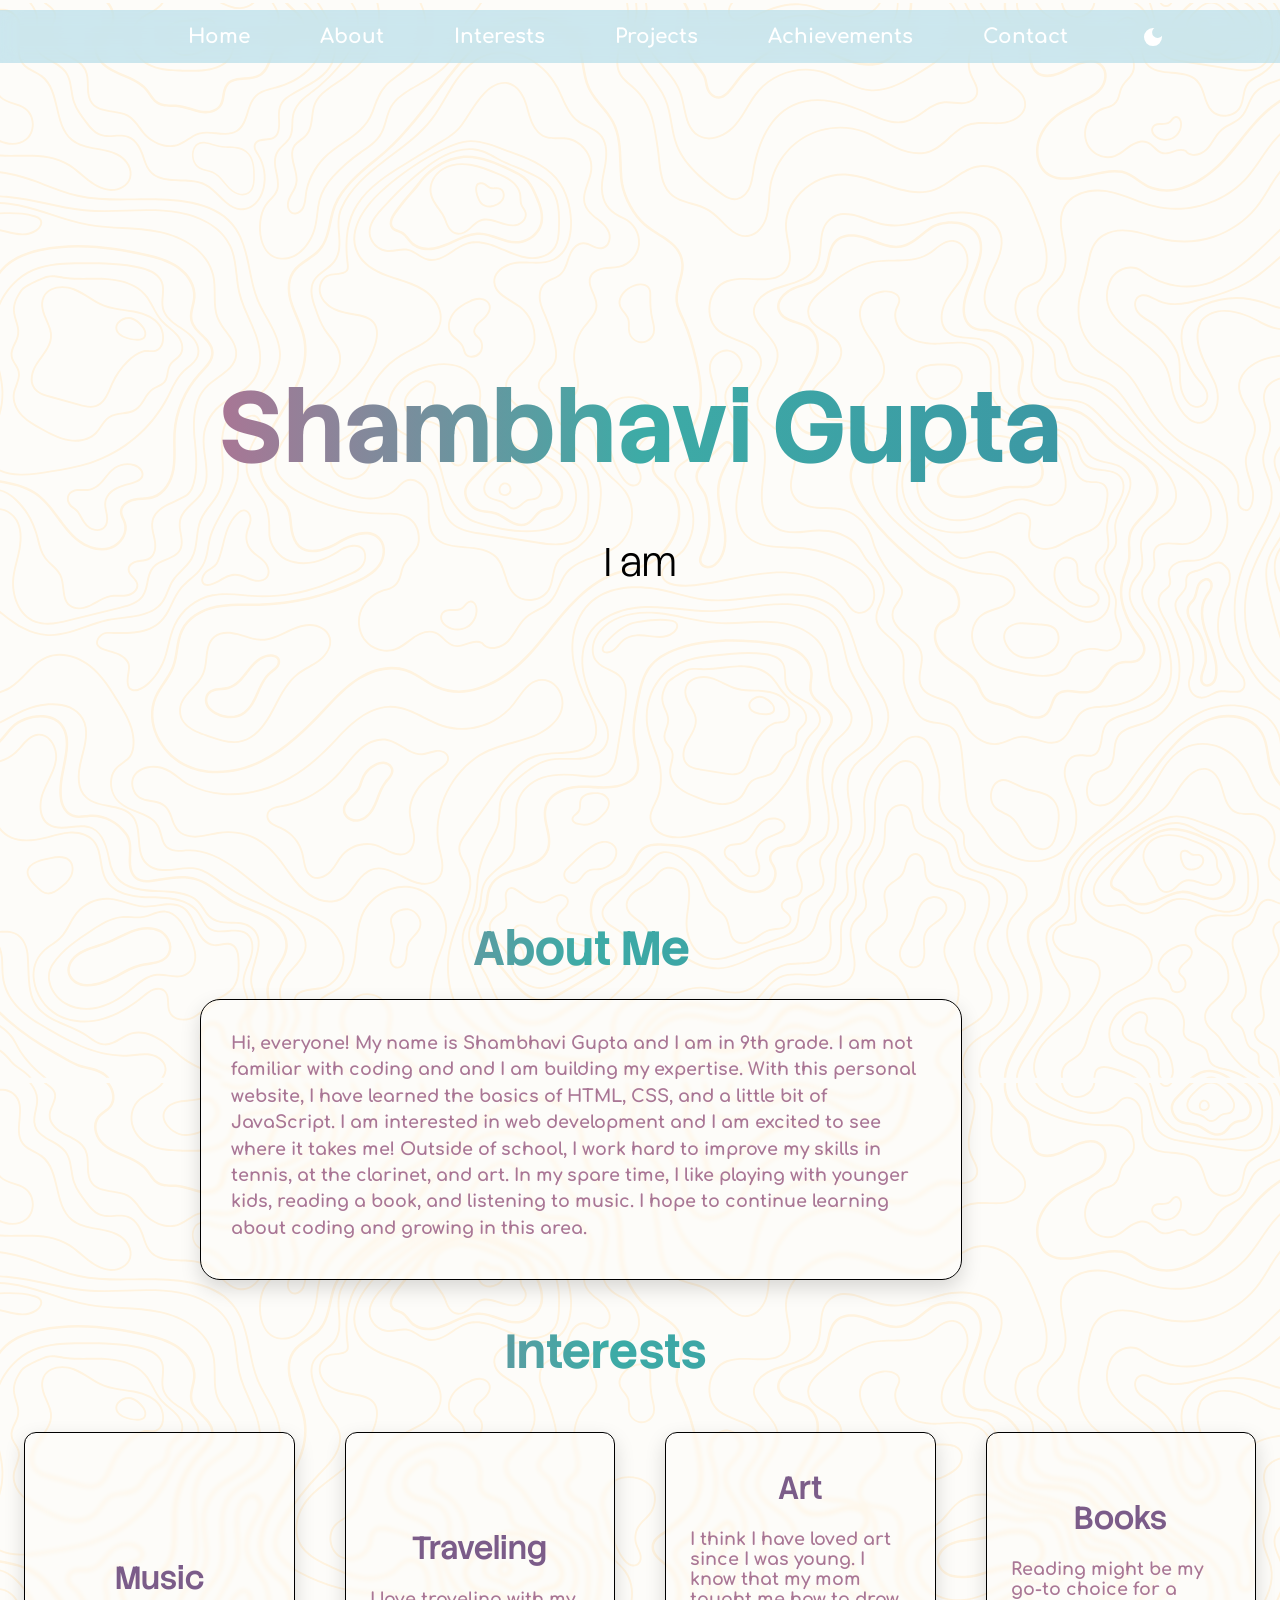
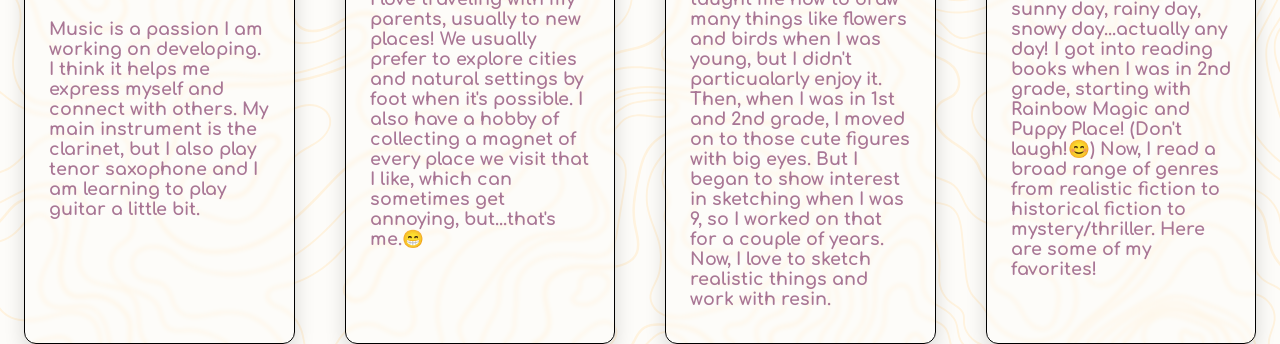
==== index.html @ 313eb424 "Add scroll to top buttons on all modals" ====
<!DOCTYPE html>
<html lang="en-US">
    <head>
        <!--linking CSS and JavaScript to the HTML file-->
        <link rel="stylesheet" href="style.css"/>
        <script src="script.js" defer></script>
        <!--HTML meta tags-->
         <meta charset="UTF-8" name="viewport" content="width=device-width, initial-scale=1.0">
        <!--typed.js script for auto typing text-->
        <script src="https://unpkg.com/typed.js@3.0.0/dist/typed.umd.js"></script>
        <!--two imported fonts from Google fonts-->
        <style>
            @import url('https://fonts.googleapis.com/css2?family=Patrick+Hand&family=Patrick+Hand+SC&display=swap');
            @import url('https://fonts.googleapis.com/css2?family=Stack+Sans+Headline:wght@200..700&display=swap');
            @import url('https://fonts.googleapis.com/css2?family=Open+Sans:ital,wght@0,300..800;1,300..800&family=Stack+Sans+Headline:wght@300&display=swap');
            @import url('https://fonts.googleapis.com/css2?family=Comfortaa:wght@300..700&family=Open+Sans:ital,wght@0,300..800;1,300..800&family=Stack+Sans+Headline:wght@300&display=swap');
        </style>
    </head>
    
    <body>
        <!--navbar list with links-->
        <nav class="navbar">
            <ul>
                <li><a href="#home">Home</a></li>
                <li><a href="#about">About</a></li>
                <li><a href="#interests">Interests</a></li>
                <li><a href="#projects">Projects</a></li>
                <li><a href="#achievements">Achievements</a></li>
                <li><a href="#contact">Contact</a></li>
                <li class="theme-item">
                    <!--creates moon icon to call for dark mode-->
                    <button id="theme-switch" aria-label="dark mode toggle">
                        <img src="images/moon.svg">
                        <img src="images/sun.svg">
                    </button>
                </li>
            </ul>
        </nav>

        <!--div for the landing/home page-->
        <div class="main">
            <!--container for the title and auto typing text-->
            <div id="home" class="container">
                <h1 class="title">Shambhavi Gupta</h1>
                <h1 class="type">I am <span class="auto-type"></span></h1>
            </div>
        </div>

        <!--about section header-->
        <h1 class="about-header">About Me</h1>
        <!--about section content-->
        <div id="about" class="about">
            <p> Hi, everyone! My name is Shambhavi Gupta and I am in 9th grade. I am not familiar with coding and and I am building my expertise. With this personal website, I have learned the basics of HTML, CSS, and a little bit of JavaScript. I am interested in web development and I am excited to see where it takes me! Outside of school, I work hard to improve my skills in tennis, at the clarinet, and art. In my spare time, I like playing with younger kids, reading a book, and listening to music. I hope to continue learning about coding and growing in this area.</p>
        </div>

        <div id="interests">
            <h1 class="interests-header">Interests</h1>

            <!--clickable music card that opens up music modal-->
            <div id="musicCard" class="glass-card">
                <h2>Music</h2>
                <p>Music is a passion I am working on developing. I think it helps me express myself and connect with others. My main instrument is the clarinet, but I also play tenor saxophone and I am learning to play guitar a little bit.</p>
            </div>

            <div id="modalMusic" class="modal-music">
                <div class="modal-content">
                    <span id="closeMusic" class="close">&times;</span>
                    <button onclick="topFunction1 ()" id="topBtn1">Scroll to top</button>
                    <h1>Music</h1>
                    <p>Music is one of my favorite getaways! I started playing the clarinet in 5th grade when I had the option to choose 
                        an instrument. Before this opportunity, I had no experience with music and I struggled to grasp the concept
                        of notes in music class! Soon enough, I was going to my first NYSSMA, where I recieved an outstanding on my solo!<br><br>
                        Going into 6th grade, I went strong into band with my clarinet, and also decided to join choir, which I loved immediately.
                        My choir sang in our area's Choir Festival, which was a truly amazing experience. In 7th grade, I also auditioned
                        for my school's select choir, which I was accepted into.<br><br>
                        For me, 8th grade was my most musicaly year. I picked up tenor saxophone because it was so similar to clarinet.
                        With it, I played in jazz band and was also accepted into my area's select jazz band, which was soooo fun and exciting!
                        With my clarinet, I was accepted into my area's select band, and I played outside of school in a great instrument organization.<br><br>
                        Even though I love instruments, I also like singing just for fun and listening to music. My favorite genre is pop music, as I listen to artists 
                        such as Taylor Swift, Olivia Rodrigo, Tate McRae, and Demi Lovato (ofc there are more!). Take a look below at some of my Spotify playlists!!!</p>
                    <div class="spotify">
                        <iframe data-testid="embed-iframe" src="https://open.spotify.com/embed/playlist/5yfyXp86CzsWFBLhazsYyz?utm_source=generator&si=5bdb3f032518448d" frameBorder="0" allowfullscreen="" allow="autoplay; clipboard-write; encrypted-media; fullscreen; picture-in-picture" loading="lazy"></iframe>
                        <iframe data-testid="embed-iframe" src="https://open.spotify.com/embed/playlist/2XRkcRXCmcxph8xBhBeBCE?utm_source=generator&si=125e341a1fe74c2b" frameBorder="0" allowfullscreen="" allow="autoplay; clipboard-write; encrypted-media; fullscreen; picture-in-picture" loading="lazy"></iframe>
                        <iframe data-testid="embed-iframe" style="border-radius:12px" src="https://open.spotify.com/embed/playlist/1fnbCpymXUmzuJQ0CtxvdR?utm_source=generator&si=4be87766e2ce4260" width="100%" height="352" frameBorder="0" allowfullscreen="" allow="autoplay; clipboard-write; encrypted-media; fullscreen; picture-in-picture" loading="lazy"></iframe>
                    </div>
                </div>
            </div>
                    
            <!--clickable traveling card that opens up traveling modal-->
                <div id="travelingCard" class="glass-card">
                    <h2>Traveling</h2>
                    <p>I love traveling with my parents, usually to new places! We usually prefer to explore cities and natural
                        settings by foot when it's possible. I also have a hobby of collecting a magnet of every place we visit that 
                        I like, which can sometimes get annoying, but...that's me.😁 
                    </p>
                </div>

                <div id="modalTraveling" class="modal-traveling">
                    <div class="modal-content">
                        <span id="closeTraveling"class="close">&times;</span>
                        <button onclick="topFunction2 ()" id="topBtn2">Scroll to top</button>
                        <h1>Traveling</h1>
                        <p class="intro">I absolutely love going places and exploring new cultures and sights! 
                            I always travel with my family and if we are bored on the weekends, we just go
                            on day trips. Sometimes, though, we like going on big trips. Honestly, when we 
                            come back home, it feels like we never went and that we have to search for another
                            plac to go to! Below you will find reviewes of some places I've been to!</p>
                        <h3 class="hawaii">Hawaii, United States</h3>
                        <img class="hawaii" src="https://lh3.googleusercontent.com/gm8uru_fSFU4S07IIk_CqNeEM7cfHZVUyRne1jikuxcQRCDTsizQG4cnnXSQZbXvvu9tAUQ3X0yNNXBNdgXcLT5XtWtfXbfDh97EqpyIdRekVaZ36CU=w1920-h1080-n" alt="Picture of O'ahu and the mountains and water">
                        <p class="hawaii">Hawaii is definitely my favorite place I've visited so far; I went 
                            to O'ahu and the Big Island! There is so much to do, with activities for every type of person like:
                            hikes, beaches, farms (macadamia nuts, pineapple, coffee, etc) farmer's markets, gift shops, restaurants...
                            and even more! The view on both islands was breathtaking with the mountains, volcano (on the Big Island!), 
                            stargazing, and the natural scenery during drives! If you are looking for an adventurous trip or a 
                            relaxing vacation, I would totally recommend Hawaii!</p>
                        <h3 class="paris">Paris, France</h3>
                        <img class="paris" src="https://i0.wp.com/handluggageonly.co.uk/wp-content/uploads/2023/10/Best-Things-To-Do-In-Paris-France-23.jpg?resize=1000%2C1500&ssl=1" alt="Picture of Eiffel Tower">
                        <p class="paris">I feel like I can go to Paris a million times! It is sooo full of rich culture...and even more
                            amazing food! There are many shops, bakeries, architecture, etc. But wait! If you are an 
                            art lover like me - or even if you aren't - there is so much art to appreciate! Be sure to check out the 
                            Louvre museum if you are not short on time. A city like Paris is truly special!</p>
                        <h3 class="disney">Disney World, United States</h3>
                        <img class="disney" src="https://dynamic-media-cdn.tripadvisor.com/media/photo-o/18/dc/6d/64/cinderella-s-castle-at.jpg?w=1200&h=-1&s=1" alt="picture of Animal Kingdom in Disney World">
                        <p class="disney">Disney is the ultimate place for fun and to feel like a kid! There are so many 
                            rides for everyone, and I know that because I do NOT like rollercoasters! The Magic Kingdom is a 
                            magical time with princess visits and classic character rides. The Animal Kindgom boasts many 
                            different animals with real-live animal shows! Get ready to spend an awesome vacation!</p>
                        <h3 class="watkins">Watkins Glen State Park, NY, United States</h3>
                        <img class="watkins" src="https://encrypted-tbn0.gstatic.com/images?q=tbn:ANd9GcTiv6XRTAYARl7ztj13MXwunbKPJhUGBbVn_tPtaSTzZw&s=10" alt="picture of Watkins Glen-a waterfall">
                        <p class="watkins">Watkins Glen! Trips always don't have to be extremely famous cities...I like
                            nature, too! Watkins Glen State Park is a beautifuly hiking gorge with many waterfalls along
                            the way, including a Rainbow falls where you can actually get wet by the spray of water! The
                            hike is easy on a sort-of smooth rock trail where millions of people walk every year. You can 
                            choose to do multiple trails, the whole trail, or walk a little bit and just come back. Either
                            way, there is natural beauty in this place!
                        <h3 class="venice">Venice, Italy</h3>
                        <img class="venice" src="https://cdn.sanity.io/images/nxpteyfv/goguides/0b61501b578f06a2067e15dbf9b5e2a010712803-1600x1066.jpg" alt="picture of a canal in Venice">
                        <p class="venice">I am honestly still mesmerized by Venice. It is so cool to think that it is a city of canals,
                            with no other means of transportation (besides walking ofc)! When I stepped on the cobblestone streets,
                            I was literally wowed. There were so many cute shops on either sides wherever I walked, and the small bridge
                            above canals were great spots to take pictures. The plaza with the basilica (St. Mark's Square) was also 
                            breathtaking in the sunset, especially with bustling tourists and people waiting for gondola rides. We did a
                            gondola ride right at noon, so that the water sparkled...and it was a little hot, but that's okay! Venice is a
                            must-visit city for anyone!
                        </p>
                    </div>
                </div>

            <!--clickable art card that opens up art modal-->
                <div id="artCard" class="glass-card">
                    <h2>Art</h2>
                    <p>I think I have loved art since I was young. I know that my mom taught me how to draw many things
                        like flowers and birds when I was young, but I didn't particualarly enjoy it. Then, when I was in 1st
                        and 2nd grade, I moved on to those cute figures with big eyes. But I began to show interest in sketching
                        when I was 9, so I worked on that for a couple of years. Now, I love to sketch realistic things and work
                        with resin. 
                    </p>
                </div>

                <div id="modalArt" class="modal-art">
                    <div class="modal-content">
                        <span id="closeArt"class="close">&times;</span>
                        <button onclick="topFunction3 ()" id="topBtn3">Scroll to top</button>
                        <h1>Art</h1>
                        <p>Music is one of my favorite getaways! I started playing the clarinet in 5th grade when I had the option to choose 
                            an instrument. Before this opportunity, I had no experience with music and I struggled to grasp the concept
                            of notes in music class! Soon enough, I was going to my first NYSSMA, where I recieved an outstanding on my solo!<br><br>
                            Going into 6th grade, I went strong into band with my clarinet, and also decided to join choir, which I loved immediately.
                            My choir sang in our area's Choir Festival, which was a truly amazing experience. In 7th grade, I also auditioned
                            for my school's select choir, which I was accepted into.<br><br>
                            For me, 8th grade was my most musicaly year. I picked up tenor saxophone because it was so similar to clarinet.
                            With it, I played in jazz band and was also accepted into my area's select jazz band, which was soooo fun and exciting!
                            With my clarinet, I was accepted into my area's select band, and I played outside of school in a great instrument organization.<br><br>
                            Even though I love instruments, I also like singing just for fun and listening to music. My favorite genre is pop music, as I listen to artists 
                            such as Taylor Swift, Olivia Rodrigo, Tate McRae, and Demi Lovato (ofc there are more!). Take a look below at some of my Spotify playlists!!!</p>
                    </div>
                </div>

            <!--clickable book card that opens up book modal-->
                <div id="bookCard" class="glass-card">
                    <h2>Books</h2>
                    <p>Reading might be my go-to choice for a sunny day, rainy day, snowy day...actually any day! I got into reading books when I was in 2nd grade, starting with Rainbow Magic and Puppy Place! (Don't laugh!😊) Now, I read a broad range of genres from realistic fiction to historical fiction to mystery/thriller. Here are some of my favorites!</p>
                </div>

                <div id="modalBook" class="modal-book">
                    <div class="modal-content">
                        <span id="closeBook"class="close">&times;</span>
                        <button onclick="topFunction4 ()" id="topBtn4">Scroll to top</button>
                        <h1>Books</h1>
                        <p>Music is one of my favorite getaways! I started playing the clarinet in 5th grade when I had the option to choose 
                            an instrument. Before this opportunity, I had no experience with music and I struggled to grasp the concept
                            of notes in music class! Soon enough, I was going to my first NYSSMA, where I recieved an outstanding on my solo!<br><br>
                            Going into 6th grade, I went strong into band with my clarinet, and also decided to join choir, which I loved immediately.
                            My choir sang in our area's Choir Festival, which was a truly amazing experience. In 7th grade, I also auditioned
                            for my school's select choir, which I was accepted into.<br><br>
                            For me, 8th grade was my most musicaly year. I picked up tenor saxophone because it was so similar to clarinet.
                            With it, I played in jazz band and was also accepted into my area's select jazz band, which was soooo fun and exciting!
                            With my clarinet, I was accepted into my area's select band, and I played outside of school in a great instrument organization.<br><br>
                            Even though I love instruments, I also like singing just for fun and listening to music. My favorite genre is pop music, as I listen to artists 
                            such as Taylor Swift, Olivia Rodrigo, Tate McRae, and Demi Lovato (ofc there are more!). Take a look below at some of my Spotify playlists!!!</p>
                    </div>
                </div>

        </div>



                        
    
                        
                        
                    
                    <!--
                    <div class="scroll-top">

                    </div>
                    
                </div>
            </div>
        </div>

        <h1 id="achievements">Achievements</h1>

        <h1 id="contact">Contact</h1>

        <!--
        <footer class="footer">Created by Shambhavi Gupta</footer>
    </body>
</html>
---- style.css ----
:root { /*whole CSS color palette*/
    --bg-body: rgb(253, 252, 249); /*body bg*/
    --scrollbar: rgb(218, 218, 218); /*scrollbar track*/
    --scrollbar-base-1: rgb(169, 118, 149); /*scrollbar base color 1*/
    --scrollbar-base-2: rgb(123, 92, 137); /*scrollbar base color 2*/
    --scrollbar-base-3: rgb(60, 152, 164); /*scrollbar base color 3*/
    --scrollbar-base-4: rgb(61, 171, 166); /*scrollbar base color 4*/
    --scrollbar-hover-1: rgb(225, 158, 198); /*scrollbar hover color 1*/
    --scrollbar-hover-2: rgb(193, 146, 215); /*scrollbar hover color 2*/
    --scrollbar-hover-3: rgb(77, 196, 211); /*scrollbar hover color 3*/
    --scrollbar-hover-4: rgb(78, 219, 212); /*scrollbar hover color 4*/
    --bg-navbar: rgb(131, 200, 222); /*navbar*/
    --navbar-text: white; /*navbar text headings/links*/
    --navbar-text-hover: rgb(70, 139, 158); /*navbar text color on hover*/
    --auto-typing-text: rgb(121, 173, 180); /*auto typing text base*/
    --title: rgb(169, 118, 149), rgb(123, 92, 137), rgb(60, 152, 164), rgb(61, 171, 166), rgb(169, 118, 149); /*title gradient*/
    --card-bg: white 0.4; /*about card bg*/
    --border-box: black; /*card borders*/
}

.darkmode { /*color palette for dark mode*/
    background-image: url(images/darkmodebg.svg);
    --bg-body: black; /*body bg*/
    --scrollbar: rgb(218, 218, 218); /*scrollbar track*/
    --scrollbar-base-1: rgb(169, 118, 149); /*scrollbar base color 1*/
    --scrollbar-base-2: rgb(123, 92, 137); /*scrollbar base color 2*/
    --scrollbar-base-3: rgb(60, 152, 164); /*scrollbar base color 3*/
    --scrollbar-base-4: rgb(61, 171, 166); /*scrollbar base color 4*/
    --scrollbar-hover-1: rgb(225, 158, 198); /*scrollbar hover color 1*/
    --scrollbar-hover-2: rgb(193, 146, 215); /*scrollbar hover color 2*/
    --scrollbar-hover-3: rgb(77, 196, 211); /*scrollbar hover color 3*/
    --scrollbar-hover-4: rgb(78, 219, 212); /*scrollbar hover color 4*/
    --bg-navbar: rgb(131, 200, 222); /*navbar*/
    --navbar-text: white; /*navbar text*/
    --navbar-text-hover: rgb(70, 139, 158); /*navbar text color on hover*/
    --auto-typing-text: rgb(121, 173, 180); /*auto typing text base*/
    --auto-typing-shadow: rgb(192, 247, 253); /*auto typing text shadow*/
    --title: rgb(169, 118, 149), rgb(123, 92, 137), rgb(60, 152, 164), rgb(61, 171, 166), rgb(169, 118, 149); /*title gradient*/
    --card-bg: white 0.4; /*about card bg*/
    --border-box: white; /*card borders*/
}

.darkmode .type { /*"I am" text color in dark mode*/
    color: white;
}

html {
    scroll-behavior: smooth; /*allows the anchor links to scroll smoothly to sections*/
    scroll-padding-top: 50px; /*leaves 90px of space above the anchor*/
}

#home,
section[id] {
    scroll-margin-top: 90px; /*leaves 90px of space above all anchors*/
}

/*sets the background color and topographic img*/
body{
    margin: 0;
    padding: 0;
    min-height: 100vh;
    background-color: var(--bg-body);
    background-image: url('images/bg.svg');
    background-repeat: repeat;
    background-size: auto;
    background-position: top left;
}

::-webkit-scrollbar {
    width: 16px;
}

::-webkit-scrollbar-track {
    background: var(--scrollbar);
}

::-webkit-scrollbar-thumb {
    background: linear-gradient(to bottom, var(--scrollbar-base-1), var(--scrollbar-base-2), var(--scrollbar-base-3), var(--scrollbar-base-4));
}

::-webkit-scrollbar-thumb:hover {
    background: linear-gradient(to bottom, var(--scrollbar-hover-1), var(--scrollbar-hover-2), var(--scrollbar-hover-3), var(--scrollbar-hover-4));
    opacity: 0.1;
    cursor: pointer;
}

/*styles the navbar*/
.navbar {
    position: sticky; /*keeps the navbar throughout the entire page*/
    top: 10px; /*little space from very top*/
    z-index: 1000; /*keeps navbar above everything else*/
    backdrop-filter: blur(10px); /*blurs everything below the navbar*/
    -webkit-backdrop-filter: blur(10px); /*for Safari support*/
}

.navbar ul{
    list-style-type: none;
    background-color: rgba(131, 200, 222, 0.4);
    opacity: 1;
    padding: 0;
    margin: 10px auto 0;
    display: flex;
    justify-content: center;
    flex-wrap: wrap;
    backdrop-filter: blur(10px); /*blurs everything below the navbar*/
    -webkit-backdrop-filter: blur(10px); /*for Safari support*/
}

.navbar a{
    color: var(--navbar-text);
    text-decoration: none;
    padding-top: 15px;
    padding-bottom: 15px;
    padding-left: 35px;
    padding-right: 35px;
    display: block;
    text-align: center;
    font-family: "Comfortaa", sans-serif;
    font-size: 20px;
    font-weight: bold;
    cursor: pointer;
}

.navbar li:not(.theme-item):hover /*does not change the color of the moon icon*/,
.navbar a:hover{
    color: var(--navbar-text-hover);
}

.navbar li{
    flex: 0 1 auto;
}

.main {
    min-height: calc(100vh - 66px);
    display: flex;
    flex-direction: column;
}

.navbar li.theme-item {
    margin-left: 25px;
    display: flex;
    align-items: center;
}

#theme-switch { /*moon and sun icons*/
    height: 50px;
    width: 50px;
    padding: 0;
    background-color: transparent;
    display: flex;
    justify-content: center;
    align-items: center;
    position: fixed;
    border: none;
    outline: none;
    box-shadow: none;
}

/*turns the sun and moon icons white*/
#theme-switch img {
    filter: brightness(0) invert(1);
}

#theme-switch:hover {
    transform: scale(1.4);
    cursor: pointer;
}

#theme-switch img:last-child { /*sun icon will not be visible in default*/
    display: none;
}

.darkmode #theme-switch img:first-child { /*moon icon will not be visible in dark mode*/
    display: none;
}

.darkmode #theme-switch img:last-child { /*sun icon will be visible in dark mode*/
    display: block;
}

.title {
    font-size: 6.25rem;
    font-family: "Stack Sans Headline", sans-serif;
    font-weight: 1000;
    background: linear-gradient(-90deg, var(--title));
    background-clip: text;
    color: transparent;
    background-size: 200% auto;
    animation: gradientAnimation 4s linear infinite;
}

@keyframes gradientAnimation {
    0% {
        background-position: 200% 50%;
    }
    100% {
        background-position: 0% 50%;
    }
}

.container {
    width: 100%;
    flex: 1;
    display: flex;
    flex-direction: column;
    justify-content: center;
    align-items: center;
}


span {
    color: var(--auto-typing-text);
    font-weight: 300;
}

/*auto typing text*/
.type {
    font-size: 40px;
    font-family: "Stack Sans Headline";
    font-weight: 100;
    position: relative;
    top: -50px;
}

/*the about glass card*/
.about {
    width: 700px;
    margin-top: 20px;
    margin-right: auto; 
    margin-bottom: 20px; 
    margin-left: 200px;
    background-color: var(--card-bg);
    border: 1px solid var(--border-box);
    border-radius: 20px;
    padding-right: 30px;
    padding-left: 30px;
    padding-top: 20px;
    padding-bottom: 20px;
    line-height: 2.5;
    display: flex;
    flex-direction: column;
    justify-content: center;
    align-items: center;
    backdrop-filter: blur(2px); /*blurs everything below the about section*/
    opacity: 1;
    transition: transform 0.3s ease-in-out;
    box-shadow: 0 8px 20px rgba(0, 0, 0, 0.15);
}

/*the paragraph introducing me*/
.about p {
    font-family: "Comfortaa", sans-serif;
    font-size: 1.1rem;
    font-weight: bold;
    line-height: 1.5;
    margin-top: 10px;
    color: var(--scrollbar-base-1);
}

.about:hover {
    transform: scale(1.05);
   
}

/*about section heading*/
.about-header{
    width: 762px;
    margin: 20px auto 0 200px;
    font-size: 3rem;
    font-family: "Stack Sans Headline", sans-serif;
    font-weight: 1000;
    background: linear-gradient(-90deg, var(--title));
    background-clip: text;
    color: transparent;
    background-size: 200% auto;
    text-align: center;
}

/*interests section heading*/
.interests-header {
    width: 762px;
    margin: 20px auto 0 200px;
    font-size: 3rem;
    font-family: "Stack Sans Headline", sans-serif;
    font-weight: 1000;
    background: linear-gradient(-90deg, var(--title));
    background-clip: text;
    color: transparent;
    background-size: 200% auto;
    text-align: center;
}

#interests {
    display: grid;
    grid-template-columns: repeat(auto-fit, minmax(220px, 1fr));
    gap: 50px;
    padding: 0 24px;
}

/*UNDERSTNADDDDDDD*/
@media (min-width: 1100px) {
    #interests {
        grid-template-columns: repeat(4, minmax(0, 1fr));
    }
}

#interests .interests-header {
    grid-column: 1 / -1;
}

.glass-card {
    align-items: center;
    width: 100%;
    min-height: 320px;
    box-sizing: border-box;
    margin: 0;
    background-color: var(--card-bg);
    border: 1px solid var(--border-box);
    border-radius: 12px;
    padding: 24px;
    display: flex;
    flex-direction: column;
    justify-content: center;
    align-items: center;
    backdrop-filter: blur(2px); /*blurs everything below the about section*/
    opacity: 1;
    box-shadow: 0 8px 20px rgba(0, 0, 0, 0.15);
}

.glass-card h2 {
    font-family: "Stack Sans Headline", sans-serif;
    font-size: 2rem;
    font-weight: 500;
    margin-top: 10px;
    margin-bottom: 10px;
    color: var(--scrollbar-base-2);
}

.glass-card p{
    font-family: "Comfortaa", sans-serif;
    font-size: 1.1rem;
    font-weight: bold;
    margin-top: 10px;
    margin-bottom: 10px;
    color: var(--scrollbar-base-1);
}

/*when the user hovers over the text to get the modal*/
.glass-card p:hover {
    color: var(--navbar-text-hover);
    cursor: pointer;
}

.modal-music,
.modal-traveling,
.modal-art,
.modal-book {
    display: none;
    position: fixed;
    inset: 0;
    z-index: 1001;
    padding-top: 5rem;
    background-color: rgba(0, 0, 0, 0.55);
}

/*the modal content*/
.modal-content {
    background-color: var(--bg-body);
    margin: 5% auto;
    padding: 2rem;
    width: 100%;
    max-width: 1200px;
    max-height: 60vh;
    border: 1px solid var(--border-box);
    border-radius: 12px;
    position: relative;
    top: -50px;
    overflow-y: auto;
}

.modal-content h1 {
    font-family: "Stack Sans Headline", sans-serif;
    font-size: 3rem;
    font-weight: 500;
    margin-top: 10px;
    margin-bottom: 10px;
    display: flex;
    flex-direction: column;
    text-align: center;
    color: var(--scrollbar-base-2);
    padding-top: 50px;
}

.modal-content p {
    color: var(--scrollbar-base-1);
    font-family: "Comfortaa", sans-serif;
    font-size: 1.1rem;
    font-weight: bold;
    line-height: 2.5;
    padding: 2px 100px 50px 50px;
}

/*close button on modal*/
.close {
    float: right;
    color: var(--navbar-text-hover);
    font-size: 2rem;
    font-weight: bold;
    cursor: pointer;
    transition: transform 0.5s ease-in-out;
}

/*on hover, close buttons expand*/
.close:hover {
    cursor: pointer;
    transform: scale(1.5);
    font-weight: bold;
}

.modal-content::-webkit-scrollbar {
    width: 8px;
}

.modal-content::-webkit-scrollbar-track {
    background: var(--scrollbar);
}

.modal-content::-webkit-scrollbar-thumb {
    background: linear-gradient(to bottom, var(--scrollbar-base-1), var(--scrollbar-base-2), var(--scrollbar-base-3), var(--scrollbar-base-4));
}

.modal-content::-webkit-scrollbar-thumb:hover {
    background: linear-gradient(to bottom, var(--scrollbar-hover-1), var(--scrollbar-hover-2), var(--scrollbar-hover-3), var(--scrollbar-hover-4));
    opacity: 0.1;
    cursor: pointer;
}

#topBtn1,
#topBtn2,
#topBtn3,
#topBtn4 {
  display: none; /* Hidden by default */
  position: fixed; /* Fixed/sticky position */
  bottom: 20px; /* Place the button at the bottom of the page */
  right: 30px; /* Place the button 30px from the right */
  z-index: 99; /* Make sure it does not overlap */
  border: none; /* Remove borders */
  outline: none; /* Remove outline */
  background-color: rgba(91, 199, 214, 0.5);; /* Set a background color */
  color: white; /* Text color */
  font-weight: bold;
  padding: 15px; /* Some padding */
  border-radius: 10px; /* Rounded corners */
  font-size: 18px; /* Increase font size */
  font-family: "Comfortaa", sans-serif;
  backdrop-filter: blur(4px);
}

#topBtn1:hover {
  background-color: #555; /* Add a dark-grey background on hover */
  cursor: pointer; /* Add a mouse pointer on hover */
}

#topBtn2:hover {
  background-color: #555; /* Add a dark-grey background on hover */
  cursor: pointer; /* Add a mouse pointer on hover */
}

#topBtn3:hover {
  background-color: #555; /* Add a dark-grey background on hover */
  cursor: pointer; /* Add a mouse pointer on hover */
}

#topBtn4:hover {
  background-color: #555; /* Add a dark-grey background on hover */
  cursor: pointer; /* Add a mouse pointer on hover */
}

.spotify {
    width: 80%;
    margin: 0 auto;
    display: flex;
    align-items: center;
    justify-content: center;
    flex-direction: column;
}

.spotify iframe {
    width: 70%;
    height: 352px;
    margin-top: 100px;
    position: relative;
    top: -100px;
}

/*Traveling modal*/
p.hawaii {
    margin-left: 60px;
}
p.paris {
    margin-left: 60px;
}
p.disney {
    margin-left: 60px;
}
p.watkins {
    margin-left: 60px;
}
p.venice {
    margin-left: 60px;
}
h3.hawaii {
    margin-left: 120px;
    width: 762px;
    font-size: 1.1rem;
    font-family: "Stack Sans Headline", sans-serif;
    font-weight: 1000;
    background: linear-gradient(-90deg, var(--scrollbar-base-3), var(--scrollbar-base-4));
    background-clip: text;
    color: transparent;
    background-size: 200% auto;
}
h3.paris {
    margin-left: 120px;
    margin-top: 30px;
    width: 762px;
    font-size: 1.1rem;
    font-family: "Stack Sans Headline", sans-serif;
    font-weight: 1000;
    background: linear-gradient(-90deg, var(--scrollbar-base-3), var(--scrollbar-base-4));
    background-clip: text;
    color: transparent;
    background-size: 200% auto;
}
h3.disney {
    margin-left: 120px;
    margin-top: 30px;
    width: 762px;
    font-size: 1.1rem;
    font-family: "Stack Sans Headline", sans-serif;
    font-weight: 1000;
    background: linear-gradient(-90deg, var(--scrollbar-base-3), var(--scrollbar-base-4));
    background-clip: text;
    color: transparent;
    background-size: 200% auto;
}
h3.watkins {
    margin-left: 120px;
    margin-top: 30px;
    width: 762px;
    font-size: 1.1rem;
    font-family: "Stack Sans Headline", sans-serif;
    font-weight: 1000;
    background: linear-gradient(-90deg, var(--scrollbar-base-3), var(--scrollbar-base-4));
    background-clip: text;
    color: transparent;
    background-size: 200% auto;
}
h3.venice {
    margin-left: 120px;
    margin-top: 30px;
    width: 762px;
    font-size: 1.1rem;
    font-family: "Stack Sans Headline", sans-serif;
    font-weight: 1000;
    background: linear-gradient(-90deg, var(--scrollbar-base-3), var(--scrollbar-base-4));
    background-clip: text;
    color: transparent;
    background-size: 200% auto;
}
img.hawaii {
    width: 25%;   
    float: left;
    margin-left: 100px;
    margin-right: 40px;
    border-radius: 25px;
}
img.paris {
    width: 13%;
    float: left;
    margin-left: 100px;
    margin-right: 40px;
    border-radius: 25px;
}
img.disney {
    width: 25%;   
    float: left;
    margin-left: 100px;
    margin-right: 40px;
    border-radius: 25px;
}
img.watkins {
    width: 15%;
    float: left;
    margin-left: 100px;
    margin-right: 40px;
    border-radius: 25px;
}
img.venice {
    width: 25%;
    float: left;
    margin-left: 100px;
    margin-right: 40px;
    border-radius: 25px;
}

/*
h1.website {
    color: rgb(81, 97, 99);

    text-align: center;

    text-decoration: underline;
    text-decoration-style:wavy;
    text-decoration-thickness: 1.75px;
    text-decoration-color: rgb(152, 198, 204);

    text-shadow: 2px 2px 2px rgb(173, 231, 238);

    opacity: 0.6;
    margin-top: 90px;
    margin-bottom: 20px;
    margin-right: 300px;
    margin-left: 800px;

    font-family: "Patrick Hand SC", cursive;
    text-transform: uppercase;

    letter-spacing: 4px;
    word-spacing: 3px;

    font-size: 40px;
}

p.intro{
    color: rgb(49, 115, 124);
    opacity: 0.8;

    margin-bottom:600px;
    margin-right: 300px;
    margin-left: 900px;

    font-family: "Patrick Hand", cursive;
    line-height: 2;

    font-size: 21px;
}

.footer {
    text-align: center;
    margin-left: 500px;
    margin-right: 500px;

    font-family: "Patrick Hand SC", cursive;
    text-transform: uppercase;
    font-size: 20px;
    font-weight: bold;

    color: rgb(81, 97, 99);
    opacity: 0.8;

    position: relative;
    bottom: -150px;
}
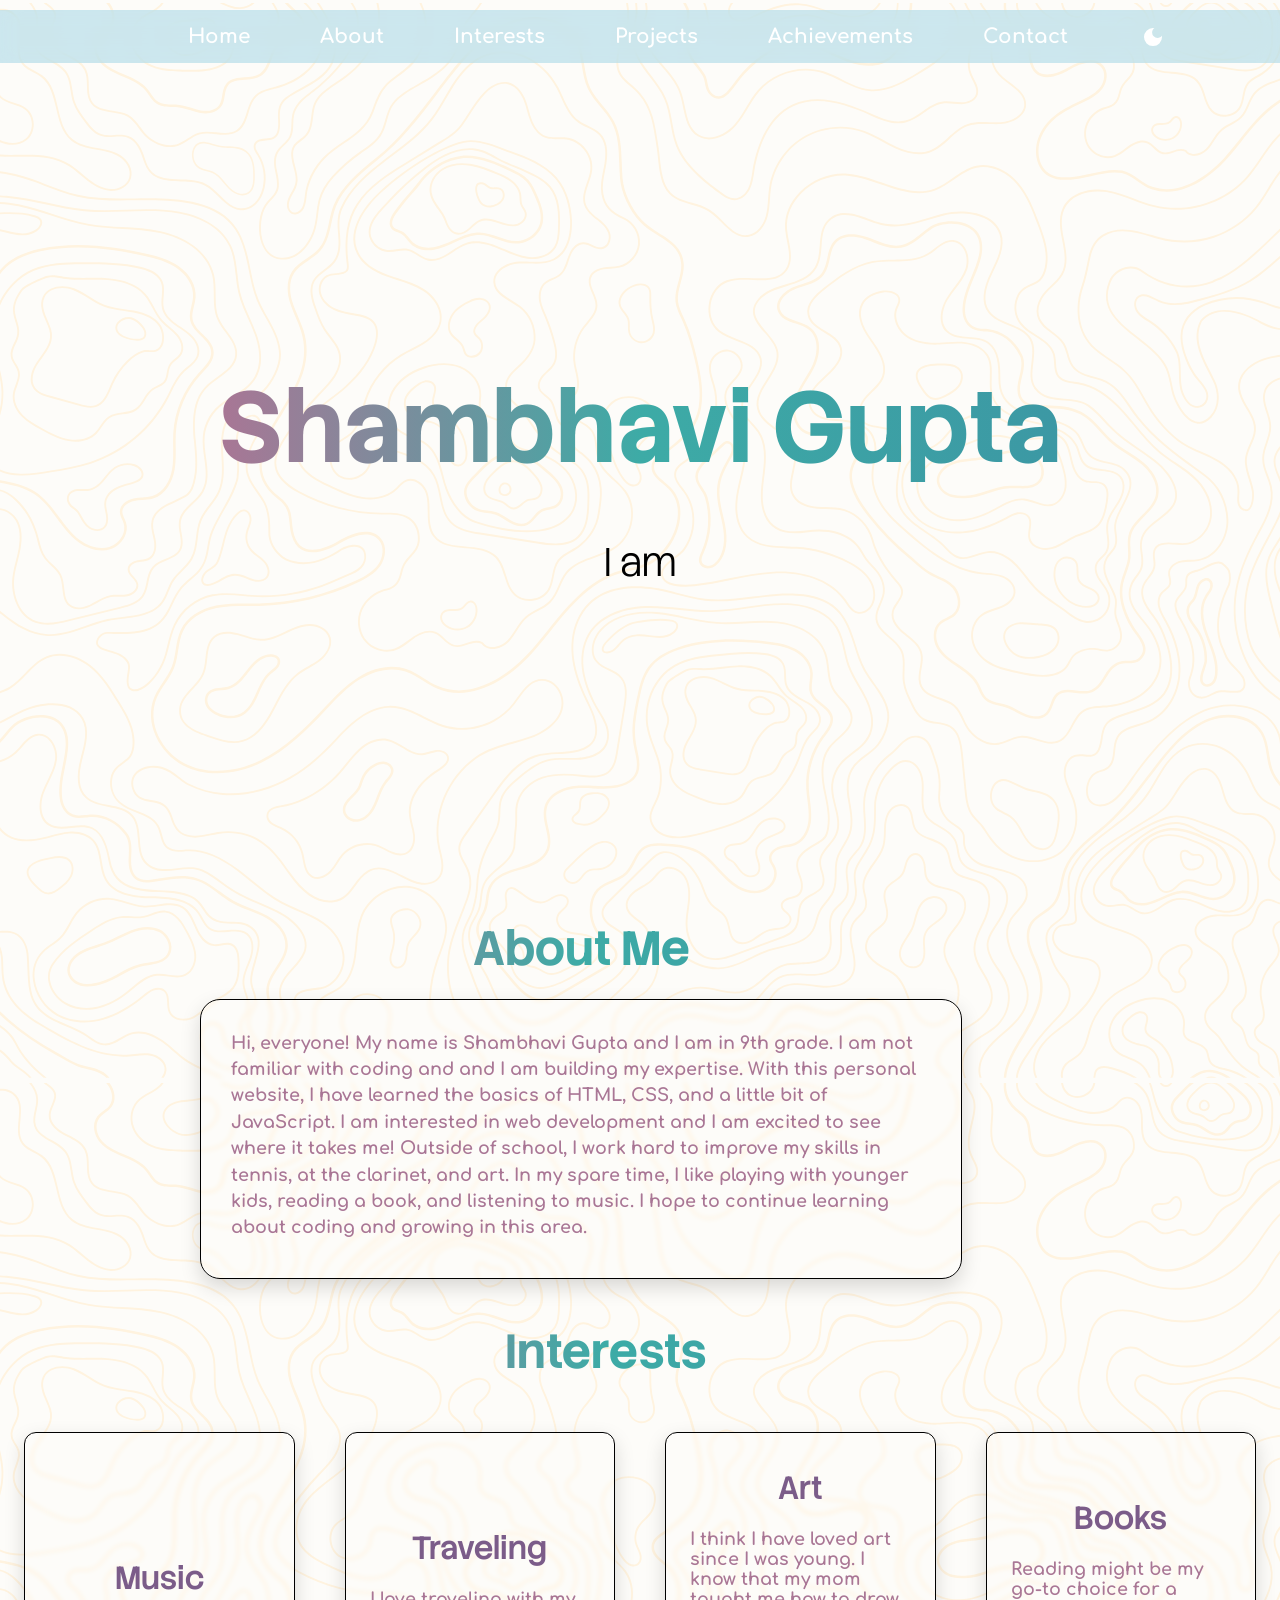
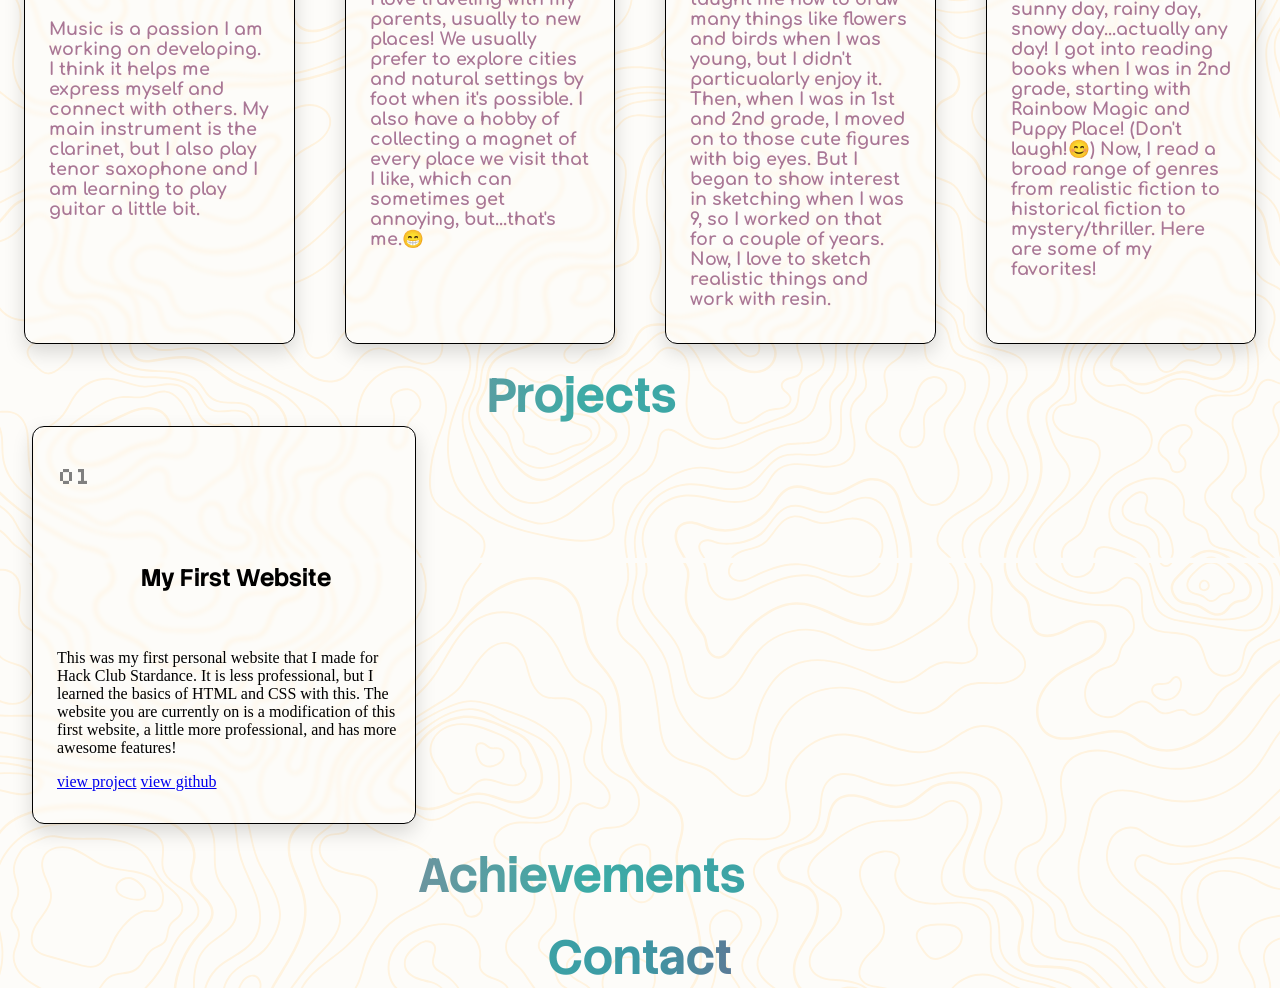
==== commit 9dc61c81: "Completed the art modal with a gallery and hover overlay." ====
--- a/index.html
+++ b/index.html
@@ -14,6 +14,7 @@
             @import url('https://fonts.googleapis.com/css2?family=Stack+Sans+Headline:wght@200..700&display=swap');
             @import url('https://fonts.googleapis.com/css2?family=Open+Sans:ital,wght@0,300..800;1,300..800&family=Stack+Sans+Headline:wght@300&display=swap');
             @import url('https://fonts.googleapis.com/css2?family=Comfortaa:wght@300..700&family=Open+Sans:ital,wght@0,300..800;1,300..800&family=Stack+Sans+Headline:wght@300&display=swap');
+            @import url('https://fonts.googleapis.com/css2?family=Comfortaa:wght@300..700&family=Open+Sans:ital,wght@0,300..800;1,300..800&family=Silkscreen:wght@400;700&family=Stack+Sans+Headline:wght@300&display=swap');   
         </style>
     </head>
     
@@ -142,6 +143,33 @@
                             breathtaking in the sunset, especially with bustling tourists and people waiting for gondola rides. We did a
                             gondola ride right at noon, so that the water sparkled...and it was a little hot, but that's okay! Venice is a
                             must-visit city for anyone!
+                        <h3 class="banff">Banff National Park, Canada</h3>
+                        <img class="banff" src="https://www.travelblissnow.com/wp-content/uploads/2024/02/Moraine-Lake-cover.jpg" alt="picture of Moraine lake in Canada">
+                        <p class="banff">Wow, Banff was just awesome. We went to both lakes - Lake Louise and Moraine Lake. I felt that there 
+                            were a lot more people in Lake Louise, but the view was grand. As soon as we walked there, mountains were ahead 
+                            of us, tall and thin trees on both sides, with a very pretty green lake in front of us. There was also a trail 
+                            around the lake with small spots in between the trail where you could sit down by the water. I thought that was 
+                            really peaceful. To get to Moraine Lake, we had to take another shuttle. I thought this lake was wayyyy more 
+                            quiet and we climbed up some steps to get to a peak of rocks which overlooked the lake. The view was amazing! 
+                            I totally recommend coming to Banff National Park if you like lakes, hiking, or just want to view the natural 
+                            world.
+                        </p>
+                        <h3 class="barcelona">Barcelona, Spain</h3>
+                        <img class="barcelona" src="https://cdn.britannica.com/15/194815-050-08B5E7D1/Nativity-facade-Sagrada-Familia-cathedral-Barcelona-Spain.jpg" alt="picture of Sagrada Familia">
+                        <p class="barcelona">Okay, so I really enjoyed going to Barcelona, Spain. I genuinely only really remember 
+                            the cathedral there, called Sagrada Familia. It was beautiful. It was soooo ornately carved and huge 
+                            from the outside, and the rainbow stained glass instead honestly made me want to stay there for two hours. 
+                            Yep. It was that amazing. We also walked around the city in the narrow streets and then the main 
+                            areas/plazas in the evening. I think Barcelona is a good place to visit if you want to check off Spain!
+                        </p>
+                        <h3 class="sintra">Sintra, Portugal</h3>
+                        <img class="sintra" src="https://yellowcabtttours.pt/wp-content/uploads/sintra-portugal-1024x682.webp" alt="picture of Sintra castle">
+                        <p class="sintra">I thought Sintra was a different experience for me. We started off by walking in a small town 
+                            and getting Portugal’s famous custard tarts, and then waited a really long time for an Uber to come so we 
+                            could go up to the castle. Pena Palace is located among mountains, so it was a very scenic, relaxing, and 
+                            windy drive. We went inside the palace with our timed group, and walked through some of the rooms inside. 
+                            I honestly thought that there would be more rooms on display or that it would be a longer visit, but it 
+                            was actually pretty short. The view up top was amazing, though. 
                         </p>
                     </div>
                 </div>
@@ -161,18 +189,111 @@
                     <div class="modal-content">
                         <span id="closeArt"class="close">&times;</span>
                         <button onclick="topFunction3 ()" id="topBtn3">Scroll to top</button>
-                        <h1>Art</h1>
-                        <p>Music is one of my favorite getaways! I started playing the clarinet in 5th grade when I had the option to choose 
-                            an instrument. Before this opportunity, I had no experience with music and I struggled to grasp the concept
-                            of notes in music class! Soon enough, I was going to my first NYSSMA, where I recieved an outstanding on my solo!<br><br>
-                            Going into 6th grade, I went strong into band with my clarinet, and also decided to join choir, which I loved immediately.
-                            My choir sang in our area's Choir Festival, which was a truly amazing experience. In 7th grade, I also auditioned
-                            for my school's select choir, which I was accepted into.<br><br>
-                            For me, 8th grade was my most musicaly year. I picked up tenor saxophone because it was so similar to clarinet.
-                            With it, I played in jazz band and was also accepted into my area's select jazz band, which was soooo fun and exciting!
-                            With my clarinet, I was accepted into my area's select band, and I played outside of school in a great instrument organization.<br><br>
-                            Even though I love instruments, I also like singing just for fun and listening to music. My favorite genre is pop music, as I listen to artists 
-                            such as Taylor Swift, Olivia Rodrigo, Tate McRae, and Demi Lovato (ofc there are more!). Take a look below at some of my Spotify playlists!!!</p>
+                            <div class="art-img">
+                                <img class="babyme" src="images/babyme.jpg" alt="picture of a baby sketch"/>
+                                <div class="art-overlay">
+                                    I made this sketch using only different values of graphite pencils across
+                                    about 7 hours. It is a sketch of when I was about two years old.
+                                </div>
+                            </div>
+                            <div class="art-img">
+                                <img class="bird" src="images/bird.jpg" alt="picture of a bird sketch"/>
+                                <div class="art-overlay">
+                                    I made this blue jay sketch using graphite pencils and colored pencils while looking
+                                    at a picture.
+                                </div>
+                            </div>
+                            <div class="art-img">
+                                <img class="dance" src="images/dance.jpg" alt="picture of a dancer sketch"/>
+                                <div class="art-overlay">
+                                    I made this sketch using only different values of graphite pencils. I made this
+                                    sketch of a dancer to practice drawing figures.
+                                </div>
+                            </div>
+                            <div class="art-img">
+                                <img class="eye" src="images/eye.jpg" alt="picture of an eye sketch"/>
+                                <div class="art-overlay">
+                                    I made this sketch using colored pencils and a tutorial. The tutorial is by Art By Ali Haider - you can follow along, too!
+                                </div>
+                            </div>
+                            <div class="art-img">
+                                <img class="claypalette" src="images/claypalette.jpg" alt="picture of a small clay palette charm"/>
+                                <div class="art-overlay">
+                                    I made this little palette charm using Model Magic and a tutorial. The tutorial is by Creative Rachy - her creations are awesome!
+                                </div>
+                            </div>
+                            <div class="art-img">
+                                <img class="claypresent" src="images/claypresent.jpg" alt="picture of a small clay present charm"/>
+                                <div class="art-overlay">
+                                    I made this little present-cat charm using Model Magic and a tutorial. The tutorial is by Creative Rachy - her creations are awesome!
+                                </div>
+                            </div>
+                            <div class="art-img">
+                                <img class="clayravioli" src="images/clayravioli.jpg" alt="picture of a small clay ravioli charm"/>
+                                <div class="art-overlay">
+                                    I made this really cute ravioli charm using Model Magic and a tutorial. The tutorial is by Creative Rachy - her creations are awesome!
+                                </div>
+                            </div>
+                            <div class="art-img">
+                                <img class="claytartcat" src="images/claytartcat.jpg" alt="picture of a small clay tart cat charm"/>
+                                <div class="art-overlay">
+                                    I made this adorable clay tart charm using Model Magic and a tutorial. The tutorial is by Creative Rachy - her creations are awesome!
+                                </div>
+                            </div>
+                            <div class="art-img">
+                                <img class="resinbookmark" src="images/resinbookmark.jpg" alt="picture of a resin bookmark"/>
+                                <div class="art-overlay">
+                                    I made this resin bookmark using UV resin and a mold. It took me 3 hours, but it was definitely
+                                    worth it! 
+                                </div>
+                            </div>
+                            <div class="art-img">
+                                <img class="resinpen" src="images/resinpen.jpg" alt="picture of a resin pen"/>
+                                <div class="art-overlay">
+                                    I made these resin pens using UV resin and molds for my teachers. It took me a long time,
+                                    but I like how they turned out!
+                                </div>
+                            </div>
+                            <div class="art-img">
+                                <img class="jeans1" src="images/jeans1.jpg" alt="picture one of jeans purse progress"/>
+                                <div class="art-overlay">
+                                    I am currently in the process of making an upcycled jeans purse. Here is picture one; it shows
+                                    my work area. 
+                                </div>
+                            </div>
+                            <div class="art-img">
+                                <img class="jeans2" src="images/jeans2.jpg" alt="picture two of jeans purse progress"/>
+                                <div class="art-overlay">
+                                    I am currently in the process of making an upcycled jeans purse. Here is picture two;
+                                    it shows how I cut puzzle pieces out of old jeans and glued them.
+                                </div>
+                            </div>
+                            <div class="art-img">
+                                <img class="jeans3" src="images/jeans3.jpg" alt="picture three of jeans purse progress"/>
+                                <div class="art-overlay">
+                                    I am currently in the process of making an upcycled jeans purse. Here is picture three;
+                                    it shows how I planned to organize the pieces on paper first, then cut them based on 
+                                    colors.
+                                </div>
+                            </div>
+                            <div class="art-img">
+                                <img class="naturals" src="images/naturals.jpg" alt="a picture of a 3D printed coin about the Naturals series"/>
+                                <div class="art-overlay">
+                                    I made this book coin based on the Naturals series by Jennifer Lynn Barnes and 3D printed it.
+                                </div>
+                            </div>
+                            <div class="art-img">
+                                <img class="selection" src="images/selection.jpg" alt="a picture of a 3D printed coin about the Selection series"/>
+                                <div class="art-overlay">
+                                    I made this book coin based on the Selection series by Kiera Cass and 3D printed it.
+                                </div>
+                            </div>
+                            <div class="art-img">
+                                <img class="bluejay" src="images/bluejay.jpg" alt="a picture of a scratch art blue jay"/>
+                                <div class="art-overlay">
+                                    I made this blue jay by scratching on a black scratch sheet so that the white would show.
+                                </div>
+                            </div>
                     </div>
                 </div>
 
@@ -186,42 +307,39 @@
                     <div class="modal-content">
                         <span id="closeBook"class="close">&times;</span>
                         <button onclick="topFunction4 ()" id="topBtn4">Scroll to top</button>
-                        <h1>Books</h1>
-                        <p>Music is one of my favorite getaways! I started playing the clarinet in 5th grade when I had the option to choose 
-                            an instrument. Before this opportunity, I had no experience with music and I struggled to grasp the concept
-                            of notes in music class! Soon enough, I was going to my first NYSSMA, where I recieved an outstanding on my solo!<br><br>
-                            Going into 6th grade, I went strong into band with my clarinet, and also decided to join choir, which I loved immediately.
-                            My choir sang in our area's Choir Festival, which was a truly amazing experience. In 7th grade, I also auditioned
-                            for my school's select choir, which I was accepted into.<br><br>
-                            For me, 8th grade was my most musicaly year. I picked up tenor saxophone because it was so similar to clarinet.
-                            With it, I played in jazz band and was also accepted into my area's select jazz band, which was soooo fun and exciting!
-                            With my clarinet, I was accepted into my area's select band, and I played outside of school in a great instrument organization.<br><br>
-                            Even though I love instruments, I also like singing just for fun and listening to music. My favorite genre is pop music, as I listen to artists 
-                            such as Taylor Swift, Olivia Rodrigo, Tate McRae, and Demi Lovato (ofc there are more!). Take a look below at some of my Spotify playlists!!!</p>
+                        <h3 class="games">The Inheritance Games by Jennifer Lynn Barnes</h3>
+                        <img class="games" src="https://www.hachettebookgroup.com/wp-content/uploads/2023/02/9781368052405-1.jpg" alt="an image of The Inheritance Games cover"/>
+                        <p class="games">The Inheritance Games involves a little bit of thriller and romance, but it is centered around mystery. I love how Jennifer Lynn Barnes weaves the stories together, and how all the secrets unravel after you read the novellas as well with the main books! This series follows the story of Avery Grambs, a teenager invisible at her high school, who is mysteriously left to inherit a stranger's entire billion fortune. Avery's journey takes the reader across various puzzles to discover why she was left with so much money and what she has to do with all of the Hawthornes.</p>
+                        <h3 class="sunkissed">Sunkissed by Kasie West</h3>
+                        <img class="sunkissed" src="https://i.gr-assets.com/images/S/compressed.photo.goodreads.com/books/1603459033l/54456763.jpg" alt="cover of the book Sunkissed"/>
+                        <p class="sunkissed">Sunkissed is a relatable and funny romance novel by one of my favorite authors, Kasie West. It follows Avery, who is forced to spend her summer at a no-internet camp. She is usually predictable and likes to stay in her comfort zone listening to music, so her goal is to try new things. What could be better than helping write a song for a struggling band...and a nice guy named Brooks? Be ready to pull an all-nighter if you pick up this book!</p>
+                        <h3 class="my-life">My Life With The Walter Boys by Ali Novak</h3>
+                        <img class="my-life" src="https://m.media-amazon.com/images/I/7110kzNPjvL._UF1000,1000_QL80_.jpg" alt="My Life With The Walter Boys book cover"/>
+                        <p class="my-life">I love My Life With The Walter Boys!!! This duology is so sweet, and can be relatable to everyone. There are themes of trying your best and going with the flow. It's a romance novel with a major love triangle - two of the Walter boys like Jackie, and she has feelings for both of them. Meanwhile, she's dealing with her parent's grief, new home, and fitting in at a high school where everyone has heard her story. This series will definitely leave you laughing and swooning along the way! (p.s. check out the show, too!)</p>
                     </div>
                 </div>
-
         </div>
 
-
-
-                        
-    
-                        
-                        
-                    
-                    <!--
-                    <div class="scroll-top">
-
-                    </div>
-                    
-                </div>
-            </div>
+        <h1 id="projects" class="projects-header">Projects</h1>
+        <div class="glass-card2">
+            <h4 class="projects">01</h4>
+            <h5 class="projects">My First Website</h5>
+            <p class="projects">This was my first personal website that I made for Hack Club Stardance. It is less professional, but I learned
+                the basics of HTML and CSS with this. The website you are currently on is a modification of this first website,
+                a little more professional, and has more awesome features!
+                <div class="links">
+                    <a href="https://shambhavi1205-bit.github.io/personal-website-v-2/" target="_blank" rel="noopener noreferrer">view project</a>
+                    <a href="https://github.com/shambhavi1205-bit/personal-website-v-2" target="_blank" rel="noopener noreferrer">view github</a>
+                </div>
+            </p>
         </div>
 
-        <h1 id="achievements">Achievements</h1>
-
-        <h1 id="contact">Contact</h1>
+        <h1 id="achievements" class="achievements-header">Achievements</h1>
+
+        <h1 id="contact" class="contact-header">Contact</h1>
+
+        
+
 
         <!--
         <footer class="footer">Created by Shambhavi Gupta</footer>
--- a/style.css
+++ b/style.css
@@ -262,8 +262,11 @@
    
 }
 
-/*about section heading*/
-.about-header{
+/*all of the headers*/
+.about-header,
+.interests-header,
+.projects-header,
+.achievements-header {
     width: 762px;
     margin: 20px auto 0 200px;
     font-size: 3rem;
@@ -276,17 +279,16 @@
     text-align: center;
 }
 
-/*interests section heading*/
-.interests-header {
-    width: 762px;
-    margin: 20px auto 0 200px;
+.contact-header {
+    width: 762px;
+    margin: 20px auto 0;
     font-size: 3rem;
     font-family: "Stack Sans Headline", sans-serif;
     font-weight: 1000;
     background: linear-gradient(-90deg, var(--title));
     background-clip: text;
     color: transparent;
-    background-size: 200% auto;
+    background-size: 100% auto;
     text-align: center;
 }
 
@@ -325,6 +327,12 @@
     backdrop-filter: blur(2px); /*blurs everything below the about section*/
     opacity: 1;
     box-shadow: 0 8px 20px rgba(0, 0, 0, 0.15);
+    transition: transform 0.3s ease-in-out
+}
+
+.glass-card:hover {
+    cursor: pointer;
+    transform: scale(1.05);
 }
 
 .glass-card h2 {
@@ -347,7 +355,6 @@
 
 /*when the user hovers over the text to get the modal*/
 .glass-card p:hover {
-    color: var(--navbar-text-hover);
     cursor: pointer;
 }
 
@@ -400,6 +407,62 @@
     padding: 2px 100px 50px 50px;
 }
 
+/*the images in the art modal*/
+#modalArt .modal-content {
+    display: grid;
+    grid-template-columns: repeat(4, 1fr);
+    gap: 20px;
+    padding-top: 6rem;
+    box-sizing: border-box;
+}
+#modalArt .modal-content img {
+    width: 100%;
+    height: 100%;
+    margin-top: 0;
+    object-fit: cover;
+    border-radius: 15px;
+    display: block;
+}
+
+#modalArt .art-img {
+    position: relative;
+    width: 100%;
+    aspect-ratio: 1 / 1;
+    overflow: hidden;
+}
+
+#modalArt .art-overlay {
+    position: absolute;
+    inset: 0;
+    line-height: 1.5;
+    display: flex;
+    align-items: center;
+    justify-content: center;
+    background-color: rgba(255, 255, 255, 0.8);
+    font-size: 1.2rem;
+    font-weight: bold;
+    text-align: center;
+    padding-left: 1rem;
+    padding-right: 1rem;
+    border-radius: 15px;
+    opacity: 0;
+    transition: opacity 0.3s ease;
+    color: rgb(144, 98, 125);
+    font-weight: bold;
+    font-family: "Comfortaa", sans-serif;
+}
+
+#modalArt .art-img:hover .art-overlay {
+    opacity: 1;
+    transition-duration: 1.2s;
+}
+
+#modalArt .close {
+    position: absolute;
+    top: 2rem;
+    right: 2rem;
+}
+
 /*close button on modal*/
 .close {
     float: right;
@@ -446,7 +509,7 @@
   z-index: 99; /* Make sure it does not overlap */
   border: none; /* Remove borders */
   outline: none; /* Remove outline */
-  background-color: rgba(91, 199, 214, 0.5);; /* Set a background color */
+  background-color: rgba(91, 199, 214, 0.5); /* Set a background color */
   color: white; /* Text color */
   font-weight: bold;
   padding: 15px; /* Some padding */
@@ -509,6 +572,15 @@
 p.venice {
     margin-left: 60px;
 }
+p.banff {
+    margin-left: 60px;
+}
+p.barcelona {
+    margin-left: 60px;
+}
+p.sintra {
+    margin-left: 60px;
+}
 h3.hawaii {
     margin-left: 120px;
     width: 762px;
@@ -568,6 +640,42 @@
     color: transparent;
     background-size: 200% auto;
 }
+h3.banff {
+    margin-left: 120px;
+    margin-top: 30px;
+    width: 762px;
+    font-size: 1.1rem;
+    font-family: "Stack Sans Headline", sans-serif;
+    font-weight: 1000;
+    background: linear-gradient(-90deg, var(--scrollbar-base-3), var(--scrollbar-base-4));
+    background-clip: text;
+    color: transparent;
+    background-size: 200% auto;
+}
+h3.barcelona {
+    margin-left: 120px;
+    margin-top: 30px;
+    width: 762px;
+    font-size: 1.1rem;
+    font-family: "Stack Sans Headline", sans-serif;
+    font-weight: 1000;
+    background: linear-gradient(-90deg, var(--scrollbar-base-3), var(--scrollbar-base-4));
+    background-clip: text;
+    color: transparent;
+    background-size: 200% auto;
+}
+h3.sintra {
+    margin-left: 120px;
+    margin-top: 30px;
+    width: 762px;
+    font-size: 1.1rem;
+    font-family: "Stack Sans Headline", sans-serif;
+    font-weight: 1000;
+    background: linear-gradient(-90deg, var(--scrollbar-base-3), var(--scrollbar-base-4));
+    background-clip: text;
+    color: transparent;
+    background-size: 200% auto;
+}
 img.hawaii {
     width: 25%;   
     float: left;
@@ -603,64 +711,154 @@
     margin-right: 40px;
     border-radius: 25px;
 }
+img.banff {
+    width: 25%;
+    float: left;
+    margin-left: 100px;
+    margin-right: 40px;
+    border-radius: 25px;
+}
+img.barcelona {
+    width: 25%;
+    float: left;
+    margin-left: 100px;
+    margin-right: 40px;
+    border-radius: 25px;
+}
+img.sintra {
+    width: 25%;
+    float: left;
+    margin-left: 100px;
+    margin-right: 40px;
+    border-radius: 25px;
+}
+
+/*Book modal content*/
+p.games {
+    margin-left: 60px;
+}
+h3.games {
+    text-align: center;
+    margin-left: 133px;
+    width: 762px;
+    font-size: 1.1rem;
+    font-family: "Stack Sans Headline", sans-serif;
+    font-weight: 1000;
+    background: linear-gradient(-90deg, var(--scrollbar-base-3), var(--scrollbar-base-4));
+    background-clip: text;
+    color: transparent;
+    background-size: 200% auto;
+}
+img.games {
+    width: 15%;
+    float: left;
+    margin-left: 100px;
+    margin-right: 40px;
+    border-radius: 25px;
+}
+p.sunkissed {
+    margin-left: 60px;
+}
+h3.sunkissed {
+    text-align: center;
+    margin-left: 40px;
+    width: 762px;
+    font-size: 1.1rem;
+    font-family: "Stack Sans Headline", sans-serif;
+    font-weight: 1000;
+    background: linear-gradient(-90deg, var(--scrollbar-base-3), var(--scrollbar-base-4));
+    background-clip: text;
+    color: transparent;
+    background-size: 200% auto;
+}
+img.sunkissed {
+    width: 15%;
+    float: left;
+    margin-left: 100px;
+    margin-right: 40px;
+    border-radius: 25px;
+}
+p.my-life {
+    margin-left: 60px;
+}
+h3.my-life {
+    text-align: center;
+    margin-left: 110px;
+    width: 762px;
+    font-size: 1.1rem;
+    font-family: "Stack Sans Headline", sans-serif;
+    font-weight: 1000;
+    background: linear-gradient(-90deg, var(--scrollbar-base-3), var(--scrollbar-base-4));
+    background-clip: text;
+    color: transparent;
+    background-size: 200% auto;
+}
+img.my-life {
+    width: 15%;
+    float: left;
+    margin-left: 100px;
+    margin-right: 40px;
+    border-radius: 25px;
+}
+
+/*Projects section*/
+.glass-card2 {
+    width: 30%;
+    min-height: 320px;
+    box-sizing: border-box;
+    margin-left: 2rem;
+    background-color: var(--card-bg);
+    border: 1px solid var(--border-box);
+    border-radius: 12px;
+    padding-left: 24px;
+    display: flex;
+    flex-direction: column;
+    justify-content: center;
+    backdrop-filter: blur(2px); /*blurs everything below the about section*/
+    opacity: 1;
+    box-shadow: 0 8px 20px rgba(0, 0, 0, 0.15);
+    transition: transform 0.3s ease-in-out
+}
+
+.glass-card2:hover {
+    cursor: pointer;
+    transform: scale(1.05);
+}
+
+h4.projects {
+    font-size: 1.5rem;
+    font-family: "Silkscreen";
+    font-weight: 2;
+    color: gray;
+}
+
+h5.projects {
+    font-family: "Stack Sans Headline", sans-serif;
+    font-size: 1.5rem;
+    text-align: center;
+}
 
 /*
-h1.website {
-    color: rgb(81, 97, 99);
-
-    text-align: center;
-
-    text-decoration: underline;
-    text-decoration-style:wavy;
-    text-decoration-thickness: 1.75px;
-    text-decoration-color: rgb(152, 198, 204);
-
-    text-shadow: 2px 2px 2px rgb(173, 231, 238);
-
-    opacity: 0.6;
-    margin-top: 90px;
-    margin-bottom: 20px;
-    margin-right: 300px;
-    margin-left: 800px;
-
-    font-family: "Patrick Hand SC", cursive;
-    text-transform: uppercase;
-
-    letter-spacing: 4px;
-    word-spacing: 3px;
-
-    font-size: 40px;
-}
-
-p.intro{
-    color: rgb(49, 115, 124);
-    opacity: 0.8;
-
-    margin-bottom:600px;
-    margin-right: 300px;
-    margin-left: 900px;
-
-    font-family: "Patrick Hand", cursive;
-    line-height: 2;
-
-    font-size: 21px;
-}
-
-.footer {
-    text-align: center;
-    margin-left: 500px;
-    margin-right: 500px;
-
-    font-family: "Patrick Hand SC", cursive;
-    text-transform: uppercase;
-    font-size: 20px;
+.glass-card h2 {
+    font-family: "Stack Sans Headline", sans-serif;
+    font-size: 2rem;
+    font-weight: 500;
+    margin-top: 10px;
+    margin-bottom: 10px;
+    color: var(--scrollbar-base-2);
+}
+
+.glass-card p{
+    font-family: "Comfortaa", sans-serif;
+    font-size: 1.1rem;
     font-weight: bold;
-
-    color: rgb(81, 97, 99);
-    opacity: 0.8;
-
-    position: relative;
-    bottom: -150px;
-}
-
-
+    margin-top: 10px;
+    margin-bottom: 10px;
+    color: var(--scrollbar-base-1);
+}
+
+/*when the user hovers over the text to get the modal*/
+.glass-card p:hover {
+    
+
+
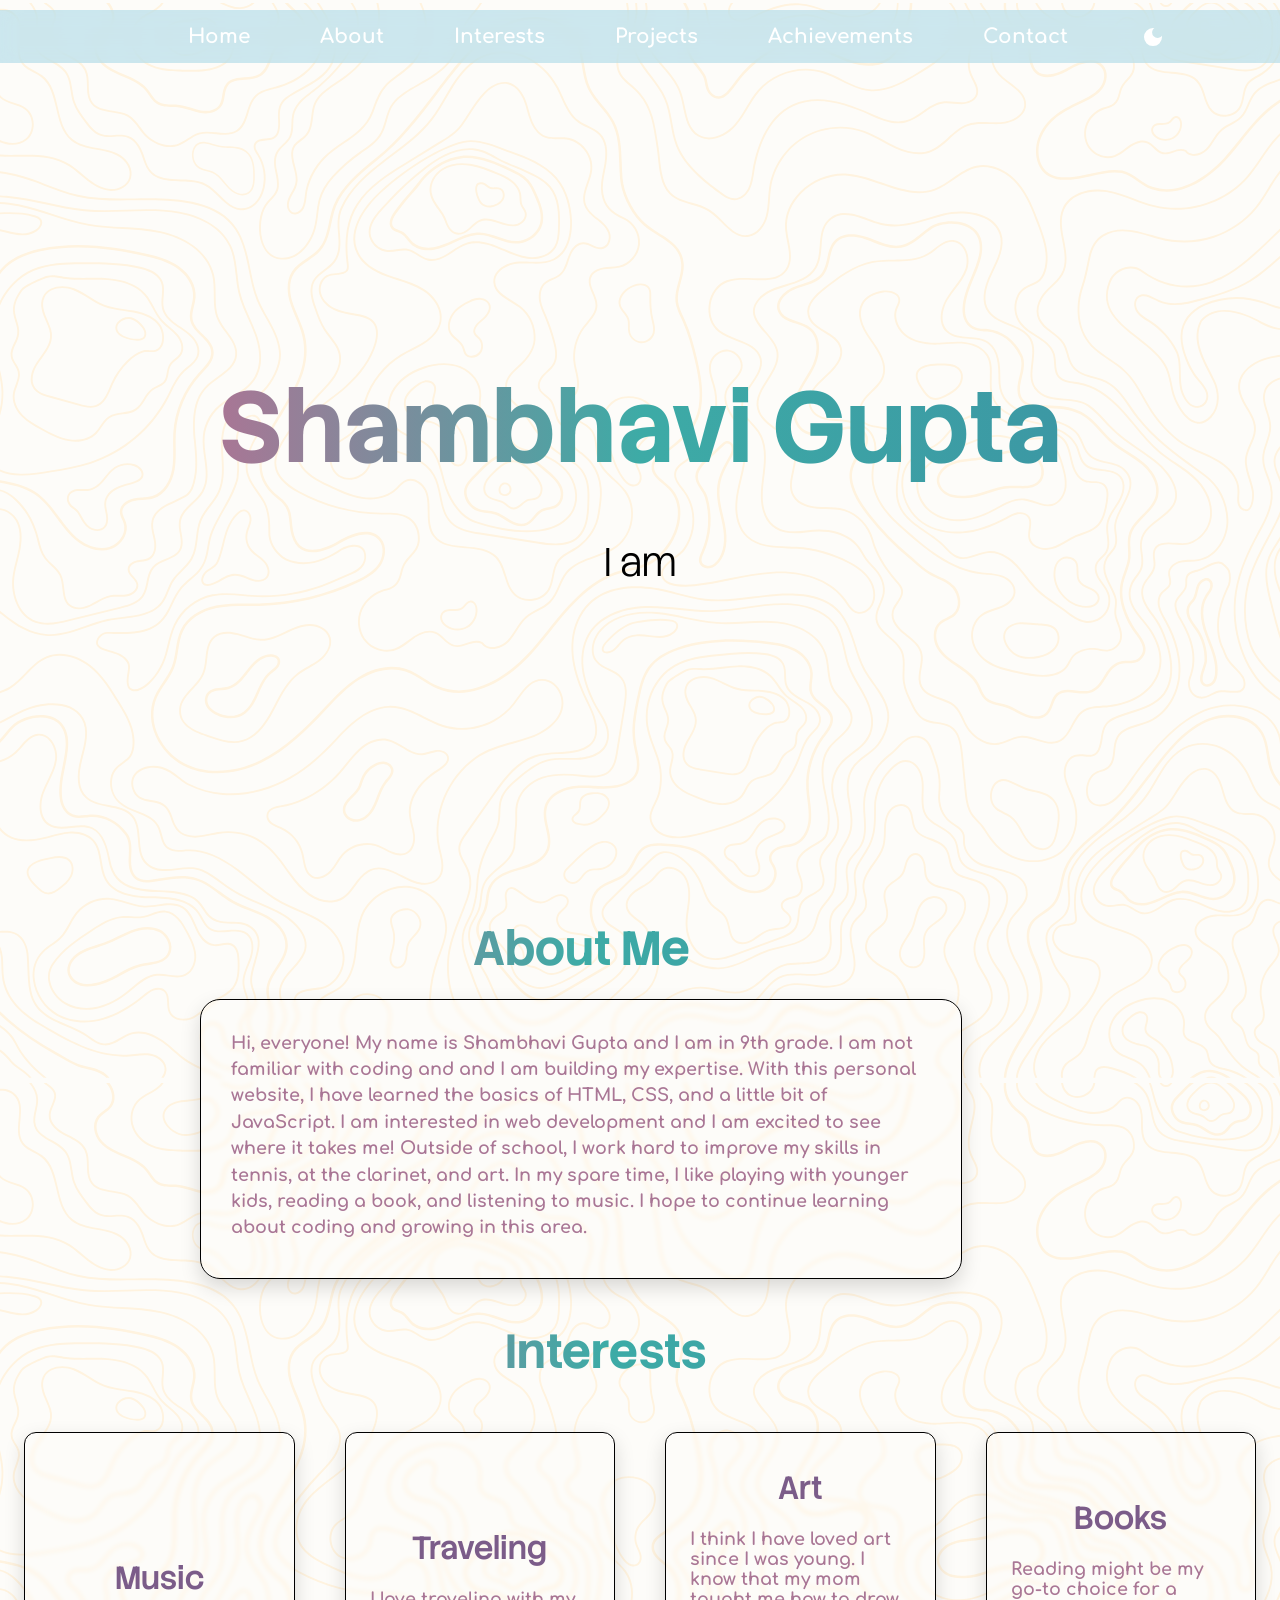
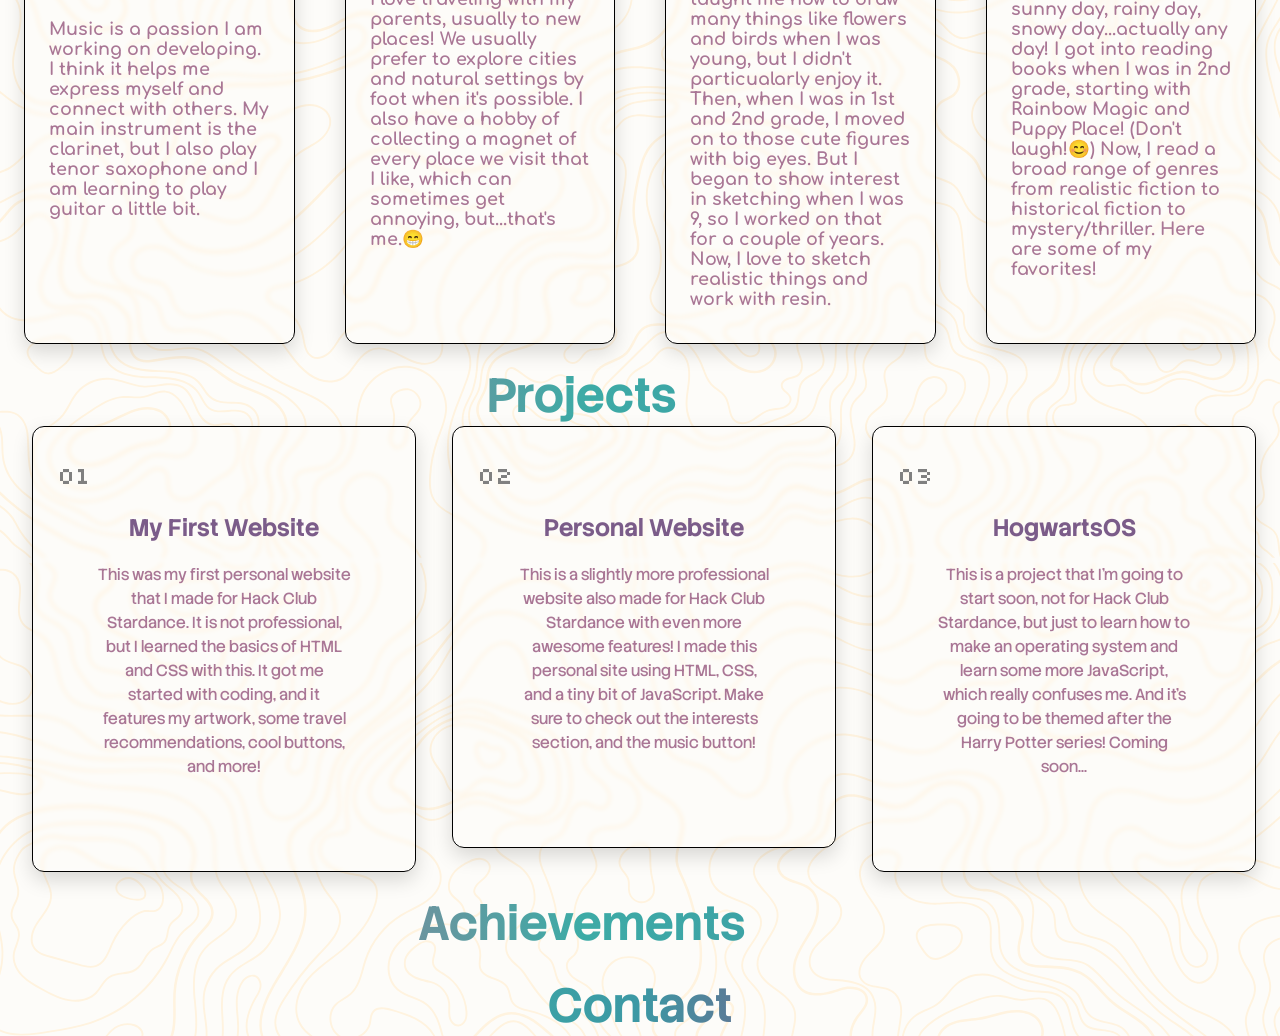
==== commit 933a17e5: "Added the content and styled just the glass cards in the Projects section." ====
--- a/index.html
+++ b/index.html
@@ -15,6 +15,7 @@
             @import url('https://fonts.googleapis.com/css2?family=Open+Sans:ital,wght@0,300..800;1,300..800&family=Stack+Sans+Headline:wght@300&display=swap');
             @import url('https://fonts.googleapis.com/css2?family=Comfortaa:wght@300..700&family=Open+Sans:ital,wght@0,300..800;1,300..800&family=Stack+Sans+Headline:wght@300&display=swap');
             @import url('https://fonts.googleapis.com/css2?family=Comfortaa:wght@300..700&family=Open+Sans:ital,wght@0,300..800;1,300..800&family=Silkscreen:wght@400;700&family=Stack+Sans+Headline:wght@300&display=swap');   
+            @import url('https://fonts.googleapis.com/css2?family=Comfortaa:wght@300..700&family=Nanum+Gothic&family=Open+Sans:ital,wght@0,300..800;1,300..800&family=Silkscreen:wght@400;700&family=Stack+Sans+Headline:wght@300&display=swap');
         </style>
     </head>
     
@@ -324,12 +325,36 @@
         <div class="glass-card2">
             <h4 class="projects">01</h4>
             <h5 class="projects">My First Website</h5>
-            <p class="projects">This was my first personal website that I made for Hack Club Stardance. It is less professional, but I learned
-                the basics of HTML and CSS with this. The website you are currently on is a modification of this first website,
-                a little more professional, and has more awesome features!
+            <p class="projects">This was my first personal website that I made for Hack Club Stardance. It is not professional, but I learned
+                the basics of HTML and CSS with this. It got me started with coding, and it features my artwork, some travel recommendations, cool
+                buttons, and more!
                 <div class="links">
                     <a href="https://shambhavi1205-bit.github.io/personal-website-v-2/" target="_blank" rel="noopener noreferrer">view project</a>
                     <a href="https://github.com/shambhavi1205-bit/personal-website-v-2" target="_blank" rel="noopener noreferrer">view github</a>
+                </div>
+            </p>
+        </div>
+        <div class="glass-card2">
+            <h4 class="projects">02</h4>
+            <h5 class="projects">Personal Website</h5>
+            <p class="projects">This is a slightly more professional website also made for Hack Club Stardance with even 
+                more awesome features! I made this personal site using HTML, CSS, and a tiny bit of JavaScript. Make sure to check out the interests section,
+                and the music button!
+                <div class="links">
+                    <a href="https://shambhavi1205-bit.github.io/Hack-Club/" target="_blank" rel="noopener noreferrer">view project</a>
+                    <a href="https://github.com/shambhavi1205-bit/Hack-Club" target="_blank" rel="noopener noreferrer">view github</a>
+                </div>
+            </p>
+        </div>
+        <div class="glass-card2">
+            <h4 class="projects">03</h4>
+            <h5 class="projects">HogwartsOS</h5>
+            <p class="projects">This is a project that I'm going to start soon, not for Hack Club Stardance,
+                but just to learn how to make an operating system and learn some more JavaScript, which
+                really confuses me. And it's going to be themed after the Harry Potter series! Coming soon...
+                <div class="links">
+                    <a href="https://www.harrypotter.com/" target="_blank" rel="noopener noreferrer">view official website!</a>
+                    <a href="https://www.harrypotter.com/discover/books/harry-potter-and-the-order-of-the-phoenix" target="_blank" rel="noopener noreferrer">my fav book!</a>
                 </div>
             </p>
         </div>
--- a/style.css
+++ b/style.css
@@ -804,14 +804,16 @@
 /*Projects section*/
 .glass-card2 {
     width: 30%;
-    min-height: 320px;
+    min-height: 100px;
     box-sizing: border-box;
     margin-left: 2rem;
     background-color: var(--card-bg);
     border: 1px solid var(--border-box);
     border-radius: 12px;
     padding-left: 24px;
-    display: flex;
+    padding-right: 24px;
+    display: inline-flex;
+    vertical-align: top;
     flex-direction: column;
     justify-content: center;
     backdrop-filter: blur(2px); /*blurs everything below the about section*/
@@ -821,7 +823,6 @@
 }
 
 .glass-card2:hover {
-    cursor: pointer;
     transform: scale(1.05);
 }
 
@@ -836,7 +837,43 @@
     font-family: "Stack Sans Headline", sans-serif;
     font-size: 1.5rem;
     text-align: center;
-}
+    color: var(--scrollbar-base-2);
+    position: relative;
+    top: -50px;
+}
+
+p.projects {
+    font-family: "Stack Sans Headline", sans-serif;
+    font-size: 1rem;
+    text-align: center;
+    color: var(--scrollbar-base-1);
+    margin-top: -70px;
+    margin-bottom: 0;
+    padding-left: 40px;
+    padding-right: 40px;
+    line-height: 1.5;
+}
+
+.links a {
+    font-family: "Nanum Gothic", sans serif;
+    display: flex;
+    flex-direction: column;
+    text-decoration: none;
+    color: rgba(91, 199, 214, 0.5);
+    opacity: 0;
+    text-align: center;
+    padding-top: 10px;
+    transition: color 0.2s ease, opacity 0.2s ease;
+}
+
+.glass-card2:hover .links a {
+    opacity: 1;
+}
+
+.glass-card2 .links a:hover {
+    color: rgba(91, 199, 214, 1);
+}
+
 
 /*
 .glass-card h2 {
@@ -857,8 +894,6 @@
     color: var(--scrollbar-base-1);
 }
 
-/*when the user hovers over the text to get the modal*/
+/*when the user hovers over the text to get the modal
 .glass-card p:hover {
-    
-
-
+    
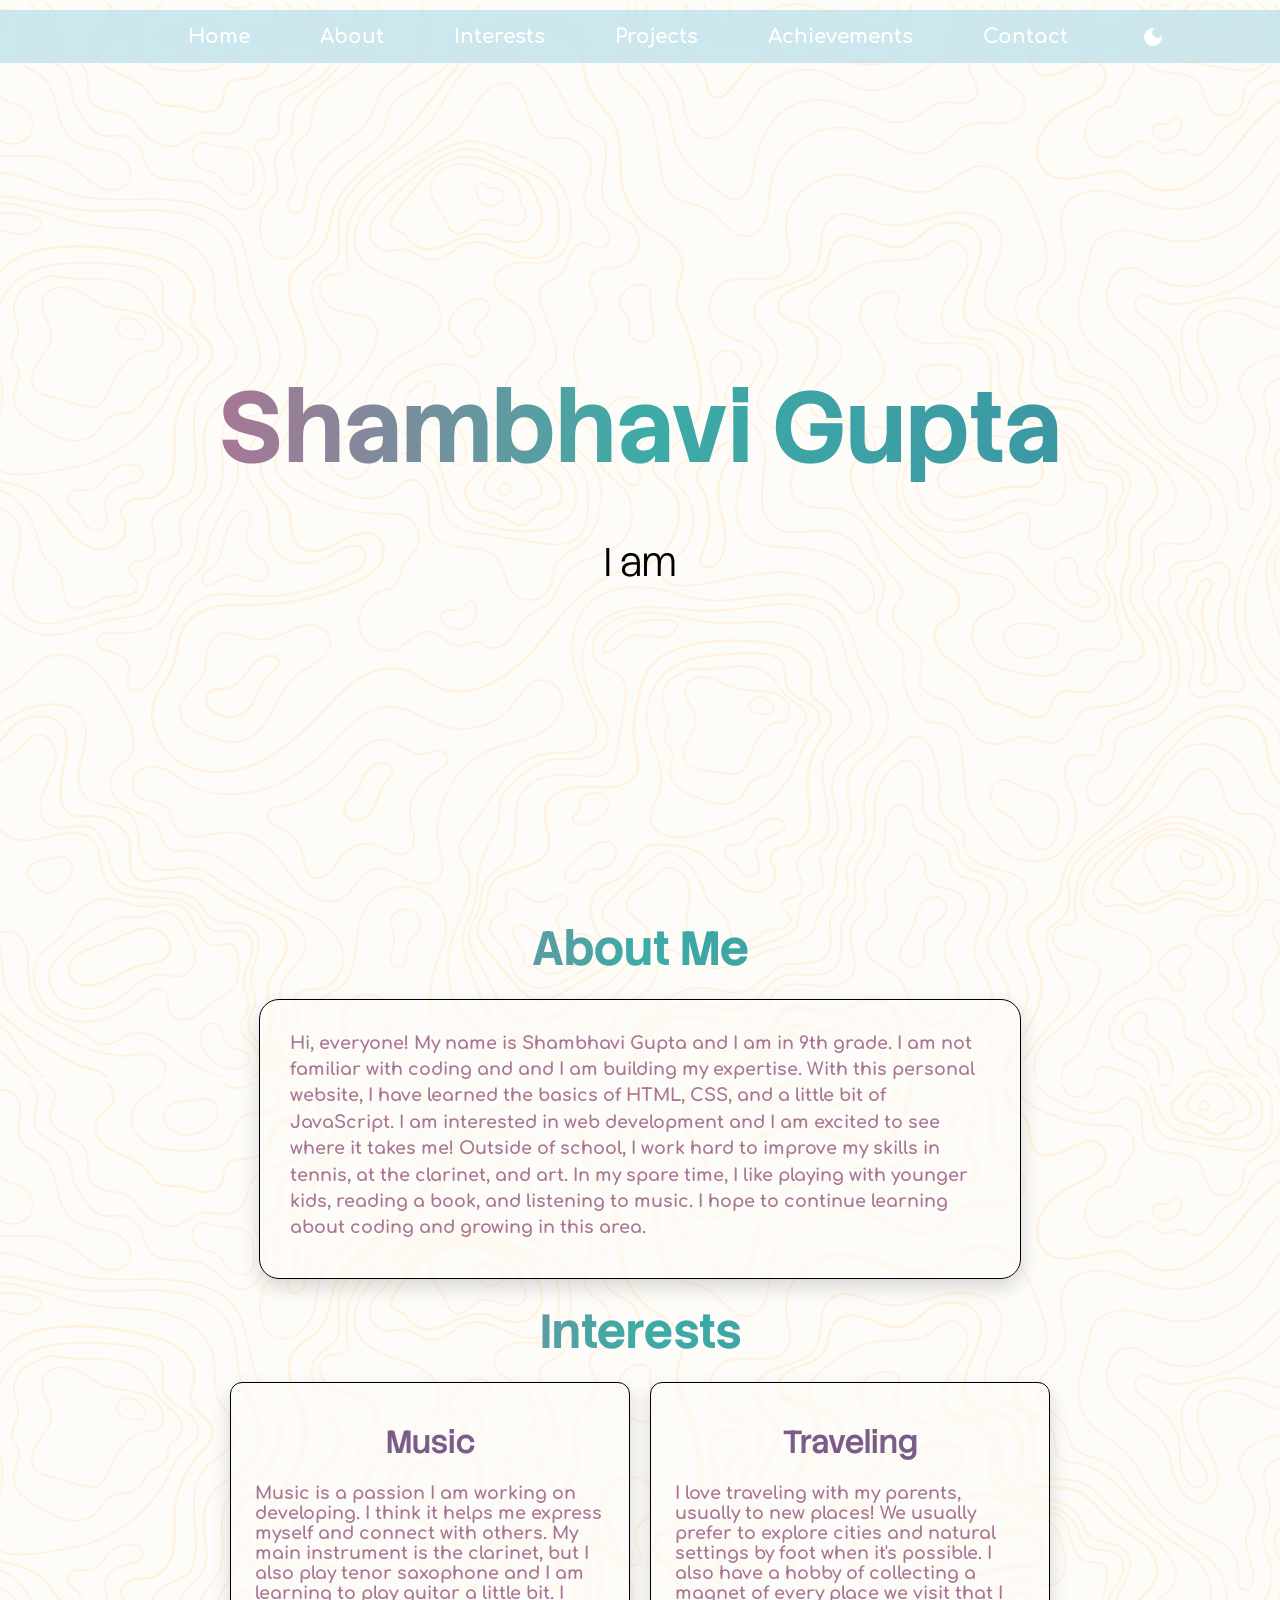
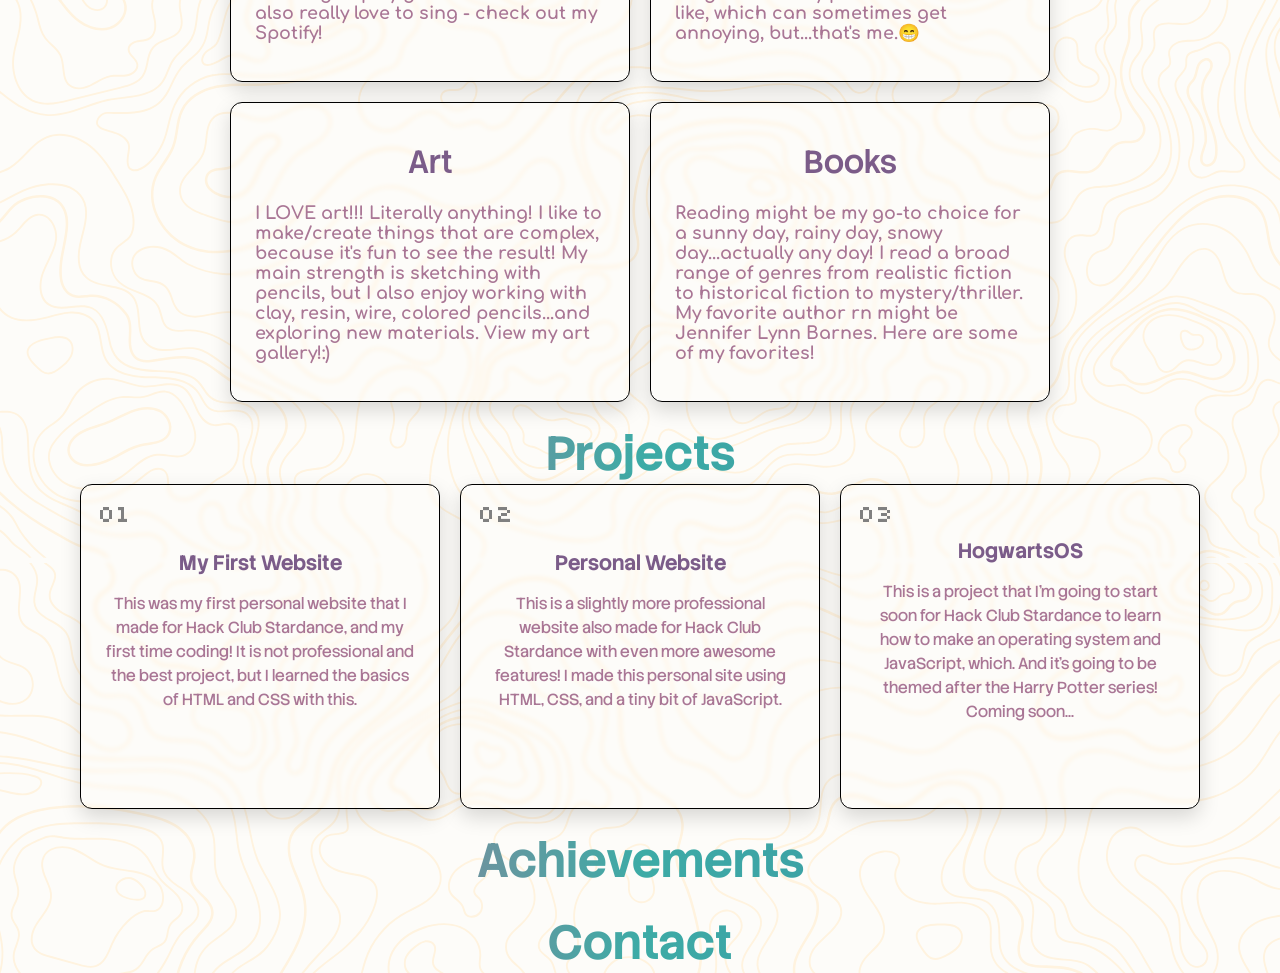
==== commit f3b6688e: "Changed the layout of the interests, about, and projects section." ====
--- a/index.html
+++ b/index.html
@@ -5,7 +5,8 @@
         <link rel="stylesheet" href="style.css"/>
         <script src="script.js" defer></script>
         <!--HTML meta tags-->
-         <meta charset="UTF-8" name="viewport" content="width=device-width, initial-scale=1.0">
+        <meta charset="UTF-8">
+        <meta name="viewport" content="width=device-width, initial-scale=1.0">
         <!--typed.js script for auto typing text-->
         <script src="https://unpkg.com/typed.js@3.0.0/dist/typed.umd.js"></script>
         <!--two imported fonts from Google fonts-->
@@ -61,7 +62,7 @@
             <!--clickable music card that opens up music modal-->
             <div id="musicCard" class="glass-card">
                 <h2>Music</h2>
-                <p>Music is a passion I am working on developing. I think it helps me express myself and connect with others. My main instrument is the clarinet, but I also play tenor saxophone and I am learning to play guitar a little bit.</p>
+                <p>Music is a passion I am working on developing. I think it helps me express myself and connect with others. My main instrument is the clarinet, but I also play tenor saxophone and I am learning to play guitar a little bit. I also really love to sing - check out my Spotify!</p>
             </div>
 
             <div id="modalMusic" class="modal-music">
@@ -178,11 +179,10 @@
             <!--clickable art card that opens up art modal-->
                 <div id="artCard" class="glass-card">
                     <h2>Art</h2>
-                    <p>I think I have loved art since I was young. I know that my mom taught me how to draw many things
-                        like flowers and birds when I was young, but I didn't particualarly enjoy it. Then, when I was in 1st
-                        and 2nd grade, I moved on to those cute figures with big eyes. But I began to show interest in sketching
-                        when I was 9, so I worked on that for a couple of years. Now, I love to sketch realistic things and work
-                        with resin. 
+                    <p>I LOVE art!!! Literally anything! I like to make/create things that are complex,
+                        because it's fun to see the result! My main strength is sketching with pencils,
+                        but I also enjoy working with clay, resin, wire, colored pencils...and exploring
+                        new materials. View my art gallery!:)
                     </p>
                 </div>
 
@@ -301,7 +301,7 @@
             <!--clickable book card that opens up book modal-->
                 <div id="bookCard" class="glass-card">
                     <h2>Books</h2>
-                    <p>Reading might be my go-to choice for a sunny day, rainy day, snowy day...actually any day! I got into reading books when I was in 2nd grade, starting with Rainbow Magic and Puppy Place! (Don't laugh!😊) Now, I read a broad range of genres from realistic fiction to historical fiction to mystery/thriller. Here are some of my favorites!</p>
+                    <p>Reading might be my go-to choice for a sunny day, rainy day, snowy day...actually any day! I read a broad range of genres from realistic fiction to historical fiction to mystery/thriller. My favorite author rn might be Jennifer Lynn Barnes. Here are some of my favorites!</p>
                 </div>
 
                 <div id="modalBook" class="modal-book">
@@ -322,41 +322,36 @@
         </div>
 
         <h1 id="projects" class="projects-header">Projects</h1>
+        <div class="projects-grid">
         <div class="glass-card2">
             <h4 class="projects">01</h4>
             <h5 class="projects">My First Website</h5>
-            <p class="projects">This was my first personal website that I made for Hack Club Stardance. It is not professional, but I learned
-                the basics of HTML and CSS with this. It got me started with coding, and it features my artwork, some travel recommendations, cool
-                buttons, and more!
-                <div class="links">
-                    <a href="https://shambhavi1205-bit.github.io/personal-website-v-2/" target="_blank" rel="noopener noreferrer">view project</a>
-                    <a href="https://github.com/shambhavi1205-bit/personal-website-v-2" target="_blank" rel="noopener noreferrer">view github</a>
-                </div>
-            </p>
+            <p class="projects">This was my first personal website that I made for Hack Club Stardance, and my
+                first time coding! It is not professional and the best project, but I learned the basics of HTML and CSS with this.</p>
+            <div class="links">
+                <a href="https://shambhavi1205-bit.github.io/personal-website-v-2/" target="_blank" rel="noopener noreferrer">view project</a>
+                <a href="https://github.com/shambhavi1205-bit/personal-website-v-2" target="_blank" rel="noopener noreferrer">view github</a>
+            </div>
         </div>
         <div class="glass-card2">
             <h4 class="projects">02</h4>
             <h5 class="projects">Personal Website</h5>
-            <p class="projects">This is a slightly more professional website also made for Hack Club Stardance with even 
-                more awesome features! I made this personal site using HTML, CSS, and a tiny bit of JavaScript. Make sure to check out the interests section,
-                and the music button!
-                <div class="links">
-                    <a href="https://shambhavi1205-bit.github.io/Hack-Club/" target="_blank" rel="noopener noreferrer">view project</a>
-                    <a href="https://github.com/shambhavi1205-bit/Hack-Club" target="_blank" rel="noopener noreferrer">view github</a>
-                </div>
-            </p>
+            <p class="projects">This is a slightly more professional website also made for Hack Club Stardance with even
+                more awesome features! I made this personal site using HTML, CSS, and a tiny bit of JavaScript.</p>
+            <div class="links">
+                <a href="https://shambhavi1205-bit.github.io/Hack-Club/" target="_blank" rel="noopener noreferrer">view project</a>
+                <a href="https://github.com/shambhavi1205-bit/Hack-Club" target="_blank" rel="noopener noreferrer">view github</a>
+            </div>
         </div>
         <div class="glass-card2">
             <h4 class="projects">03</h4>
             <h5 class="projects">HogwartsOS</h5>
-            <p class="projects">This is a project that I'm going to start soon, not for Hack Club Stardance,
-                but just to learn how to make an operating system and learn some more JavaScript, which
-                really confuses me. And it's going to be themed after the Harry Potter series! Coming soon...
-                <div class="links">
-                    <a href="https://www.harrypotter.com/" target="_blank" rel="noopener noreferrer">view official website!</a>
-                    <a href="https://www.harrypotter.com/discover/books/harry-potter-and-the-order-of-the-phoenix" target="_blank" rel="noopener noreferrer">my fav book!</a>
-                </div>
-            </p>
+            <p class="projects">This is a project that I'm going to start soon for Hack Club Stardance to learn how to make an operating system and JavaScript, which. And it's going to be themed after the Harry Potter series! Coming soon...</p>
+            <div class="links">
+                <a href="https://www.harrypotter.com/" target="_blank" rel="noopener noreferrer">view official website!</a>
+                <a href="https://www.harrypotter.com/discover/books/harry-potter-and-the-order-of-the-phoenix" target="_blank" rel="noopener noreferrer">my fav book!</a>
+            </div>
+        </div>
         </div>
 
         <h1 id="achievements" class="achievements-header">Achievements</h1>
--- a/style.css
+++ b/style.css
@@ -225,10 +225,7 @@
 /*the about glass card*/
 .about {
     width: 700px;
-    margin-top: 20px;
-    margin-right: auto; 
-    margin-bottom: 20px; 
-    margin-left: 200px;
+    margin: 20px auto 0;
     background-color: var(--card-bg);
     border: 1px solid var(--border-box);
     border-radius: 20px;
@@ -266,19 +263,7 @@
 .about-header,
 .interests-header,
 .projects-header,
-.achievements-header {
-    width: 762px;
-    margin: 20px auto 0 200px;
-    font-size: 3rem;
-    font-family: "Stack Sans Headline", sans-serif;
-    font-weight: 1000;
-    background: linear-gradient(-90deg, var(--title));
-    background-clip: text;
-    color: transparent;
-    background-size: 200% auto;
-    text-align: center;
-}
-
+.achievements-header,
 .contact-header {
     width: 762px;
     margin: 20px auto 0;
@@ -288,22 +273,16 @@
     background: linear-gradient(-90deg, var(--title));
     background-clip: text;
     color: transparent;
-    background-size: 100% auto;
+    background-size: 200% auto;
     text-align: center;
 }
 
 #interests {
     display: grid;
-    grid-template-columns: repeat(auto-fit, minmax(220px, 1fr));
-    gap: 50px;
-    padding: 0 24px;
-}
-
-/*UNDERSTNADDDDDDD*/
-@media (min-width: 1100px) {
-    #interests {
-        grid-template-columns: repeat(4, minmax(0, 1fr));
-    }
+    grid-template-columns: repeat(2, minmax(0, 1fr));
+    gap: 20px;
+    width: min(820px, calc(100% - 48px));
+    margin: 0 auto;
 }
 
 #interests .interests-header {
@@ -313,7 +292,8 @@
 .glass-card {
     align-items: center;
     width: 100%;
-    min-height: 320px;
+    aspect-ratio: 4 / 3;
+    min-height: 0;
     box-sizing: border-box;
     margin: 0;
     background-color: var(--card-bg);
@@ -356,6 +336,24 @@
 /*when the user hovers over the text to get the modal*/
 .glass-card p:hover {
     cursor: pointer;
+}
+
+@media (max-width: 600px) {
+    #interests {
+        grid-template-columns: 1fr;
+    }
+
+    .glass-card {
+        padding: 16px;
+    }
+
+    .glass-card h2 {
+        font-size: clamp(1.25rem, 6vw, 1.75rem);
+    }
+
+    .glass-card p {
+        font-size: clamp(0.8rem, 3.5vw, 1rem);
+    }
 }
 
 .modal-music,
@@ -802,18 +800,26 @@
 }
 
 /*Projects section*/
+.projects-grid {
+    display: flex;
+    justify-content: center;
+    gap: 20px;
+    width: calc(100% - 48px);
+    margin: 0 auto;
+}
+
 .glass-card2 {
-    width: 30%;
-    min-height: 100px;
+    flex: 1 1 0;
+    max-width: 360px;
+    min-height: 320px;
     box-sizing: border-box;
-    margin-left: 2rem;
+    margin: 0;
+    position: relative;
     background-color: var(--card-bg);
     border: 1px solid var(--border-box);
     border-radius: 12px;
-    padding-left: 24px;
-    padding-right: 24px;
-    display: inline-flex;
-    vertical-align: top;
+    padding: 52px 24px 24px;
+    display: flex;
     flex-direction: column;
     justify-content: center;
     backdrop-filter: blur(2px); /*blurs everything below the about section*/
@@ -831,15 +837,18 @@
     font-family: "Silkscreen";
     font-weight: 2;
     color: gray;
+    position: absolute;
+    top: 12px;
+    left: 16px;
+    margin: 0;
 }
 
 h5.projects {
     font-family: "Stack Sans Headline", sans-serif;
-    font-size: 1.5rem;
+    font-size: 1.3rem;
     text-align: center;
     color: var(--scrollbar-base-2);
-    position: relative;
-    top: -50px;
+    margin: 0 0 16px;
 }
 
 p.projects {
@@ -847,10 +856,8 @@
     font-size: 1rem;
     text-align: center;
     color: var(--scrollbar-base-1);
-    margin-top: -70px;
-    margin-bottom: 0;
-    padding-left: 40px;
-    padding-right: 40px;
+    margin: 0;
+    padding: 0;
     line-height: 1.5;
 }
 
@@ -864,6 +871,7 @@
     text-align: center;
     padding-top: 10px;
     transition: color 0.2s ease, opacity 0.2s ease;
+    font-size: 1rem;
 }
 
 .glass-card2:hover .links a {
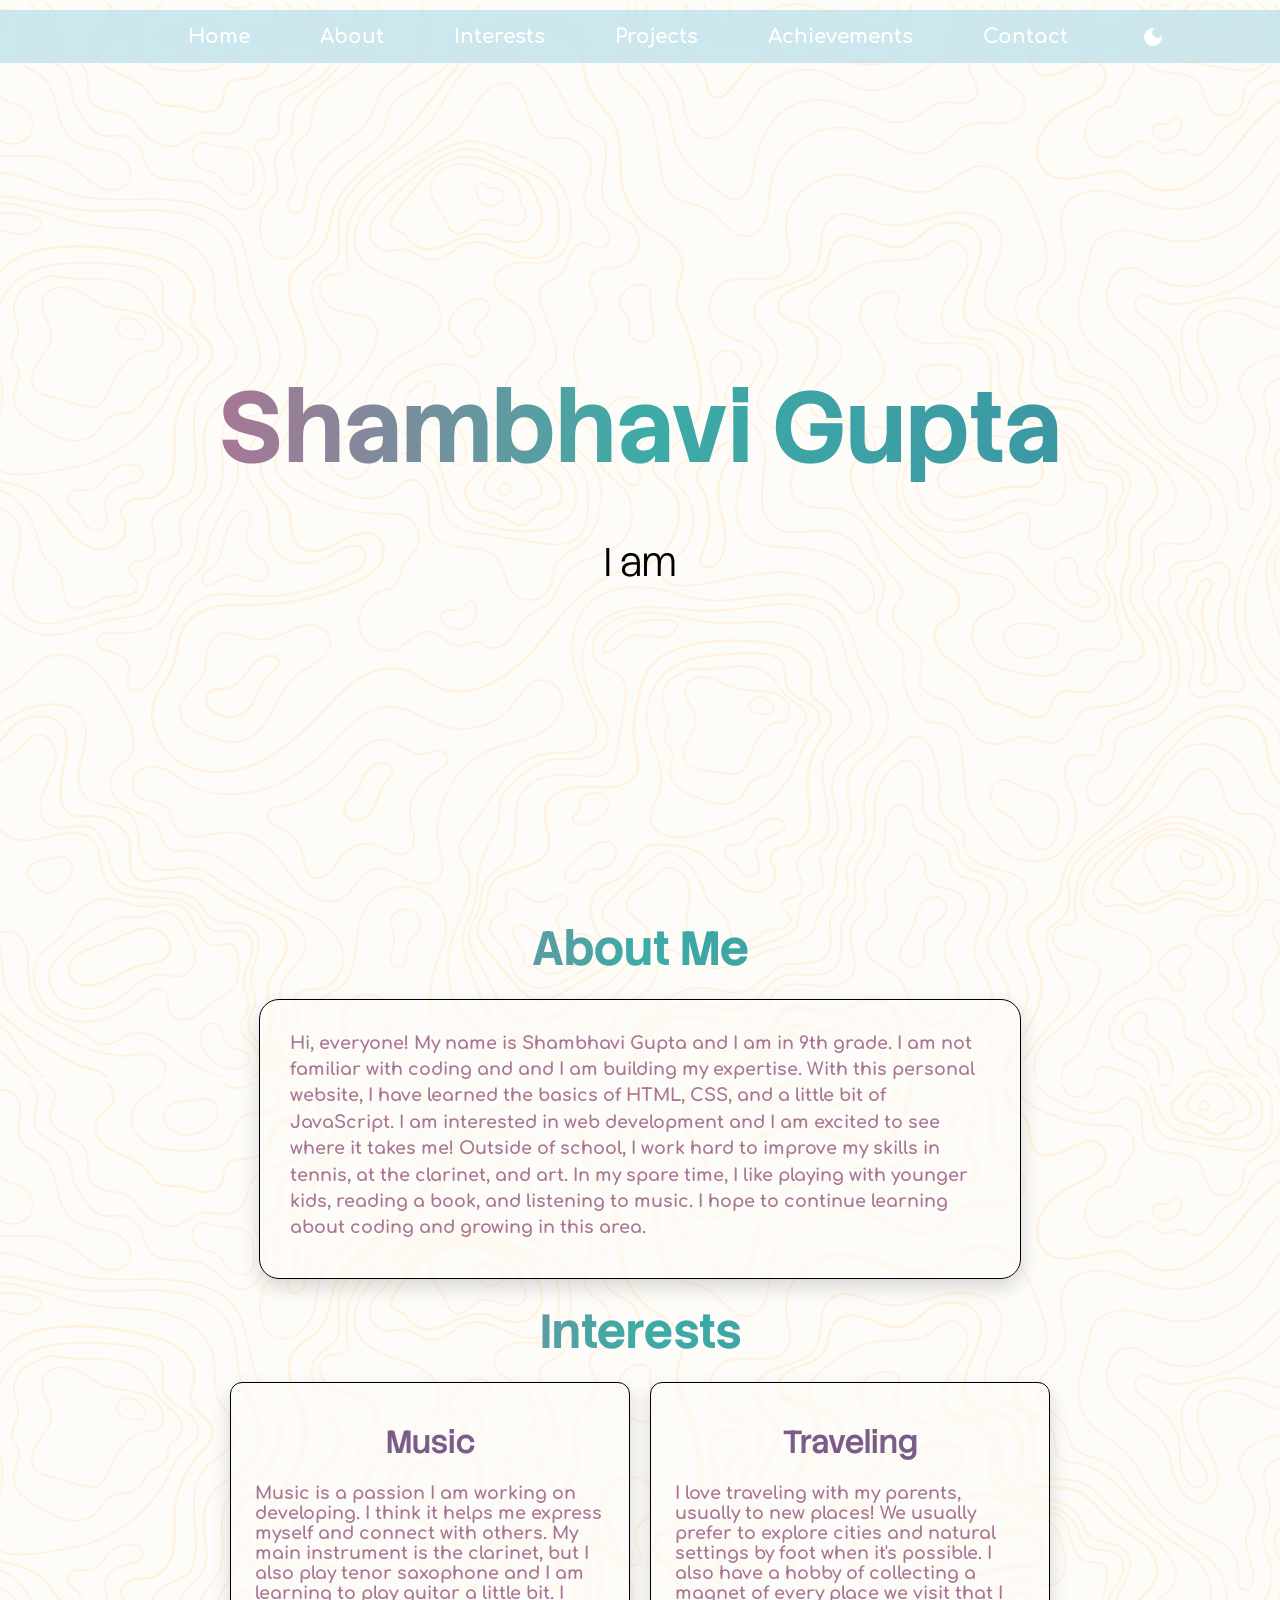
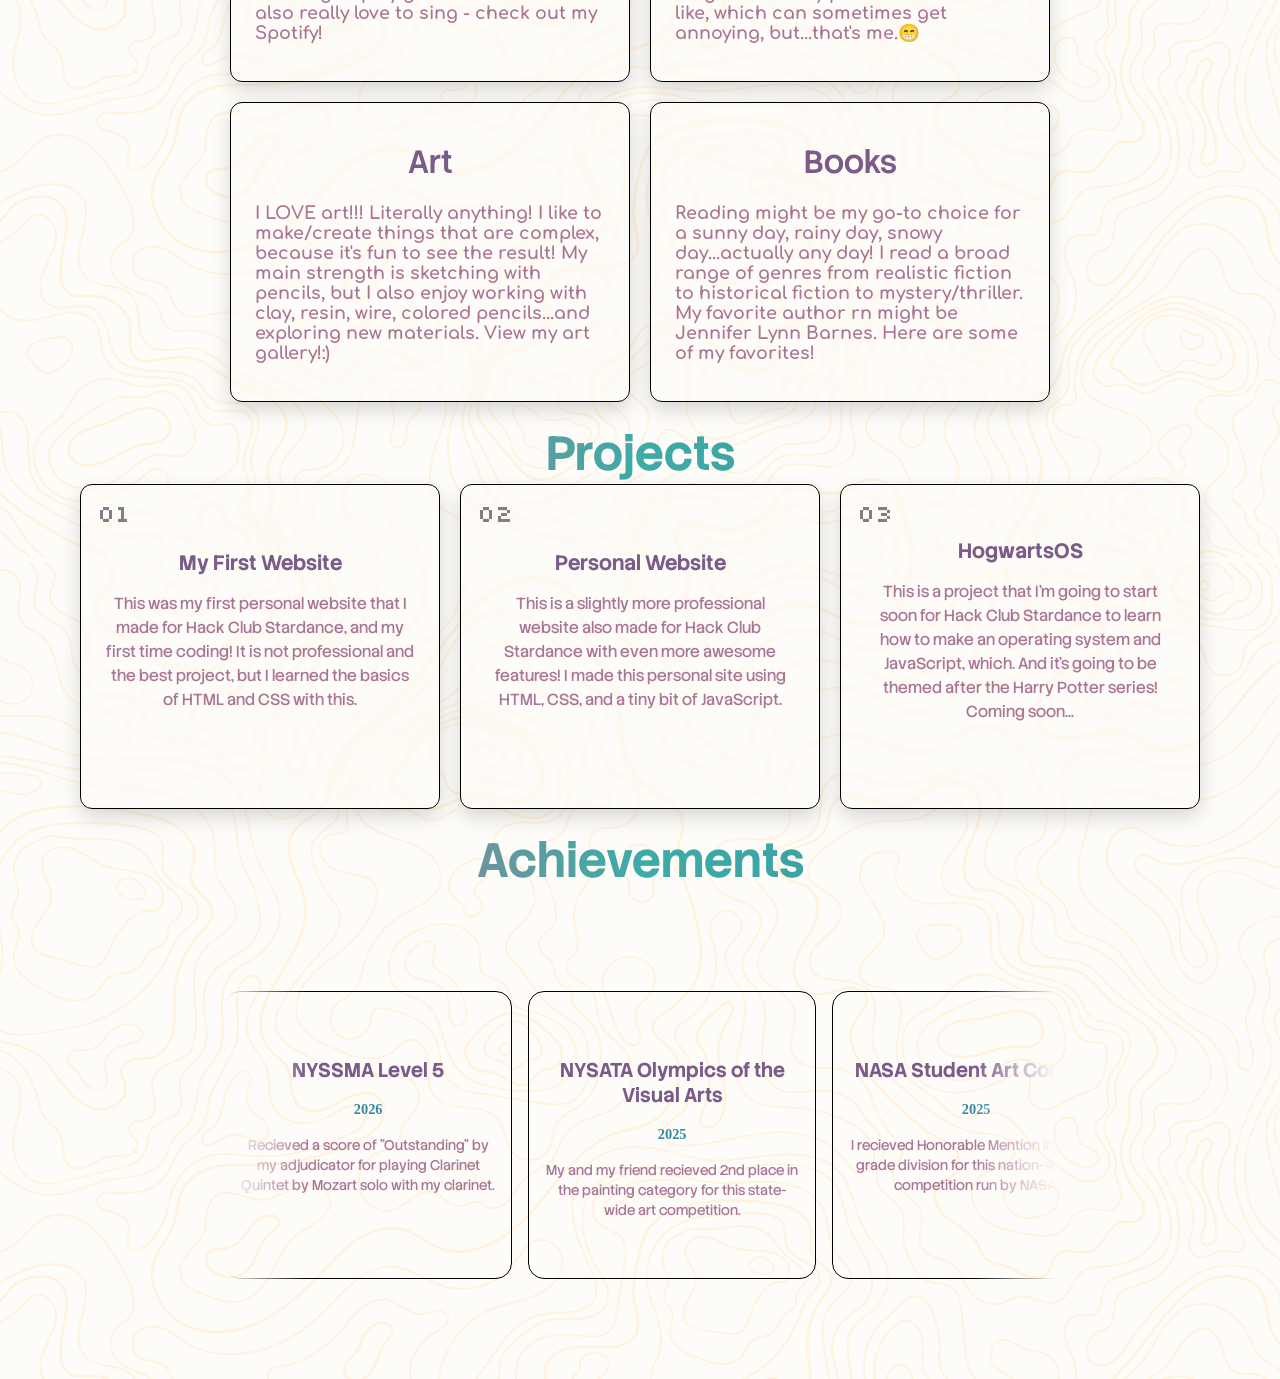
==== commit 53384ac9: "Completed the achievements marqee." ====
--- a/index.html
+++ b/index.html
@@ -355,10 +355,89 @@
         </div>
 
         <h1 id="achievements" class="achievements-header">Achievements</h1>
+        <div class="carousel">
+            <div class="group">
+                <div class="card">
+                    <h5>NYSSMA Level 5</h5>
+                    <h6>2026</h6>
+                    <p>Recieved a score of "Outstanding" by my adjudicator 
+                        for playing Clarinet Quintet by Mozart solo with my
+                        clarinet.
+                    </p>
+                </div>
+                <div class="card">
+                    <h5>NYSATA Olympics of the Visual Arts</h5>
+                    <h6>2025</h6>
+                    <p>My and my friend recieved 2nd place in the
+                        painting category for this state-wide art
+                        competition.
+                    </p>
+                </div>
+                <div class="card">
+                    <h5>NASA Student Art Contest</h5>
+                    <h6>2025</h6>
+                    <p>I recieved Honorable Mention in the 7th grade
+                        division for this nation-wide art competition run
+                        by NASA.
+                    </p>
+                </div>
+                <div class="card">
+                    <h5>Suburban Council Music Festival</h5>
+                    <h6>2025 and 2026</h6>
+                    <p>I played in this area select festival for two consecutive years - 
+                        one year on clarinet in concert band, and one year on tenor
+                        saxophone in jazz band.
+                    </p>
+                </div>
+                <div class="card">
+                    <h5>Stardance Hack Club</h5>
+                    <h6>2026</h6>
+                    <p>I have logged 40+ hours of coding for this challenge and have
+                        acquired some new skills and interests!
+                    </p>
+                </div>
+            <div class="card">
+                    <h5>NYSSMA Level 5</h5>
+                    <h6>2026</h6>
+                    <p>Recieved a score of "Outstanding" by my adjudicator 
+                        for playing Clarinet Quintet by Mozart solo with my
+                        clarinet.
+                    </p>
+                </div>
+                <div class="card">
+                    <h5>NYSATA Olympics of the Visual Arts</h5>
+                    <h6>2025</h6>
+                    <p>My and my friend recieved 2nd place in the
+                        painting category for this state-wide art
+                        competition.
+                    </p>
+                </div>
+                <div class="card">
+                    <h5>NASA Student Art Contest</h5>
+                    <h6>2025</h6>
+                    <p>I recieved Honorable Mention in the 7th grade
+                        division for this nation-wide art competition run
+                        by NASA.
+                    </p>
+                </div>
+                <div class="card">
+                    <h5>Suburban Council Music Festival</h5>
+                    <h6>2025 and 2026</h6>
+                    <p>I played in this area select festival for two consecutive years - 
+                        one year on clarinet in concert band, and one year on tenor
+                        saxophone in jazz band.
+                    </p>
+                </div>
+                <div class="card">
+                    <h5>Stardance Hack Club</h5>
+                    <h6>2026</h6>
+                    <p>I have logged 40+ hours of coding for this challenge and have
+                        acquired some new skills and interests!
+                    </p>
+                </div>
+        </div>
 
         <h1 id="contact" class="contact-header">Contact</h1>
-
-        
 
 
         <!--
--- a/style.css
+++ b/style.css
@@ -904,4 +904,90 @@
 
 /*when the user hovers over the text to get the modal
 .glass-card p:hover {
+*/
+
+.carousel {
+    margin: 100px auto;
+    width: 65%;
+    display: flex;
+    overflow-x: auto;
+        -webkit-mask-image: linear-gradient(
+        to right,
+        transparent,
+        black 10%,
+        black 90%,
+        transparent
+    );
+    mask-image: linear-gradient(
+        to right,
+        transparent,
+        black 10%,
+        black 90%,
+        transparent
+    );
+}
+
+.carousel:hover .group{
+    animation-play-state: paused;
+}
+
+.carousel::-webkit-scrollbar {
+    display: none;
+}
+
+.group {
+    display: flex;
+    align-items: center;
+    justify-content: center;
+    gap: 1em;
+    animation: spin 50s linear infinite;
+    padding-right: 1em;
+}
+
+.card {
+    box-sizing: border-box;
+    flex: 0 0 18rem;
+    width: 18rem;
+    height: 18rem;
+    padding: 1rem;
+    display: flex;
+    flex-direction: column;
+    align-items: center;
+    overflow-y: auto;
+    background-color: var(--card-bg);
+    border: 1px solid var(--border-box);
+    border-radius: 1rem;
+    text-align: center;
+    backdrop-filter: blur(2px); /*blurs everything below the about section*/
+}
+
+.card h5 {
+    margin: 0 0 .5rem;
+    font-size: 1.25rem;
+    line-height: 1.25;
+    color: var(--scrollbar-base-2);
+    font-family: "Stack Sans Headline", sans-serif;
+    padding-top: 50px;
+    padding-bottom: 10px;
+}
+
+.card h6 {
+    margin: 0 0 .5rem;
+    font-size: .9rem;
+    color: rgb(50, 139, 159);
+    padding-bottom: 10px;
+}
+
+.card p {
+    margin: 0;
+    font-size: .875rem;
+    line-height: 1.4;
+    color: var(--scrollbar-base-1);
+    font-family: "Stack Sans Headline", sans-serif;
+}
+
+@keyframes spin {
+    from {translate: 0;}
+    to {translate: -100%;}
+}
     
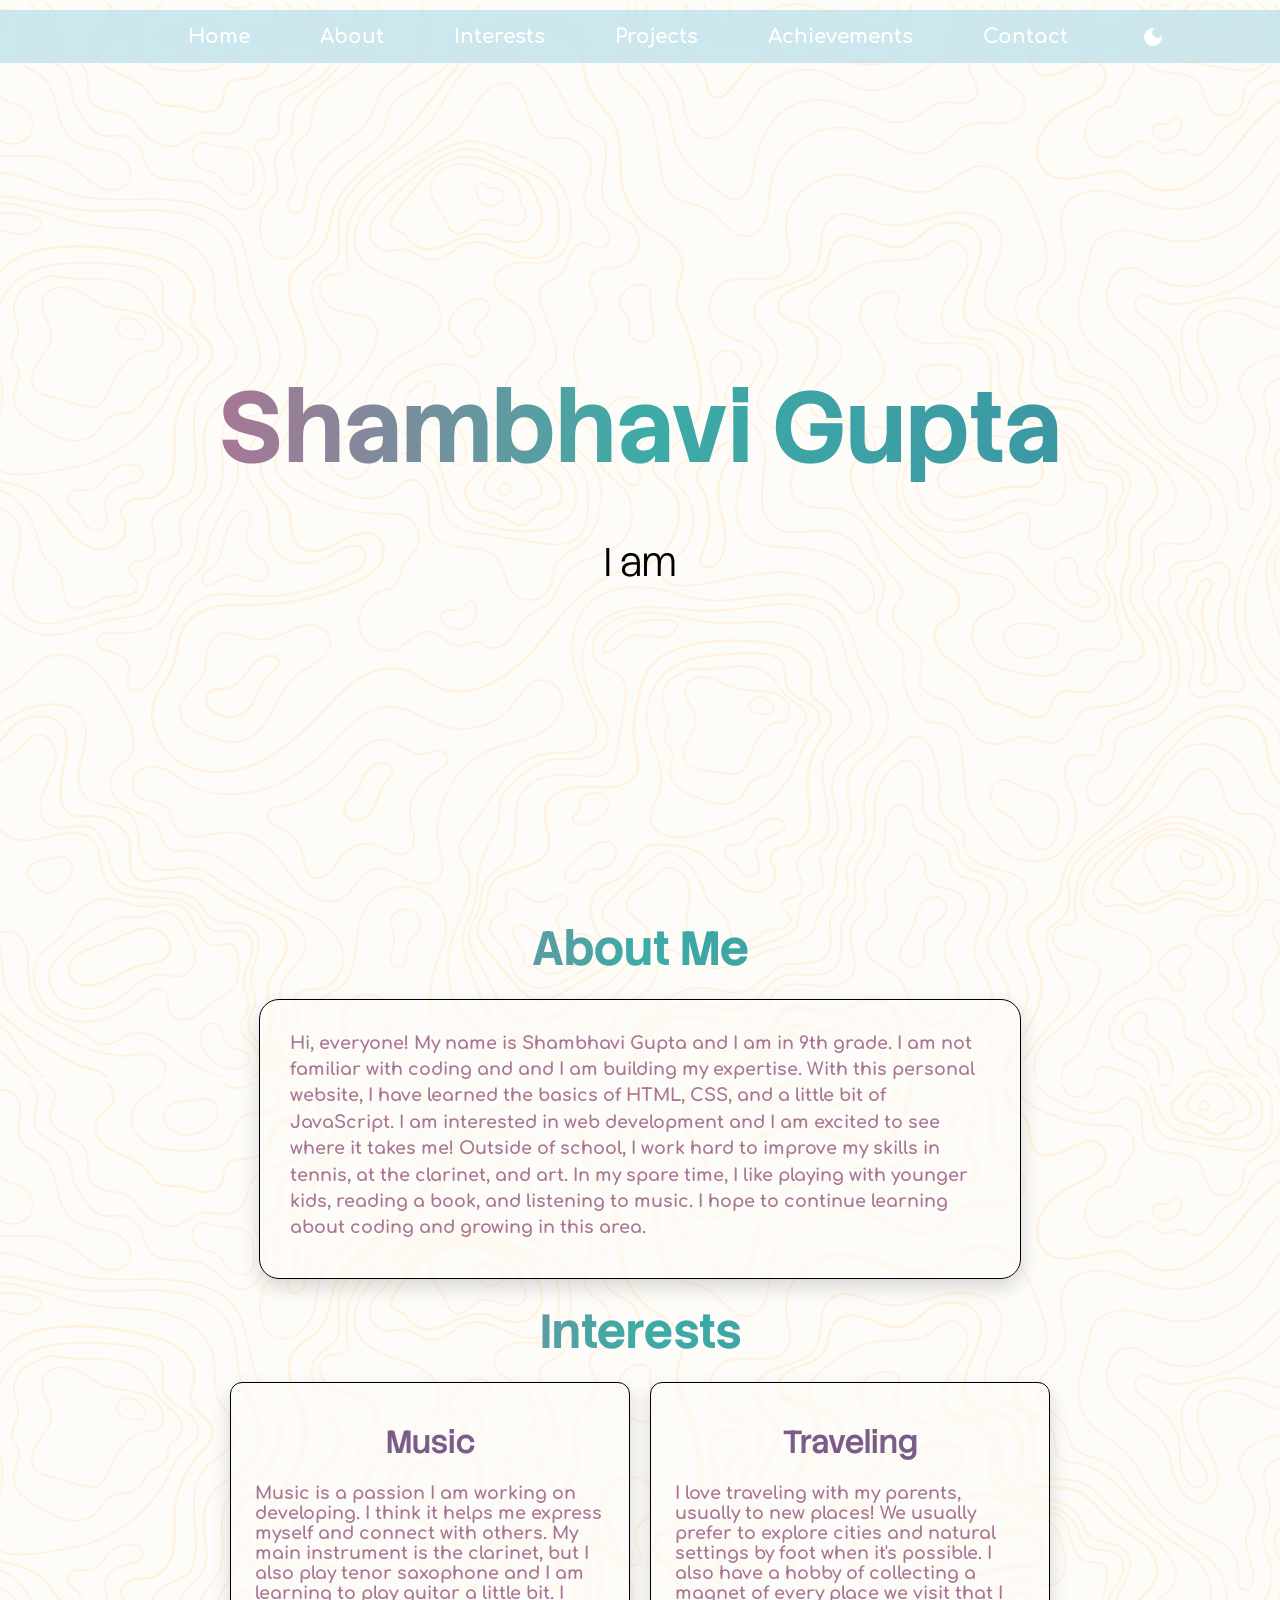
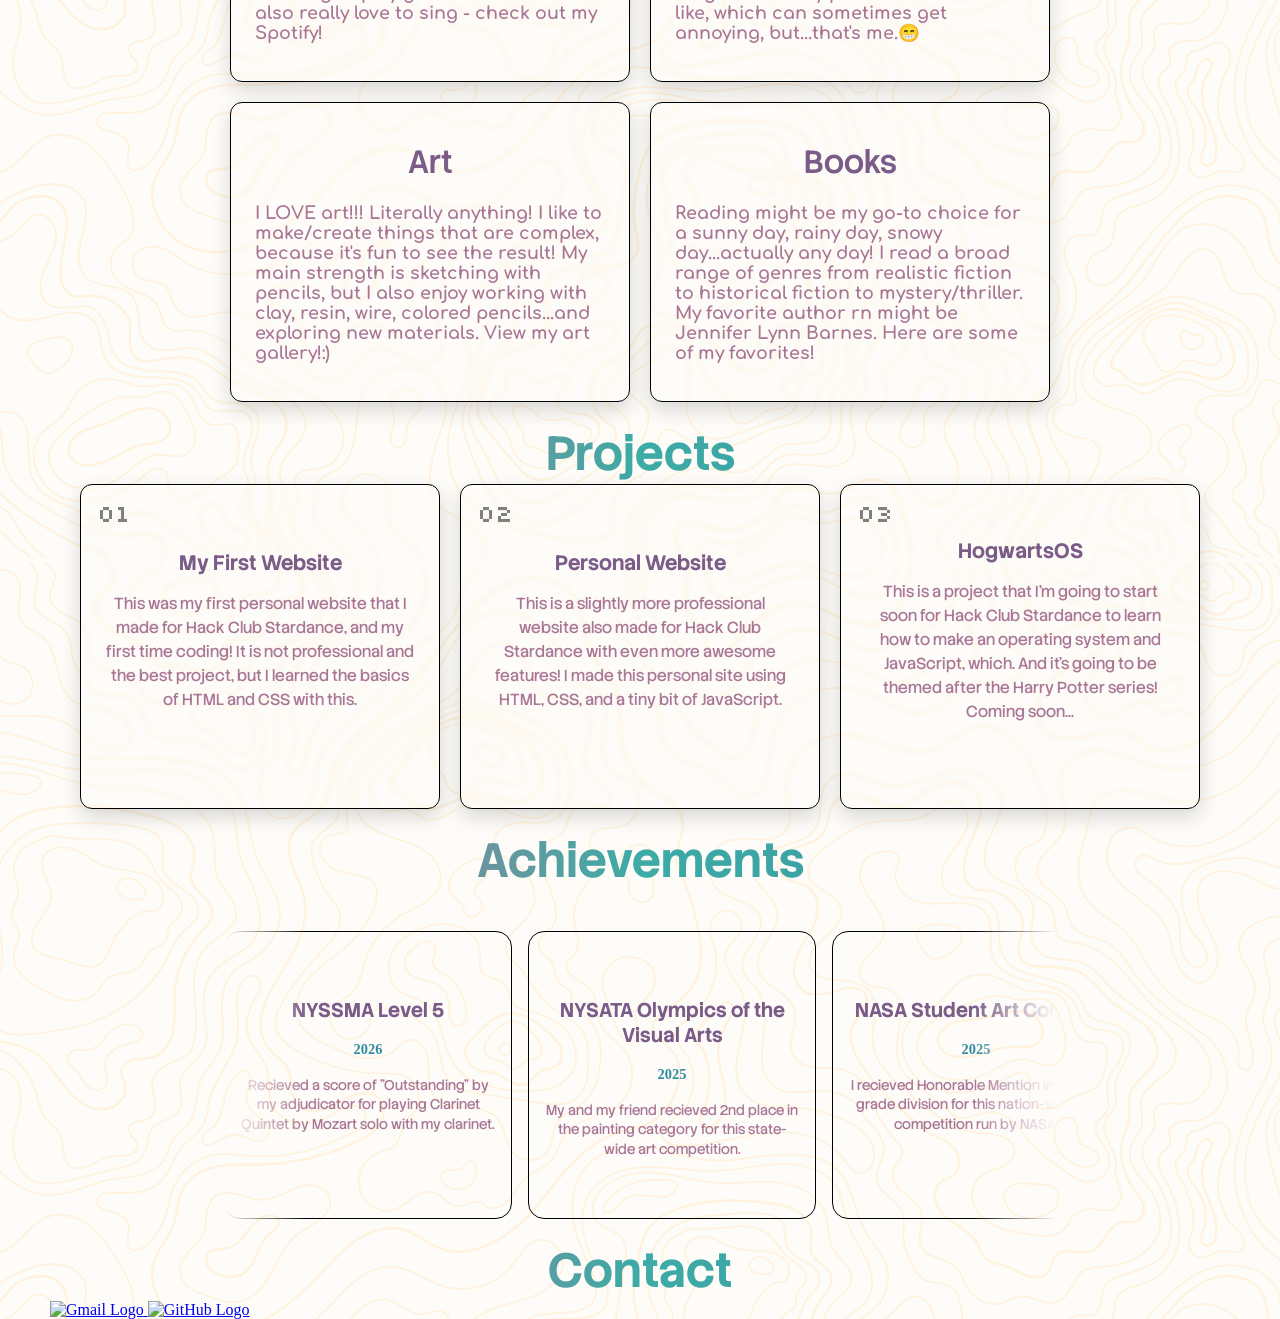
==== commit 30241fcc: "Created the gmail and github logos with links" ====
--- a/index.html
+++ b/index.html
@@ -356,7 +356,8 @@
 
         <h1 id="achievements" class="achievements-header">Achievements</h1>
         <div class="carousel">
-            <div class="group">
+            <div class="track">
+              <div class="group">
                 <div class="card">
                     <h5>NYSSMA Level 5</h5>
                     <h6>2026</h6>
@@ -396,7 +397,9 @@
                         acquired some new skills and interests!
                     </p>
                 </div>
-            <div class="card">
+              </div>
+              <div aria-hidden="true" class="group">
+                <div class="card">
                     <h5>NYSSMA Level 5</h5>
                     <h6>2026</h6>
                     <p>Recieved a score of "Outstanding" by my adjudicator 
@@ -435,10 +438,19 @@
                         acquired some new skills and interests!
                     </p>
                 </div>
+              </div>
+            </div>
         </div>
 
         <h1 id="contact" class="contact-header">Contact</h1>
 
+        <a href="https://mail.google.com/mail/?view=cm&fs=1&to=shambhavi1205@gmail.com&su=Subject&body=Body" target="_blank" rel="noopener noreferrer">
+            <img class="gmail" src="https://static.vecteezy.com/system/resources/previews/022/613/021/non_2x/google-mail-gmail-icon-logo-symbol-free-png.png" alt="Gmail Logo">
+        </a>
+
+        <a href="https://github.com/shambhavi1205-bit" target="_blank" rel="noopener noreferrer">
+            <img class="github" src="https://images.icon-icons.com/3685/PNG/512/github_logo_icon_229278.png" alt="GitHub Logo">
+        </a>
 
         <!--
         <footer class="footer">Created by Shambhavi Gupta</footer>
--- a/style.css
+++ b/style.css
@@ -907,10 +907,9 @@
 */
 
 .carousel {
-    margin: 100px auto;
+    margin: 40px auto 20px;
     width: 65%;
-    display: flex;
-    overflow-x: auto;
+    overflow: hidden;
         -webkit-mask-image: linear-gradient(
         to right,
         transparent,
@@ -927,20 +926,22 @@
     );
 }
 
-.carousel:hover .group{
+.carousel:hover .track {
     animation-play-state: paused;
 }
 
-.carousel::-webkit-scrollbar {
-    display: none;
+.track {
+    display: flex;
+    width: max-content;
+    animation: spin 50s linear infinite;
 }
 
 .group {
     display: flex;
+    flex: none;
     align-items: center;
     justify-content: center;
     gap: 1em;
-    animation: spin 50s linear infinite;
     padding-right: 1em;
 }
 
@@ -988,6 +989,15 @@
 
 @keyframes spin {
     from {translate: 0;}
-    to {translate: -100%;}
-}
-    +    to {translate: -50%;}
+}
+   
+.gmail {
+    width: 5rem;
+    margin-left: 50px;
+}
+
+.github {
+    width: 5rem;
+    margin-right: 50px;
+}
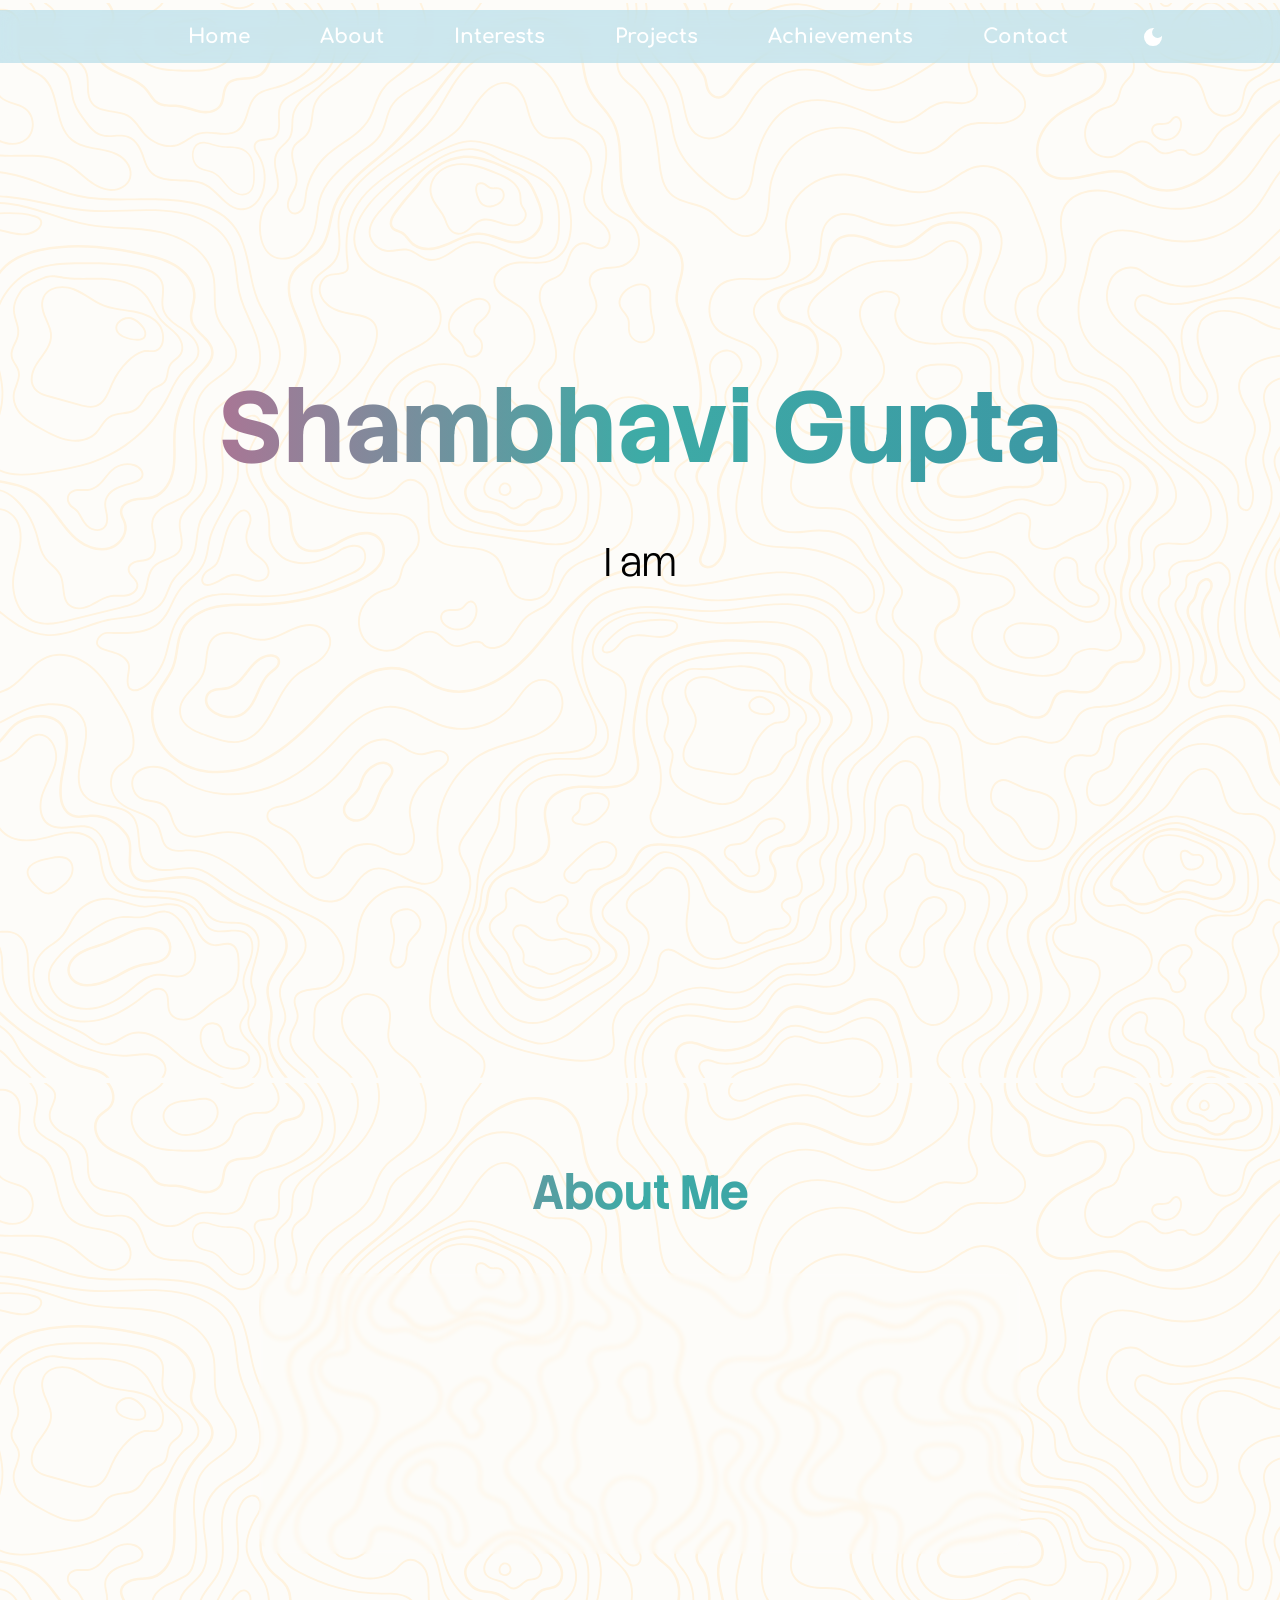
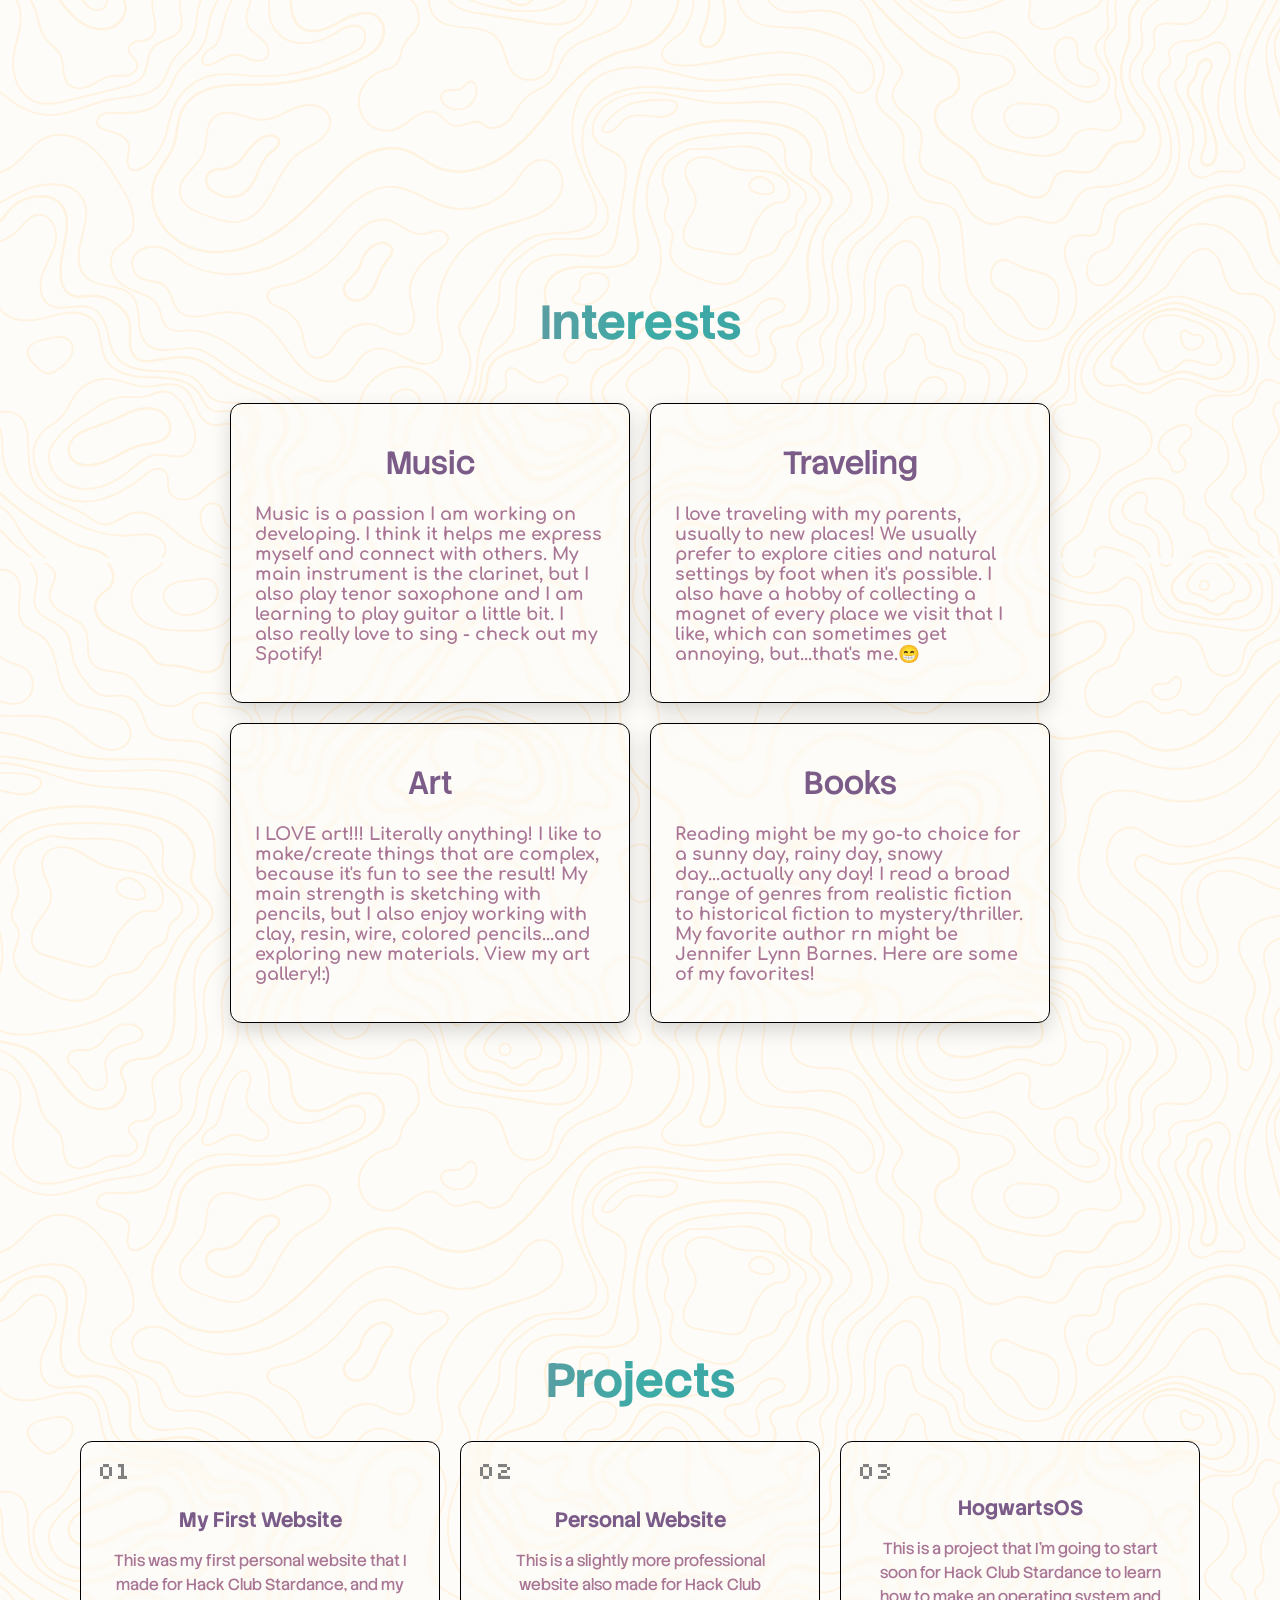
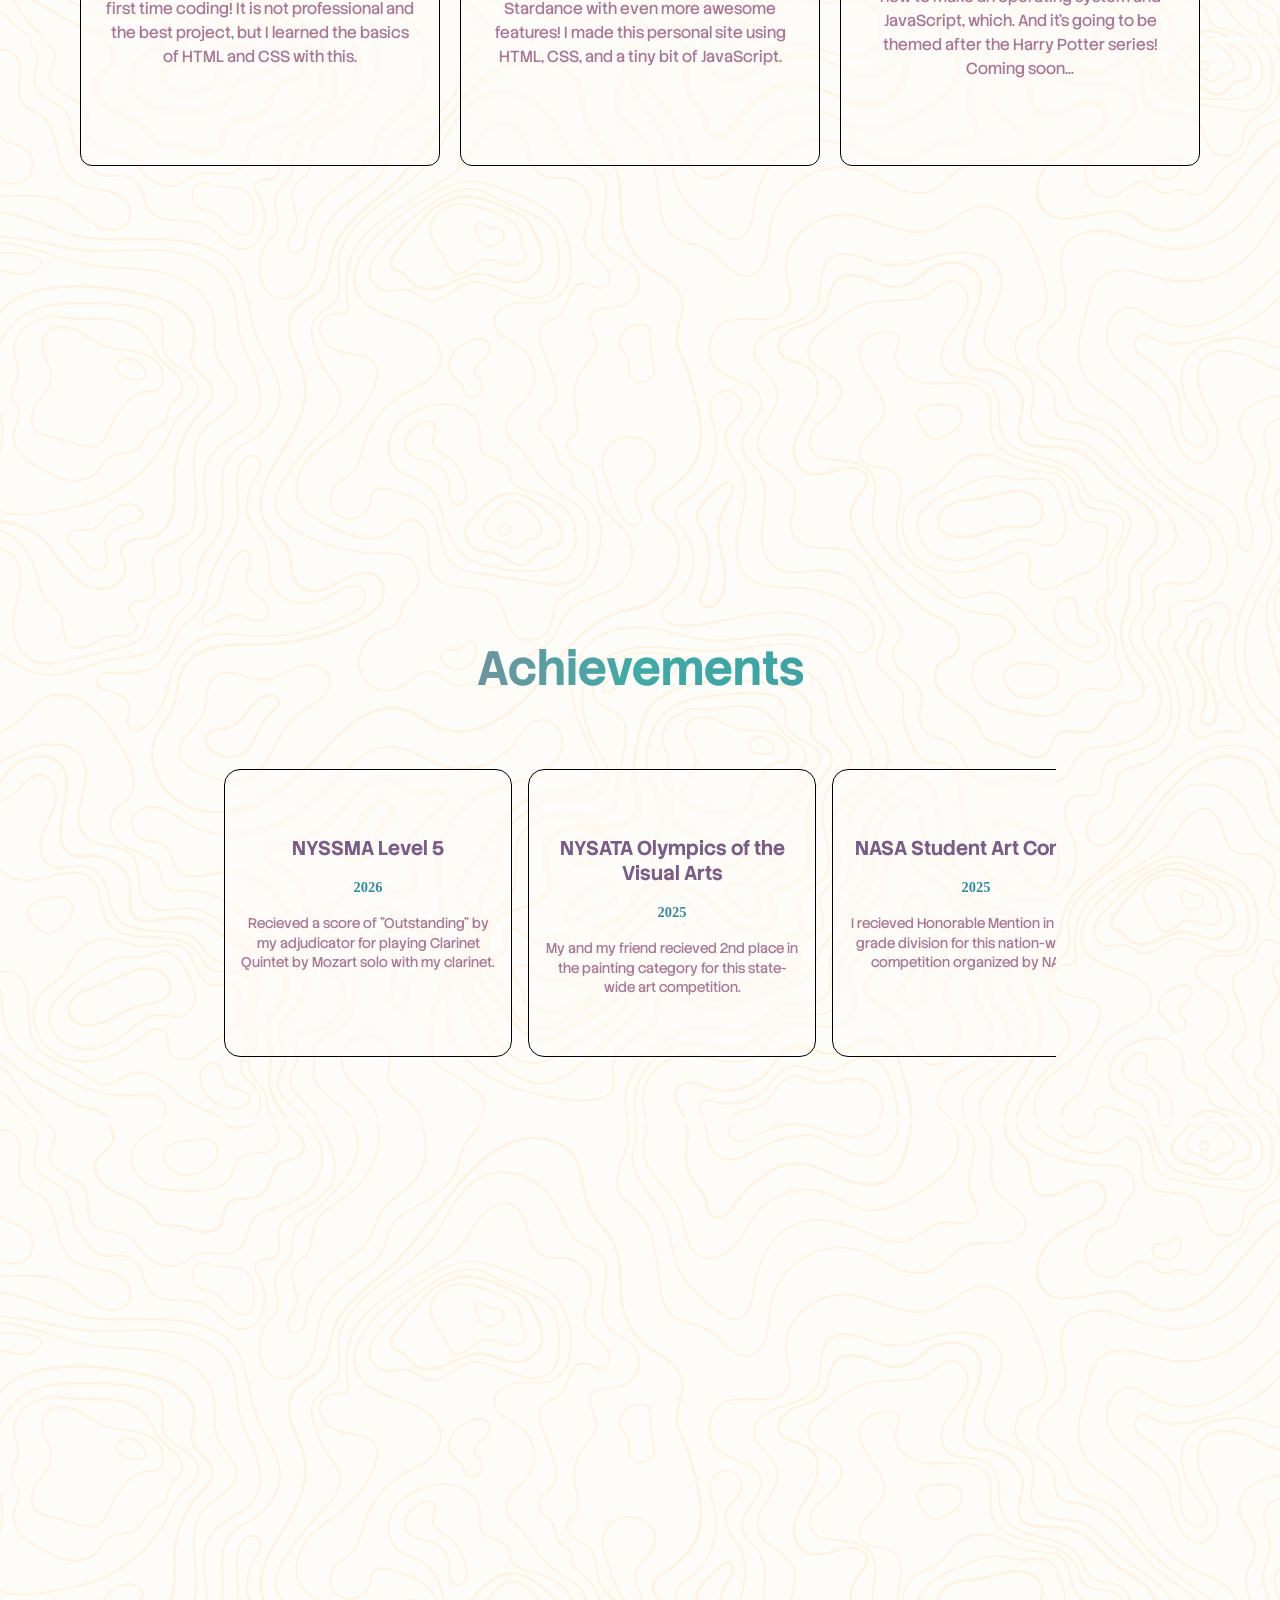
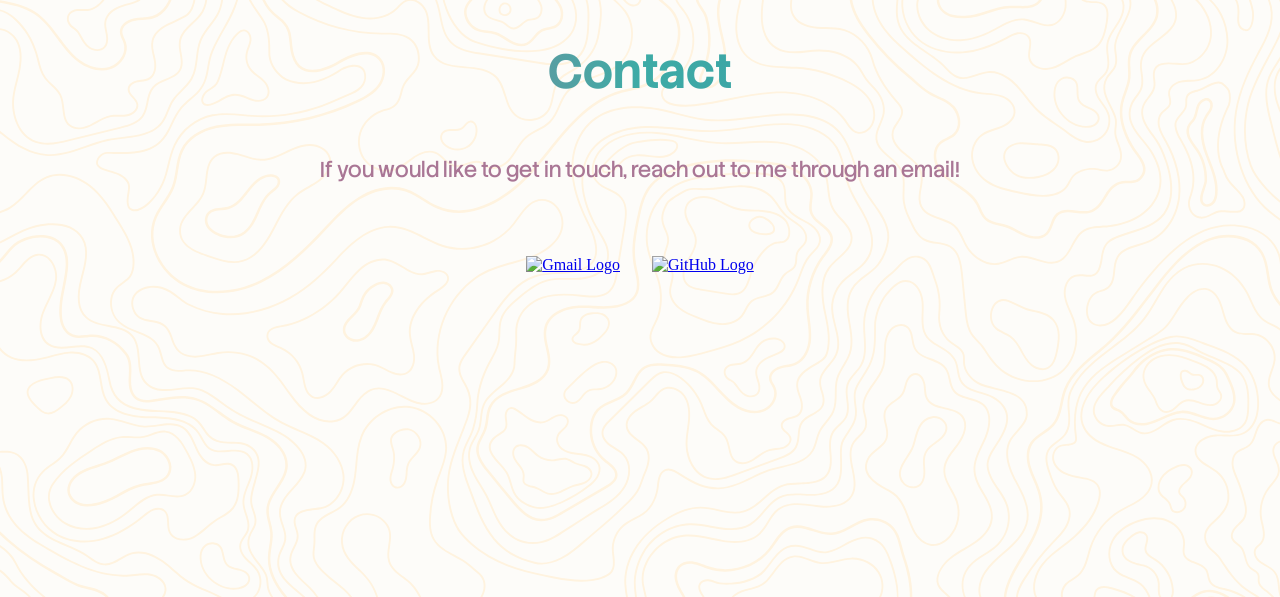
==== commit 0e5013f9: "Added spacing between sections." ====
--- a/index.html
+++ b/index.html
@@ -49,408 +49,419 @@
             </div>
         </div>
 
-        <!--about section header-->
-        <h1 class="about-header">About Me</h1>
-        <!--about section content-->
-        <div id="about" class="about">
-            <p> Hi, everyone! My name is Shambhavi Gupta and I am in 9th grade. I am not familiar with coding and and I am building my expertise. With this personal website, I have learned the basics of HTML, CSS, and a little bit of JavaScript. I am interested in web development and I am excited to see where it takes me! Outside of school, I work hard to improve my skills in tennis, at the clarinet, and art. In my spare time, I like playing with younger kids, reading a book, and listening to music. I hope to continue learning about coding and growing in this area.</p>
-        </div>
-
-        <div id="interests">
-            <h1 class="interests-header">Interests</h1>
-
-            <!--clickable music card that opens up music modal-->
-            <div id="musicCard" class="glass-card">
-                <h2>Music</h2>
-                <p>Music is a passion I am working on developing. I think it helps me express myself and connect with others. My main instrument is the clarinet, but I also play tenor saxophone and I am learning to play guitar a little bit. I also really love to sing - check out my Spotify!</p>
-            </div>
-
-            <div id="modalMusic" class="modal-music">
-                <div class="modal-content">
-                    <span id="closeMusic" class="close">&times;</span>
-                    <button onclick="topFunction1 ()" id="topBtn1">Scroll to top</button>
-                    <h1>Music</h1>
-                    <p>Music is one of my favorite getaways! I started playing the clarinet in 5th grade when I had the option to choose 
-                        an instrument. Before this opportunity, I had no experience with music and I struggled to grasp the concept
-                        of notes in music class! Soon enough, I was going to my first NYSSMA, where I recieved an outstanding on my solo!<br><br>
-                        Going into 6th grade, I went strong into band with my clarinet, and also decided to join choir, which I loved immediately.
-                        My choir sang in our area's Choir Festival, which was a truly amazing experience. In 7th grade, I also auditioned
-                        for my school's select choir, which I was accepted into.<br><br>
-                        For me, 8th grade was my most musicaly year. I picked up tenor saxophone because it was so similar to clarinet.
-                        With it, I played in jazz band and was also accepted into my area's select jazz band, which was soooo fun and exciting!
-                        With my clarinet, I was accepted into my area's select band, and I played outside of school in a great instrument organization.<br><br>
-                        Even though I love instruments, I also like singing just for fun and listening to music. My favorite genre is pop music, as I listen to artists 
-                        such as Taylor Swift, Olivia Rodrigo, Tate McRae, and Demi Lovato (ofc there are more!). Take a look below at some of my Spotify playlists!!!</p>
-                    <div class="spotify">
-                        <iframe data-testid="embed-iframe" src="https://open.spotify.com/embed/playlist/5yfyXp86CzsWFBLhazsYyz?utm_source=generator&si=5bdb3f032518448d" frameBorder="0" allowfullscreen="" allow="autoplay; clipboard-write; encrypted-media; fullscreen; picture-in-picture" loading="lazy"></iframe>
-                        <iframe data-testid="embed-iframe" src="https://open.spotify.com/embed/playlist/2XRkcRXCmcxph8xBhBeBCE?utm_source=generator&si=125e341a1fe74c2b" frameBorder="0" allowfullscreen="" allow="autoplay; clipboard-write; encrypted-media; fullscreen; picture-in-picture" loading="lazy"></iframe>
-                        <iframe data-testid="embed-iframe" style="border-radius:12px" src="https://open.spotify.com/embed/playlist/1fnbCpymXUmzuJQ0CtxvdR?utm_source=generator&si=4be87766e2ce4260" width="100%" height="352" frameBorder="0" allowfullscreen="" allow="autoplay; clipboard-write; encrypted-media; fullscreen; picture-in-picture" loading="lazy"></iframe>
-                    </div>
-                </div>
-            </div>
-                    
-            <!--clickable traveling card that opens up traveling modal-->
-                <div id="travelingCard" class="glass-card">
-                    <h2>Traveling</h2>
-                    <p>I love traveling with my parents, usually to new places! We usually prefer to explore cities and natural
-                        settings by foot when it's possible. I also have a hobby of collecting a magnet of every place we visit that 
-                        I like, which can sometimes get annoying, but...that's me.😁 
-                    </p>
-                </div>
-
-                <div id="modalTraveling" class="modal-traveling">
+        <section class="page">
+            <h1 class="about-header">About Me</h1>
+            <!--about section content-->
+            <div id="about" class="about">
+                <p> Hi, everyone! My name is Shambhavi Gupta and I am in 9th grade. I am not familiar with coding and and I am building my expertise. With this personal website, I have learned the basics of HTML, CSS, and a little bit of JavaScript. I am interested in web development and I am excited to see where it takes me! Outside of school, I work hard to improve my skills in tennis, at the clarinet, and art. In my spare time, I like playing with younger kids, reading a book, and listening to music. I hope to continue learning about coding and growing in this area.</p>
+            </div>
+        </section>
+
+        <section class="page">
+            <div id="interests" class="interests-section">
+                <h1 class="interests-header">Interests</h1>
+
+                <!--clickable music card that opens up music modal-->
+                <div id="musicCard" class="glass-card">
+                    <h2>Music</h2>
+                    <p>Music is a passion I am working on developing. I think it helps me express myself and connect with others. My main instrument is the clarinet, but I also play tenor saxophone and I am learning to play guitar a little bit. I also really love to sing - check out my Spotify!</p>
+                </div>
+
+                <div id="modalMusic" class="modal-music">
                     <div class="modal-content">
-                        <span id="closeTraveling"class="close">&times;</span>
-                        <button onclick="topFunction2 ()" id="topBtn2">Scroll to top</button>
-                        <h1>Traveling</h1>
-                        <p class="intro">I absolutely love going places and exploring new cultures and sights! 
-                            I always travel with my family and if we are bored on the weekends, we just go
-                            on day trips. Sometimes, though, we like going on big trips. Honestly, when we 
-                            come back home, it feels like we never went and that we have to search for another
-                            plac to go to! Below you will find reviewes of some places I've been to!</p>
-                        <h3 class="hawaii">Hawaii, United States</h3>
-                        <img class="hawaii" src="https://lh3.googleusercontent.com/gm8uru_fSFU4S07IIk_CqNeEM7cfHZVUyRne1jikuxcQRCDTsizQG4cnnXSQZbXvvu9tAUQ3X0yNNXBNdgXcLT5XtWtfXbfDh97EqpyIdRekVaZ36CU=w1920-h1080-n" alt="Picture of O'ahu and the mountains and water">
-                        <p class="hawaii">Hawaii is definitely my favorite place I've visited so far; I went 
-                            to O'ahu and the Big Island! There is so much to do, with activities for every type of person like:
-                            hikes, beaches, farms (macadamia nuts, pineapple, coffee, etc) farmer's markets, gift shops, restaurants...
-                            and even more! The view on both islands was breathtaking with the mountains, volcano (on the Big Island!), 
-                            stargazing, and the natural scenery during drives! If you are looking for an adventurous trip or a 
-                            relaxing vacation, I would totally recommend Hawaii!</p>
-                        <h3 class="paris">Paris, France</h3>
-                        <img class="paris" src="https://i0.wp.com/handluggageonly.co.uk/wp-content/uploads/2023/10/Best-Things-To-Do-In-Paris-France-23.jpg?resize=1000%2C1500&ssl=1" alt="Picture of Eiffel Tower">
-                        <p class="paris">I feel like I can go to Paris a million times! It is sooo full of rich culture...and even more
-                            amazing food! There are many shops, bakeries, architecture, etc. But wait! If you are an 
-                            art lover like me - or even if you aren't - there is so much art to appreciate! Be sure to check out the 
-                            Louvre museum if you are not short on time. A city like Paris is truly special!</p>
-                        <h3 class="disney">Disney World, United States</h3>
-                        <img class="disney" src="https://dynamic-media-cdn.tripadvisor.com/media/photo-o/18/dc/6d/64/cinderella-s-castle-at.jpg?w=1200&h=-1&s=1" alt="picture of Animal Kingdom in Disney World">
-                        <p class="disney">Disney is the ultimate place for fun and to feel like a kid! There are so many 
-                            rides for everyone, and I know that because I do NOT like rollercoasters! The Magic Kingdom is a 
-                            magical time with princess visits and classic character rides. The Animal Kindgom boasts many 
-                            different animals with real-live animal shows! Get ready to spend an awesome vacation!</p>
-                        <h3 class="watkins">Watkins Glen State Park, NY, United States</h3>
-                        <img class="watkins" src="https://encrypted-tbn0.gstatic.com/images?q=tbn:ANd9GcTiv6XRTAYARl7ztj13MXwunbKPJhUGBbVn_tPtaSTzZw&s=10" alt="picture of Watkins Glen-a waterfall">
-                        <p class="watkins">Watkins Glen! Trips always don't have to be extremely famous cities...I like
-                            nature, too! Watkins Glen State Park is a beautifuly hiking gorge with many waterfalls along
-                            the way, including a Rainbow falls where you can actually get wet by the spray of water! The
-                            hike is easy on a sort-of smooth rock trail where millions of people walk every year. You can 
-                            choose to do multiple trails, the whole trail, or walk a little bit and just come back. Either
-                            way, there is natural beauty in this place!
-                        <h3 class="venice">Venice, Italy</h3>
-                        <img class="venice" src="https://cdn.sanity.io/images/nxpteyfv/goguides/0b61501b578f06a2067e15dbf9b5e2a010712803-1600x1066.jpg" alt="picture of a canal in Venice">
-                        <p class="venice">I am honestly still mesmerized by Venice. It is so cool to think that it is a city of canals,
-                            with no other means of transportation (besides walking ofc)! When I stepped on the cobblestone streets,
-                            I was literally wowed. There were so many cute shops on either sides wherever I walked, and the small bridge
-                            above canals were great spots to take pictures. The plaza with the basilica (St. Mark's Square) was also 
-                            breathtaking in the sunset, especially with bustling tourists and people waiting for gondola rides. We did a
-                            gondola ride right at noon, so that the water sparkled...and it was a little hot, but that's okay! Venice is a
-                            must-visit city for anyone!
-                        <h3 class="banff">Banff National Park, Canada</h3>
-                        <img class="banff" src="https://www.travelblissnow.com/wp-content/uploads/2024/02/Moraine-Lake-cover.jpg" alt="picture of Moraine lake in Canada">
-                        <p class="banff">Wow, Banff was just awesome. We went to both lakes - Lake Louise and Moraine Lake. I felt that there 
-                            were a lot more people in Lake Louise, but the view was grand. As soon as we walked there, mountains were ahead 
-                            of us, tall and thin trees on both sides, with a very pretty green lake in front of us. There was also a trail 
-                            around the lake with small spots in between the trail where you could sit down by the water. I thought that was 
-                            really peaceful. To get to Moraine Lake, we had to take another shuttle. I thought this lake was wayyyy more 
-                            quiet and we climbed up some steps to get to a peak of rocks which overlooked the lake. The view was amazing! 
-                            I totally recommend coming to Banff National Park if you like lakes, hiking, or just want to view the natural 
-                            world.
-                        </p>
-                        <h3 class="barcelona">Barcelona, Spain</h3>
-                        <img class="barcelona" src="https://cdn.britannica.com/15/194815-050-08B5E7D1/Nativity-facade-Sagrada-Familia-cathedral-Barcelona-Spain.jpg" alt="picture of Sagrada Familia">
-                        <p class="barcelona">Okay, so I really enjoyed going to Barcelona, Spain. I genuinely only really remember 
-                            the cathedral there, called Sagrada Familia. It was beautiful. It was soooo ornately carved and huge 
-                            from the outside, and the rainbow stained glass instead honestly made me want to stay there for two hours. 
-                            Yep. It was that amazing. We also walked around the city in the narrow streets and then the main 
-                            areas/plazas in the evening. I think Barcelona is a good place to visit if you want to check off Spain!
-                        </p>
-                        <h3 class="sintra">Sintra, Portugal</h3>
-                        <img class="sintra" src="https://yellowcabtttours.pt/wp-content/uploads/sintra-portugal-1024x682.webp" alt="picture of Sintra castle">
-                        <p class="sintra">I thought Sintra was a different experience for me. We started off by walking in a small town 
-                            and getting Portugal’s famous custard tarts, and then waited a really long time for an Uber to come so we 
-                            could go up to the castle. Pena Palace is located among mountains, so it was a very scenic, relaxing, and 
-                            windy drive. We went inside the palace with our timed group, and walked through some of the rooms inside. 
-                            I honestly thought that there would be more rooms on display or that it would be a longer visit, but it 
-                            was actually pretty short. The view up top was amazing, though. 
-                        </p>
-                    </div>
-                </div>
-
-            <!--clickable art card that opens up art modal-->
-                <div id="artCard" class="glass-card">
-                    <h2>Art</h2>
-                    <p>I LOVE art!!! Literally anything! I like to make/create things that are complex,
-                        because it's fun to see the result! My main strength is sketching with pencils,
-                        but I also enjoy working with clay, resin, wire, colored pencils...and exploring
-                        new materials. View my art gallery!:)
-                    </p>
-                </div>
-
-                <div id="modalArt" class="modal-art">
-                    <div class="modal-content">
-                        <span id="closeArt"class="close">&times;</span>
-                        <button onclick="topFunction3 ()" id="topBtn3">Scroll to top</button>
-                            <div class="art-img">
-                                <img class="babyme" src="images/babyme.jpg" alt="picture of a baby sketch"/>
-                                <div class="art-overlay">
-                                    I made this sketch using only different values of graphite pencils across
-                                    about 7 hours. It is a sketch of when I was about two years old.
-                                </div>
-                            </div>
-                            <div class="art-img">
-                                <img class="bird" src="images/bird.jpg" alt="picture of a bird sketch"/>
-                                <div class="art-overlay">
-                                    I made this blue jay sketch using graphite pencils and colored pencils while looking
-                                    at a picture.
-                                </div>
-                            </div>
-                            <div class="art-img">
-                                <img class="dance" src="images/dance.jpg" alt="picture of a dancer sketch"/>
-                                <div class="art-overlay">
-                                    I made this sketch using only different values of graphite pencils. I made this
-                                    sketch of a dancer to practice drawing figures.
-                                </div>
-                            </div>
-                            <div class="art-img">
-                                <img class="eye" src="images/eye.jpg" alt="picture of an eye sketch"/>
-                                <div class="art-overlay">
-                                    I made this sketch using colored pencils and a tutorial. The tutorial is by Art By Ali Haider - you can follow along, too!
-                                </div>
-                            </div>
-                            <div class="art-img">
-                                <img class="claypalette" src="images/claypalette.jpg" alt="picture of a small clay palette charm"/>
-                                <div class="art-overlay">
-                                    I made this little palette charm using Model Magic and a tutorial. The tutorial is by Creative Rachy - her creations are awesome!
-                                </div>
-                            </div>
-                            <div class="art-img">
-                                <img class="claypresent" src="images/claypresent.jpg" alt="picture of a small clay present charm"/>
-                                <div class="art-overlay">
-                                    I made this little present-cat charm using Model Magic and a tutorial. The tutorial is by Creative Rachy - her creations are awesome!
-                                </div>
-                            </div>
-                            <div class="art-img">
-                                <img class="clayravioli" src="images/clayravioli.jpg" alt="picture of a small clay ravioli charm"/>
-                                <div class="art-overlay">
-                                    I made this really cute ravioli charm using Model Magic and a tutorial. The tutorial is by Creative Rachy - her creations are awesome!
-                                </div>
-                            </div>
-                            <div class="art-img">
-                                <img class="claytartcat" src="images/claytartcat.jpg" alt="picture of a small clay tart cat charm"/>
-                                <div class="art-overlay">
-                                    I made this adorable clay tart charm using Model Magic and a tutorial. The tutorial is by Creative Rachy - her creations are awesome!
-                                </div>
-                            </div>
-                            <div class="art-img">
-                                <img class="resinbookmark" src="images/resinbookmark.jpg" alt="picture of a resin bookmark"/>
-                                <div class="art-overlay">
-                                    I made this resin bookmark using UV resin and a mold. It took me 3 hours, but it was definitely
-                                    worth it! 
-                                </div>
-                            </div>
-                            <div class="art-img">
-                                <img class="resinpen" src="images/resinpen.jpg" alt="picture of a resin pen"/>
-                                <div class="art-overlay">
-                                    I made these resin pens using UV resin and molds for my teachers. It took me a long time,
-                                    but I like how they turned out!
-                                </div>
-                            </div>
-                            <div class="art-img">
-                                <img class="jeans1" src="images/jeans1.jpg" alt="picture one of jeans purse progress"/>
-                                <div class="art-overlay">
-                                    I am currently in the process of making an upcycled jeans purse. Here is picture one; it shows
-                                    my work area. 
-                                </div>
-                            </div>
-                            <div class="art-img">
-                                <img class="jeans2" src="images/jeans2.jpg" alt="picture two of jeans purse progress"/>
-                                <div class="art-overlay">
-                                    I am currently in the process of making an upcycled jeans purse. Here is picture two;
-                                    it shows how I cut puzzle pieces out of old jeans and glued them.
-                                </div>
-                            </div>
-                            <div class="art-img">
-                                <img class="jeans3" src="images/jeans3.jpg" alt="picture three of jeans purse progress"/>
-                                <div class="art-overlay">
-                                    I am currently in the process of making an upcycled jeans purse. Here is picture three;
-                                    it shows how I planned to organize the pieces on paper first, then cut them based on 
-                                    colors.
-                                </div>
-                            </div>
-                            <div class="art-img">
-                                <img class="naturals" src="images/naturals.jpg" alt="a picture of a 3D printed coin about the Naturals series"/>
-                                <div class="art-overlay">
-                                    I made this book coin based on the Naturals series by Jennifer Lynn Barnes and 3D printed it.
-                                </div>
-                            </div>
-                            <div class="art-img">
-                                <img class="selection" src="images/selection.jpg" alt="a picture of a 3D printed coin about the Selection series"/>
-                                <div class="art-overlay">
-                                    I made this book coin based on the Selection series by Kiera Cass and 3D printed it.
-                                </div>
-                            </div>
-                            <div class="art-img">
-                                <img class="bluejay" src="images/bluejay.jpg" alt="a picture of a scratch art blue jay"/>
-                                <div class="art-overlay">
-                                    I made this blue jay by scratching on a black scratch sheet so that the white would show.
-                                </div>
-                            </div>
-                    </div>
-                </div>
-
-            <!--clickable book card that opens up book modal-->
-                <div id="bookCard" class="glass-card">
-                    <h2>Books</h2>
-                    <p>Reading might be my go-to choice for a sunny day, rainy day, snowy day...actually any day! I read a broad range of genres from realistic fiction to historical fiction to mystery/thriller. My favorite author rn might be Jennifer Lynn Barnes. Here are some of my favorites!</p>
-                </div>
-
-                <div id="modalBook" class="modal-book">
-                    <div class="modal-content">
-                        <span id="closeBook"class="close">&times;</span>
-                        <button onclick="topFunction4 ()" id="topBtn4">Scroll to top</button>
-                        <h3 class="games">The Inheritance Games by Jennifer Lynn Barnes</h3>
-                        <img class="games" src="https://www.hachettebookgroup.com/wp-content/uploads/2023/02/9781368052405-1.jpg" alt="an image of The Inheritance Games cover"/>
-                        <p class="games">The Inheritance Games involves a little bit of thriller and romance, but it is centered around mystery. I love how Jennifer Lynn Barnes weaves the stories together, and how all the secrets unravel after you read the novellas as well with the main books! This series follows the story of Avery Grambs, a teenager invisible at her high school, who is mysteriously left to inherit a stranger's entire billion fortune. Avery's journey takes the reader across various puzzles to discover why she was left with so much money and what she has to do with all of the Hawthornes.</p>
-                        <h3 class="sunkissed">Sunkissed by Kasie West</h3>
-                        <img class="sunkissed" src="https://i.gr-assets.com/images/S/compressed.photo.goodreads.com/books/1603459033l/54456763.jpg" alt="cover of the book Sunkissed"/>
-                        <p class="sunkissed">Sunkissed is a relatable and funny romance novel by one of my favorite authors, Kasie West. It follows Avery, who is forced to spend her summer at a no-internet camp. She is usually predictable and likes to stay in her comfort zone listening to music, so her goal is to try new things. What could be better than helping write a song for a struggling band...and a nice guy named Brooks? Be ready to pull an all-nighter if you pick up this book!</p>
-                        <h3 class="my-life">My Life With The Walter Boys by Ali Novak</h3>
-                        <img class="my-life" src="https://m.media-amazon.com/images/I/7110kzNPjvL._UF1000,1000_QL80_.jpg" alt="My Life With The Walter Boys book cover"/>
-                        <p class="my-life">I love My Life With The Walter Boys!!! This duology is so sweet, and can be relatable to everyone. There are themes of trying your best and going with the flow. It's a romance novel with a major love triangle - two of the Walter boys like Jackie, and she has feelings for both of them. Meanwhile, she's dealing with her parent's grief, new home, and fitting in at a high school where everyone has heard her story. This series will definitely leave you laughing and swooning along the way! (p.s. check out the show, too!)</p>
-                    </div>
-                </div>
-        </div>
-
-        <h1 id="projects" class="projects-header">Projects</h1>
-        <div class="projects-grid">
-        <div class="glass-card2">
-            <h4 class="projects">01</h4>
-            <h5 class="projects">My First Website</h5>
-            <p class="projects">This was my first personal website that I made for Hack Club Stardance, and my
-                first time coding! It is not professional and the best project, but I learned the basics of HTML and CSS with this.</p>
-            <div class="links">
-                <a href="https://shambhavi1205-bit.github.io/personal-website-v-2/" target="_blank" rel="noopener noreferrer">view project</a>
-                <a href="https://github.com/shambhavi1205-bit/personal-website-v-2" target="_blank" rel="noopener noreferrer">view github</a>
-            </div>
-        </div>
-        <div class="glass-card2">
-            <h4 class="projects">02</h4>
-            <h5 class="projects">Personal Website</h5>
-            <p class="projects">This is a slightly more professional website also made for Hack Club Stardance with even
-                more awesome features! I made this personal site using HTML, CSS, and a tiny bit of JavaScript.</p>
-            <div class="links">
-                <a href="https://shambhavi1205-bit.github.io/Hack-Club/" target="_blank" rel="noopener noreferrer">view project</a>
-                <a href="https://github.com/shambhavi1205-bit/Hack-Club" target="_blank" rel="noopener noreferrer">view github</a>
-            </div>
-        </div>
-        <div class="glass-card2">
-            <h4 class="projects">03</h4>
-            <h5 class="projects">HogwartsOS</h5>
-            <p class="projects">This is a project that I'm going to start soon for Hack Club Stardance to learn how to make an operating system and JavaScript, which. And it's going to be themed after the Harry Potter series! Coming soon...</p>
-            <div class="links">
-                <a href="https://www.harrypotter.com/" target="_blank" rel="noopener noreferrer">view official website!</a>
-                <a href="https://www.harrypotter.com/discover/books/harry-potter-and-the-order-of-the-phoenix" target="_blank" rel="noopener noreferrer">my fav book!</a>
-            </div>
-        </div>
-        </div>
-
-        <h1 id="achievements" class="achievements-header">Achievements</h1>
-        <div class="carousel">
-            <div class="track">
-              <div class="group">
-                <div class="card">
-                    <h5>NYSSMA Level 5</h5>
-                    <h6>2026</h6>
-                    <p>Recieved a score of "Outstanding" by my adjudicator 
-                        for playing Clarinet Quintet by Mozart solo with my
-                        clarinet.
-                    </p>
-                </div>
-                <div class="card">
-                    <h5>NYSATA Olympics of the Visual Arts</h5>
-                    <h6>2025</h6>
-                    <p>My and my friend recieved 2nd place in the
-                        painting category for this state-wide art
-                        competition.
-                    </p>
-                </div>
-                <div class="card">
-                    <h5>NASA Student Art Contest</h5>
-                    <h6>2025</h6>
-                    <p>I recieved Honorable Mention in the 7th grade
-                        division for this nation-wide art competition run
-                        by NASA.
-                    </p>
-                </div>
-                <div class="card">
-                    <h5>Suburban Council Music Festival</h5>
-                    <h6>2025 and 2026</h6>
-                    <p>I played in this area select festival for two consecutive years - 
-                        one year on clarinet in concert band, and one year on tenor
-                        saxophone in jazz band.
-                    </p>
-                </div>
-                <div class="card">
-                    <h5>Stardance Hack Club</h5>
-                    <h6>2026</h6>
-                    <p>I have logged 40+ hours of coding for this challenge and have
-                        acquired some new skills and interests!
-                    </p>
-                </div>
-              </div>
-              <div aria-hidden="true" class="group">
-                <div class="card">
-                    <h5>NYSSMA Level 5</h5>
-                    <h6>2026</h6>
-                    <p>Recieved a score of "Outstanding" by my adjudicator 
-                        for playing Clarinet Quintet by Mozart solo with my
-                        clarinet.
-                    </p>
-                </div>
-                <div class="card">
-                    <h5>NYSATA Olympics of the Visual Arts</h5>
-                    <h6>2025</h6>
-                    <p>My and my friend recieved 2nd place in the
-                        painting category for this state-wide art
-                        competition.
-                    </p>
-                </div>
-                <div class="card">
-                    <h5>NASA Student Art Contest</h5>
-                    <h6>2025</h6>
-                    <p>I recieved Honorable Mention in the 7th grade
-                        division for this nation-wide art competition run
-                        by NASA.
-                    </p>
-                </div>
-                <div class="card">
-                    <h5>Suburban Council Music Festival</h5>
-                    <h6>2025 and 2026</h6>
-                    <p>I played in this area select festival for two consecutive years - 
-                        one year on clarinet in concert band, and one year on tenor
-                        saxophone in jazz band.
-                    </p>
-                </div>
-                <div class="card">
-                    <h5>Stardance Hack Club</h5>
-                    <h6>2026</h6>
-                    <p>I have logged 40+ hours of coding for this challenge and have
-                        acquired some new skills and interests!
-                    </p>
-                </div>
-              </div>
-            </div>
-        </div>
-
-        <h1 id="contact" class="contact-header">Contact</h1>
-
-        <a href="https://mail.google.com/mail/?view=cm&fs=1&to=shambhavi1205@gmail.com&su=Subject&body=Body" target="_blank" rel="noopener noreferrer">
-            <img class="gmail" src="https://static.vecteezy.com/system/resources/previews/022/613/021/non_2x/google-mail-gmail-icon-logo-symbol-free-png.png" alt="Gmail Logo">
-        </a>
-
-        <a href="https://github.com/shambhavi1205-bit" target="_blank" rel="noopener noreferrer">
-            <img class="github" src="https://images.icon-icons.com/3685/PNG/512/github_logo_icon_229278.png" alt="GitHub Logo">
-        </a>
+                        <span id="closeMusic" class="close">&times;</span>
+                        <button onclick="topFunction1 ()" id="topBtn1">Scroll to top</button>
+                        <h1>Music</h1>
+                        <p>Music is one of my favorite getaways! I started playing the clarinet in 5th grade when I had the option to choose 
+                            an instrument. Before this opportunity, I had no experience with music and I struggled to grasp the concept
+                            of notes in music class! Soon enough, I was going to my first NYSSMA, where I recieved an outstanding on my solo!<br><br>
+                            Going into 6th grade, I went strong into band with my clarinet, and also decided to join choir, which I loved immediately.
+                            My choir sang in our area's Choir Festival, which was a truly amazing experience. In 7th grade, I also auditioned
+                            for my school's select choir, which I was accepted into.<br><br>
+                            For me, 8th grade was my most musicaly year. I picked up tenor saxophone because it was so similar to clarinet.
+                            With it, I played in jazz band and was also accepted into my area's select jazz band, which was soooo fun and exciting!
+                            With my clarinet, I was accepted into my area's select band, and I played outside of school in a great instrument organization.<br><br>
+                            Even though I love instruments, I also like singing just for fun and listening to music. My favorite genre is pop music, as I listen to artists 
+                            such as Taylor Swift, Olivia Rodrigo, Tate McRae, and Demi Lovato (ofc there are more!). Take a look below at some of my Spotify playlists!!!</p>
+                        <div class="spotify">
+                            <iframe data-testid="embed-iframe" src="https://open.spotify.com/embed/playlist/5yfyXp86CzsWFBLhazsYyz?utm_source=generator&si=5bdb3f032518448d" frameBorder="0" allowfullscreen="" allow="autoplay; clipboard-write; encrypted-media; fullscreen; picture-in-picture" loading="lazy"></iframe>
+                            <iframe data-testid="embed-iframe" src="https://open.spotify.com/embed/playlist/2XRkcRXCmcxph8xBhBeBCE?utm_source=generator&si=125e341a1fe74c2b" frameBorder="0" allowfullscreen="" allow="autoplay; clipboard-write; encrypted-media; fullscreen; picture-in-picture" loading="lazy"></iframe>
+                            <iframe data-testid="embed-iframe" style="border-radius:12px" src="https://open.spotify.com/embed/playlist/1fnbCpymXUmzuJQ0CtxvdR?utm_source=generator&si=4be87766e2ce4260" width="100%" height="352" frameBorder="0" allowfullscreen="" allow="autoplay; clipboard-write; encrypted-media; fullscreen; picture-in-picture" loading="lazy"></iframe>
+                        </div>
+                    </div>
+                </div>
+                        
+                <!--clickable traveling card that opens up traveling modal-->
+                    <div id="travelingCard" class="glass-card">
+                        <h2>Traveling</h2>
+                        <p>I love traveling with my parents, usually to new places! We usually prefer to explore cities and natural
+                            settings by foot when it's possible. I also have a hobby of collecting a magnet of every place we visit that 
+                            I like, which can sometimes get annoying, but...that's me.😁 
+                        </p>
+                    </div>
+
+                    <div id="modalTraveling" class="modal-traveling">
+                        <div class="modal-content">
+                            <span id="closeTraveling"class="close">&times;</span>
+                            <button onclick="topFunction2 ()" id="topBtn2">Scroll to top</button>
+                            <h1>Traveling</h1>
+                            <p class="intro">I absolutely love going places and exploring new cultures and sights! 
+                                I always travel with my family and if we are bored on the weekends, we just go
+                                on day trips. Sometimes, though, we like going on big trips. Honestly, when we 
+                                come back home, it feels like we never went and that we have to search for another
+                                plac to go to! Below you will find reviewes of some places I've been to!</p>
+                            <h3 class="hawaii">Hawaii, United States</h3>
+                            <img class="hawaii" src="https://lh3.googleusercontent.com/gm8uru_fSFU4S07IIk_CqNeEM7cfHZVUyRne1jikuxcQRCDTsizQG4cnnXSQZbXvvu9tAUQ3X0yNNXBNdgXcLT5XtWtfXbfDh97EqpyIdRekVaZ36CU=w1920-h1080-n" alt="Picture of O'ahu and the mountains and water">
+                            <p class="hawaii">Hawaii is definitely my favorite place I've visited so far; I went 
+                                to O'ahu and the Big Island! There is so much to do, with activities for every type of person like:
+                                hikes, beaches, farms (macadamia nuts, pineapple, coffee, etc) farmer's markets, gift shops, restaurants...
+                                and even more! The view on both islands was breathtaking with the mountains, volcano (on the Big Island!), 
+                                stargazing, and the natural scenery during drives! If you are looking for an adventurous trip or a 
+                                relaxing vacation, I would totally recommend Hawaii!</p>
+                            <h3 class="paris">Paris, France</h3>
+                            <img class="paris" src="https://i0.wp.com/handluggageonly.co.uk/wp-content/uploads/2023/10/Best-Things-To-Do-In-Paris-France-23.jpg?resize=1000%2C1500&ssl=1" alt="Picture of Eiffel Tower">
+                            <p class="paris">I feel like I can go to Paris a million times! It is sooo full of rich culture...and even more
+                                amazing food! There are many shops, bakeries, architecture, etc. But wait! If you are an 
+                                art lover like me - or even if you aren't - there is so much art to appreciate! Be sure to check out the 
+                                Louvre museum if you are not short on time. A city like Paris is truly special!</p>
+                            <h3 class="disney">Disney World, United States</h3>
+                            <img class="disney" src="https://dynamic-media-cdn.tripadvisor.com/media/photo-o/18/dc/6d/64/cinderella-s-castle-at.jpg?w=1200&h=-1&s=1" alt="picture of Animal Kingdom in Disney World">
+                            <p class="disney">Disney is the ultimate place for fun and to feel like a kid! There are so many 
+                                rides for everyone, and I know that because I do NOT like rollercoasters! The Magic Kingdom is a 
+                                magical time with princess visits and classic character rides. The Animal Kindgom boasts many 
+                                different animals with real-live animal shows! Get ready to spend an awesome vacation!</p>
+                            <h3 class="watkins">Watkins Glen State Park, NY, United States</h3>
+                            <img class="watkins" src="https://encrypted-tbn0.gstatic.com/images?q=tbn:ANd9GcTiv6XRTAYARl7ztj13MXwunbKPJhUGBbVn_tPtaSTzZw&s=10" alt="picture of Watkins Glen-a waterfall">
+                            <p class="watkins">Watkins Glen! Trips always don't have to be extremely famous cities...I like
+                                nature, too! Watkins Glen State Park is a beautifuly hiking gorge with many waterfalls along
+                                the way, including a Rainbow falls where you can actually get wet by the spray of water! The
+                                hike is easy on a sort-of smooth rock trail where millions of people walk every year. You can 
+                                choose to do multiple trails, the whole trail, or walk a little bit and just come back. Either
+                                way, there is natural beauty in this place!
+                            <h3 class="venice">Venice, Italy</h3>
+                            <img class="venice" src="https://cdn.sanity.io/images/nxpteyfv/goguides/0b61501b578f06a2067e15dbf9b5e2a010712803-1600x1066.jpg" alt="picture of a canal in Venice">
+                            <p class="venice">I am honestly still mesmerized by Venice. It is so cool to think that it is a city of canals,
+                                with no other means of transportation (besides walking ofc)! When I stepped on the cobblestone streets,
+                                I was literally wowed. There were so many cute shops on either sides wherever I walked, and the small bridge
+                                above canals were great spots to take pictures. The plaza with the basilica (St. Mark's Square) was also 
+                                breathtaking in the sunset, especially with bustling tourists and people waiting for gondola rides. We did a
+                                gondola ride right at noon, so that the water sparkled...and it was a little hot, but that's okay! Venice is a
+                                must-visit city for anyone!
+                            <h3 class="banff">Banff National Park, Canada</h3>
+                            <img class="banff" src="https://www.travelblissnow.com/wp-content/uploads/2024/02/Moraine-Lake-cover.jpg" alt="picture of Moraine lake in Canada">
+                            <p class="banff">Wow, Banff was just awesome. We went to both lakes - Lake Louise and Moraine Lake. I felt that there 
+                                were a lot more people in Lake Louise, but the view was grand. As soon as we walked there, mountains were ahead 
+                                of us, tall and thin trees on both sides, with a very pretty green lake in front of us. There was also a trail 
+                                around the lake with small spots in between the trail where you could sit down by the water. I thought that was 
+                                really peaceful. To get to Moraine Lake, we had to take another shuttle. I thought this lake was wayyyy more 
+                                quiet and we climbed up some steps to get to a peak of rocks which overlooked the lake. The view was amazing! 
+                                I totally recommend coming to Banff National Park if you like lakes, hiking, or just want to view the natural 
+                                world.
+                            </p>
+                            <h3 class="barcelona">Barcelona, Spain</h3>
+                            <img class="barcelona" src="https://cdn.britannica.com/15/194815-050-08B5E7D1/Nativity-facade-Sagrada-Familia-cathedral-Barcelona-Spain.jpg" alt="picture of Sagrada Familia">
+                            <p class="barcelona">Okay, so I really enjoyed going to Barcelona, Spain. I genuinely only really remember 
+                                the cathedral there, called Sagrada Familia. It was beautiful. It was soooo ornately carved and huge 
+                                from the outside, and the rainbow stained glass instead honestly made me want to stay there for two hours. 
+                                Yep. It was that amazing. We also walked around the city in the narrow streets and then the main 
+                                areas/plazas in the evening. I think Barcelona is a good place to visit if you want to check off Spain!
+                            </p>
+                            <h3 class="sintra">Sintra, Portugal</h3>
+                            <img class="sintra" src="https://yellowcabtttours.pt/wp-content/uploads/sintra-portugal-1024x682.webp" alt="picture of Sintra castle">
+                            <p class="sintra">I thought Sintra was a different experience for me. We started off by walking in a small town 
+                                and getting Portugal’s famous custard tarts, and then waited a really long time for an Uber to come so we 
+                                could go up to the castle. Pena Palace is located among mountains, so it was a very scenic, relaxing, and 
+                                windy drive. We went inside the palace with our timed group, and walked through some of the rooms inside. 
+                                I honestly thought that there would be more rooms on display or that it would be a longer visit, but it 
+                                was actually pretty short. The view up top was amazing, though. 
+                            </p>
+                        </div>
+                    </div>
+
+                <!--clickable art card that opens up art modal-->
+                    <div id="artCard" class="glass-card">
+                        <h2>Art</h2>
+                        <p>I LOVE art!!! Literally anything! I like to make/create things that are complex,
+                            because it's fun to see the result! My main strength is sketching with pencils,
+                            but I also enjoy working with clay, resin, wire, colored pencils...and exploring
+                            new materials. View my art gallery!:)
+                        </p>
+                    </div>
+
+                    <div id="modalArt" class="modal-art">
+                        <div class="modal-content">
+                            <span id="closeArt"class="close">&times;</span>
+                            <button onclick="topFunction3 ()" id="topBtn3">Scroll to top</button>
+                                <div class="art-img">
+                                    <img class="babyme" src="images/babyme.jpg" alt="picture of a baby sketch"/>
+                                    <div class="art-overlay">
+                                        I made this sketch using only different values of graphite pencils across
+                                        about 7 hours. It is a sketch of when I was about two years old.
+                                    </div>
+                                </div>
+                                <div class="art-img">
+                                    <img class="bird" src="images/bird.jpg" alt="picture of a bird sketch"/>
+                                    <div class="art-overlay">
+                                        I made this blue jay sketch using graphite pencils and colored pencils while looking
+                                        at a picture.
+                                    </div>
+                                </div>
+                                <div class="art-img">
+                                    <img class="dance" src="images/dance.jpg" alt="picture of a dancer sketch"/>
+                                    <div class="art-overlay">
+                                        I made this sketch using only different values of graphite pencils. I made this
+                                        sketch of a dancer to practice drawing figures.
+                                    </div>
+                                </div>
+                                <div class="art-img">
+                                    <img class="eye" src="images/eye.jpg" alt="picture of an eye sketch"/>
+                                    <div class="art-overlay">
+                                        I made this sketch using colored pencils and a tutorial. The tutorial is by Art By Ali Haider - you can follow along, too!
+                                    </div>
+                                </div>
+                                <div class="art-img">
+                                    <img class="claypalette" src="images/claypalette.jpg" alt="picture of a small clay palette charm"/>
+                                    <div class="art-overlay">
+                                        I made this little palette charm using Model Magic and a tutorial. The tutorial is by Creative Rachy - her creations are awesome!
+                                    </div>
+                                </div>
+                                <div class="art-img">
+                                    <img class="claypresent" src="images/claypresent.jpg" alt="picture of a small clay present charm"/>
+                                    <div class="art-overlay">
+                                        I made this little present-cat charm using Model Magic and a tutorial. The tutorial is by Creative Rachy - her creations are awesome!
+                                    </div>
+                                </div>
+                                <div class="art-img">
+                                    <img class="clayravioli" src="images/clayravioli.jpg" alt="picture of a small clay ravioli charm"/>
+                                    <div class="art-overlay">
+                                        I made this really cute ravioli charm using Model Magic and a tutorial. The tutorial is by Creative Rachy - her creations are awesome!
+                                    </div>
+                                </div>
+                                <div class="art-img">
+                                    <img class="claytartcat" src="images/claytartcat.jpg" alt="picture of a small clay tart cat charm"/>
+                                    <div class="art-overlay">
+                                        I made this adorable clay tart charm using Model Magic and a tutorial. The tutorial is by Creative Rachy - her creations are awesome!
+                                    </div>
+                                </div>
+                                <div class="art-img">
+                                    <img class="resinbookmark" src="images/resinbookmark.jpg" alt="picture of a resin bookmark"/>
+                                    <div class="art-overlay">
+                                        I made this resin bookmark using UV resin and a mold. It took me 3 hours, but it was definitely
+                                        worth it! 
+                                    </div>
+                                </div>
+                                <div class="art-img">
+                                    <img class="resinpen" src="images/resinpen.jpg" alt="picture of a resin pen"/>
+                                    <div class="art-overlay">
+                                        I made these resin pens using UV resin and molds for my teachers. It took me a long time,
+                                        but I like how they turned out!
+                                    </div>
+                                </div>
+                                <div class="art-img">
+                                    <img class="jeans1" src="images/jeans1.jpg" alt="picture one of jeans purse progress"/>
+                                    <div class="art-overlay">
+                                        I am currently in the process of making an upcycled jeans purse. Here is picture one; it shows
+                                        my work area. 
+                                    </div>
+                                </div>
+                                <div class="art-img">
+                                    <img class="jeans2" src="images/jeans2.jpg" alt="picture two of jeans purse progress"/>
+                                    <div class="art-overlay">
+                                        I am currently in the process of making an upcycled jeans purse. Here is picture two;
+                                        it shows how I cut puzzle pieces out of old jeans and glued them.
+                                    </div>
+                                </div>
+                                <div class="art-img">
+                                    <img class="jeans3" src="images/jeans3.jpg" alt="picture three of jeans purse progress"/>
+                                    <div class="art-overlay">
+                                        I am currently in the process of making an upcycled jeans purse. Here is picture three;
+                                        it shows how I planned to organize the pieces on paper first, then cut them based on 
+                                        colors.
+                                    </div>
+                                </div>
+                                <div class="art-img">
+                                    <img class="naturals" src="images/naturals.jpg" alt="a picture of a 3D printed coin about the Naturals series"/>
+                                    <div class="art-overlay">
+                                        I made this book coin based on the Naturals series by Jennifer Lynn Barnes and 3D printed it.
+                                    </div>
+                                </div>
+                                <div class="art-img">
+                                    <img class="selection" src="images/selection.jpg" alt="a picture of a 3D printed coin about the Selection series"/>
+                                    <div class="art-overlay">
+                                        I made this book coin based on the Selection series by Kiera Cass and 3D printed it.
+                                    </div>
+                                </div>
+                                <div class="art-img">
+                                    <img class="bluejay" src="images/bluejay.jpg" alt="a picture of a scratch art blue jay"/>
+                                    <div class="art-overlay">
+                                        I made this blue jay by scratching on a black scratch sheet so that the white would show.
+                                    </div>
+                                </div>
+                        </div>
+                    </div>
+
+                <!--clickable book card that opens up book modal-->
+                    <div id="bookCard" class="glass-card">
+                        <h2>Books</h2>
+                        <p>Reading might be my go-to choice for a sunny day, rainy day, snowy day...actually any day! I read a broad range of genres from realistic fiction to historical fiction to mystery/thriller. My favorite author rn might be Jennifer Lynn Barnes. Here are some of my favorites!</p>
+                    </div>
+
+                    <div id="modalBook" class="modal-book">
+                        <div class="modal-content">
+                            <span id="closeBook"class="close">&times;</span>
+                            <button onclick="topFunction4 ()" id="topBtn4">Scroll to top</button>
+                            <h3 class="games">The Inheritance Games by Jennifer Lynn Barnes</h3>
+                            <img class="games" src="https://www.hachettebookgroup.com/wp-content/uploads/2023/02/9781368052405-1.jpg" alt="an image of The Inheritance Games cover"/>
+                            <p class="games">The Inheritance Games involves a little bit of thriller and romance, but it is centered around mystery. I love how Jennifer Lynn Barnes weaves the stories together, and how all the secrets unravel after you read the novellas as well with the main books! This series follows the story of Avery Grambs, a teenager invisible at her high school, who is mysteriously left to inherit a stranger's entire billion fortune. Avery's journey takes the reader across various puzzles to discover why she was left with so much money and what she has to do with all of the Hawthornes.</p>
+                            <h3 class="sunkissed">Sunkissed by Kasie West</h3>
+                            <img class="sunkissed" src="https://i.gr-assets.com/images/S/compressed.photo.goodreads.com/books/1603459033l/54456763.jpg" alt="cover of the book Sunkissed"/>
+                            <p class="sunkissed">Sunkissed is a relatable and funny romance novel by one of my favorite authors, Kasie West. It follows Avery, who is forced to spend her summer at a no-internet camp. She is usually predictable and likes to stay in her comfort zone listening to music, so her goal is to try new things. What could be better than helping write a song for a struggling band...and a nice guy named Brooks? Be ready to pull an all-nighter if you pick up this book!</p>
+                            <h3 class="my-life">My Life With The Walter Boys by Ali Novak</h3>
+                            <img class="my-life" src="https://m.media-amazon.com/images/I/7110kzNPjvL._UF1000,1000_QL80_.jpg" alt="My Life With The Walter Boys book cover"/>
+                            <p class="my-life">I love My Life With The Walter Boys!!! This duology is so sweet, and can be relatable to everyone. There are themes of trying your best and going with the flow. It's a romance novel with a major love triangle - two of the Walter boys like Jackie, and she has feelings for both of them. Meanwhile, she's dealing with her parent's grief, new home, and fitting in at a high school where everyone has heard her story. This series will definitely leave you laughing and swooning along the way! (p.s. check out the show, too!)</p>
+                        </div>
+                    </div>
+            </div>
+        </section>
+
+        <section class="page">
+            <h1 id="projects" class="projects-header">Projects</h1>
+            <div class="projects-grid">
+            <div class="glass-card2">
+                <h4 class="projects">01</h4>
+                <h5 class="projects">My First Website</h5>
+                <p class="projects">This was my first personal website that I made for Hack Club Stardance, and my
+                    first time coding! It is not professional and the best project, but I learned the basics of HTML and CSS with this.</p>
+                <div class="links">
+                    <a href="https://shambhavi1205-bit.github.io/personal-website-v-2/" target="_blank" rel="noopener noreferrer">view project</a>
+                    <a href="https://github.com/shambhavi1205-bit/personal-website-v-2" target="_blank" rel="noopener noreferrer">view github</a>
+                </div>
+            </div>
+            <div class="glass-card2">
+                <h4 class="projects">02</h4>
+                <h5 class="projects">Personal Website</h5>
+                <p class="projects">This is a slightly more professional website also made for Hack Club Stardance with even
+                    more awesome features! I made this personal site using HTML, CSS, and a tiny bit of JavaScript.</p>
+                <div class="links">
+                    <a href="https://shambhavi1205-bit.github.io/Hack-Club/" target="_blank" rel="noopener noreferrer">view project</a>
+                    <a href="https://github.com/shambhavi1205-bit/Hack-Club" target="_blank" rel="noopener noreferrer">view github</a>
+                </div>
+            </div>
+            <div class="glass-card2">
+                <h4 class="projects">03</h4>
+                <h5 class="projects">HogwartsOS</h5>
+                <p class="projects">This is a project that I'm going to start soon for Hack Club Stardance to learn how to make an operating system and JavaScript, which. And it's going to be themed after the Harry Potter series! Coming soon...</p>
+                <div class="links">
+                    <a href="https://www.harrypotter.com/" target="_blank" rel="noopener noreferrer">view official website!</a>
+                    <a href="https://www.harrypotter.com/discover/books/harry-potter-and-the-order-of-the-phoenix" target="_blank" rel="noopener noreferrer">my fav book!</a>
+                </div>
+            </div>
+            </div>
+        </section>
+
+        <section class="page">
+            <h1 id="achievements" class="achievements-header">Achievements</h1>
+            <div class="carousel">
+                <div class="track">
+                <div class="group">
+                    <div class="card">
+                        <h5>NYSSMA Level 5</h5>
+                        <h6>2026</h6>
+                        <p>Recieved a score of "Outstanding" by my adjudicator 
+                            for playing Clarinet Quintet by Mozart solo with my
+                            clarinet.
+                        </p>
+                    </div>
+                    <div class="card">
+                        <h5>NYSATA Olympics of the Visual Arts</h5>
+                        <h6>2025</h6>
+                        <p>My and my friend recieved 2nd place in the
+                            painting category for this state-wide art
+                            competition.
+                        </p>
+                    </div>
+                    <div class="card">
+                        <h5>NASA Student Art Contest</h5>
+                        <h6>2025</h6>
+                        <p>I recieved Honorable Mention in the 7th grade
+                            division for this nation-wide art competition organized
+                            by NASA.
+                        </p>
+                    </div>
+                    <div class="card">
+                        <h5>Suburban Council Music Festival</h5>
+                        <h6>2025 and 2026</h6>
+                        <p>I played in this area select festival for two consecutive years - 
+                            one year on clarinet in concert band, and one year on tenor
+                            saxophone in jazz band.
+                        </p>
+                    </div>
+                    <div class="card">
+                        <h5>Stardance Hack Club</h5>
+                        <h6>2026</h6>
+                        <p>I have logged 40+ hours of coding for this challenge and have
+                            acquired some new skills and interests!
+                        </p>
+                    </div>
+                </div>
+                <div aria-hidden="true" class="group">
+                    <div class="card">
+                        <h5>NYSSMA Level 5</h5>
+                        <h6>2026</h6>
+                        <p>Recieved a score of "Outstanding" by my adjudicator 
+                            for playing Clarinet Quintet by Mozart solo with my
+                            clarinet.
+                        </p>
+                    </div>
+                    <div class="card">
+                        <h5>NYSATA Olympics of the Visual Arts</h5>
+                        <h6>2025</h6>
+                        <p>My and my friend recieved 2nd place in the
+                            painting category for this state-wide art
+                            competition.
+                        </p>
+                    </div>
+                    <div class="card">
+                        <h5>NASA Student Art Contest</h5>
+                        <h6>2025</h6>
+                        <p>I recieved Honorable Mention in the 7th grade
+                            division for this nation-wide art competition run
+                            by NASA.
+                        </p>
+                    </div>
+                    <div class="card">
+                        <h5>Suburban Council Music Festival</h5>
+                        <h6>2025 and 2026</h6>
+                        <p>I played in this area select festival for two consecutive years - 
+                            one year on clarinet in concert band, and one year on tenor
+                            saxophone in jazz band.
+                        </p>
+                    </div>
+                    <div class="card">
+                        <h5>Stardance Hack Club</h5>
+                        <h6>2026</h6>
+                        <p>I have logged 40+ hours of coding for this challenge and have
+                            acquired some new skills and interests!
+                        </p>
+                    </div>
+                </div>
+            </div>
+        </section>
+
+        <section class="page">
+            <h1 id="contact" class="contact-header">Contact</h1>
+            <p class="contact">If you would like to get in touch, reach out to me through an email!</p>
+            <div class="contact">
+                <a href="https://mail.google.com/mail/?view=cm&fs=1&to=shambhavi1205@gmail.com&su=Subject&body=Body" target="_blank" rel="noopener noreferrer">
+                    <img class="gmail" src="https://static.vecteezy.com/system/resources/previews/022/613/021/non_2x/google-mail-gmail-icon-logo-symbol-free-png.png" alt="Gmail Logo">
+                </a>
+                <a href="https://github.com/shambhavi1205-bit" target="_blank" rel="noopener noreferrer">
+                    <img class="github" src="https://images.icon-icons.com/3685/PNG/512/github_logo_icon_229278.png" alt="GitHub Logo">
+                </a>
+            </div>
+        </section>
+
+
 
         <!--
         <footer class="footer">Created by Shambhavi Gupta</footer>
--- a/style.css
+++ b/style.css
@@ -36,8 +36,17 @@
     --auto-typing-text: rgb(121, 173, 180); /*auto typing text base*/
     --auto-typing-shadow: rgb(192, 247, 253); /*auto typing text shadow*/
     --title: rgb(169, 118, 149), rgb(123, 92, 137), rgb(60, 152, 164), rgb(61, 171, 166), rgb(169, 118, 149); /*title gradient*/
-    --card-bg: white 0.4; /*about card bg*/
+    --card-bg: rgba(255, 255, 255, 0.2); /*about card bg*/
     --border-box: white; /*card borders*/
+}
+
+.page {
+    min-height: 100vh;
+    display: flex;
+    flex-direction: column;
+    justify-content: center;
+    align-items: center;
+    
 }
 
 .darkmode .type { /*"I am" text color in dark mode*/
@@ -46,12 +55,32 @@
 
 html {
     scroll-behavior: smooth; /*allows the anchor links to scroll smoothly to sections*/
-    scroll-padding-top: 50px; /*leaves 90px of space above the anchor*/
 }
 
 #home,
-section[id] {
+#interests,
+#contact {
     scroll-margin-top: 90px; /*leaves 90px of space above all anchors*/
+}
+
+#about {
+    scroll-margin-top: 360px;
+}
+
+#projects {
+    scroll-margin-top: 260px;
+}
+
+#achievements {
+    scroll-margin-top: 250px;
+}
+
+about-section {
+    min-height: 100vh;
+}
+
+interests-section {
+    min-height: 100vh;
 }
 
 /*sets the background color and topographic img*/
@@ -267,6 +296,7 @@
 .contact-header {
     width: 762px;
     margin: 20px auto 0;
+    margin-bottom: 30px;
     font-size: 3rem;
     font-family: "Stack Sans Headline", sans-serif;
     font-weight: 1000;
@@ -809,7 +839,6 @@
 }
 
 .glass-card2 {
-    flex: 1 1 0;
     max-width: 360px;
     min-height: 320px;
     box-sizing: border-box;
@@ -822,9 +851,8 @@
     display: flex;
     flex-direction: column;
     justify-content: center;
-    backdrop-filter: blur(2px); /*blurs everything below the about section*/
+    backdrop-filter: blur(2px);
     opacity: 1;
-    box-shadow: 0 8px 20px rgba(0, 0, 0, 0.15);
     transition: transform 0.3s ease-in-out
 }
 
@@ -882,30 +910,6 @@
     color: rgba(91, 199, 214, 1);
 }
 
-
-/*
-.glass-card h2 {
-    font-family: "Stack Sans Headline", sans-serif;
-    font-size: 2rem;
-    font-weight: 500;
-    margin-top: 10px;
-    margin-bottom: 10px;
-    color: var(--scrollbar-base-2);
-}
-
-.glass-card p{
-    font-family: "Comfortaa", sans-serif;
-    font-size: 1.1rem;
-    font-weight: bold;
-    margin-top: 10px;
-    margin-bottom: 10px;
-    color: var(--scrollbar-base-1);
-}
-
-/*when the user hovers over the text to get the modal
-.glass-card p:hover {
-*/
-
 .carousel {
     margin: 40px auto 20px;
     width: 65%;
@@ -915,14 +919,14 @@
         transparent,
         black 10%,
         black 90%,
-        transparent
+        var(--card-bg)
     );
     mask-image: linear-gradient(
         to right,
         transparent,
         black 10%,
         black 90%,
-        transparent
+        var(--card-bg)
     );
 }
 
@@ -955,11 +959,11 @@
     flex-direction: column;
     align-items: center;
     overflow-y: auto;
-    background-color: var(--card-bg);
     border: 1px solid var(--border-box);
     border-radius: 1rem;
     text-align: center;
     backdrop-filter: blur(2px); /*blurs everything below the about section*/
+    opacity: 1;
 }
 
 .card h5 {
@@ -994,10 +998,29 @@
    
 .gmail {
     width: 5rem;
-    margin-left: 50px;
 }
 
 .github {
     width: 5rem;
-    margin-right: 50px;
+}
+
+.contact {
+    display: flex;
+    align-items: center;
+    justify-content: center;
+    gap: 2rem;
+}
+
+.gmail:hover,
+.github:hover {
+    cursor: pointer;
+    filter: drop-shadow(2px 2px 2px var(--scrollbar-base-3));
+}
+
+p.contact {
+    line-height: 1.4;
+    color: var(--scrollbar-base-1);
+    font-family: "Stack Sans Headline", sans-serif;
+    font-size: 1.35rem;
+    padding-bottom: 50px;
 }
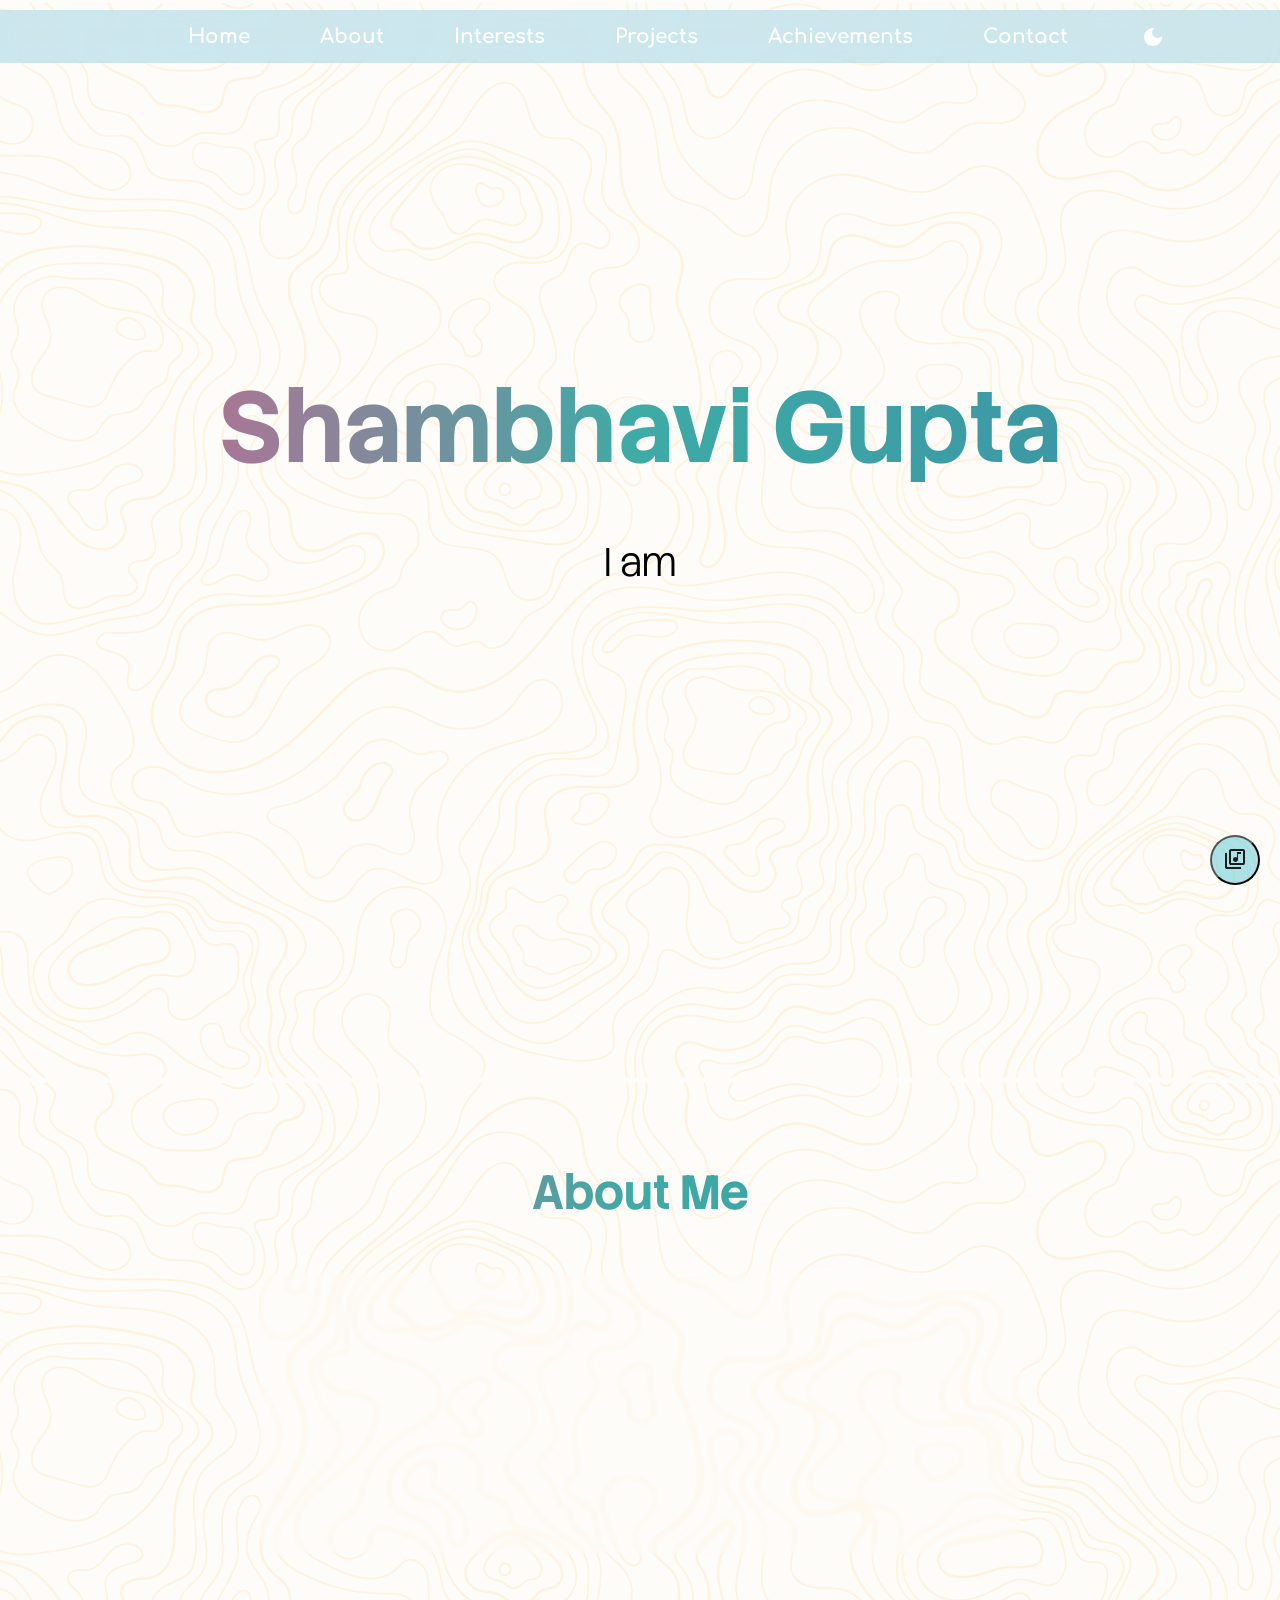
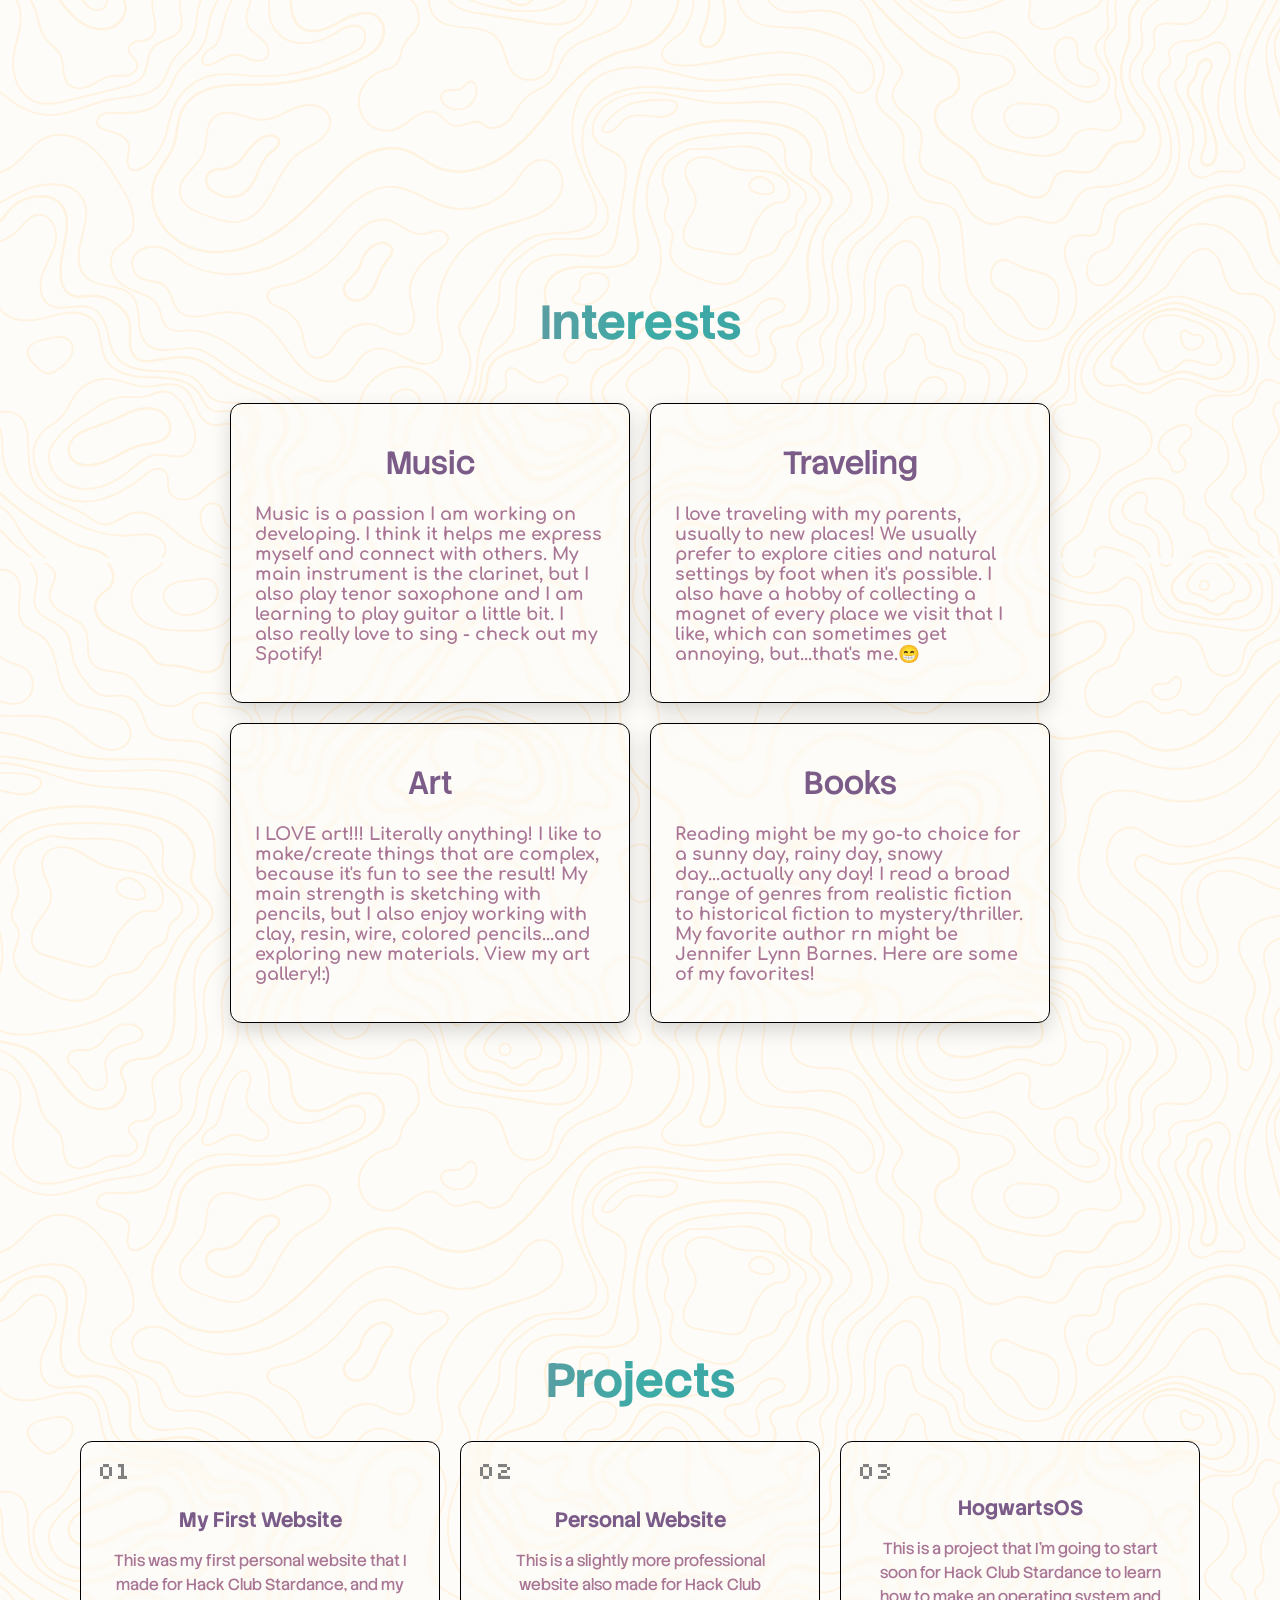
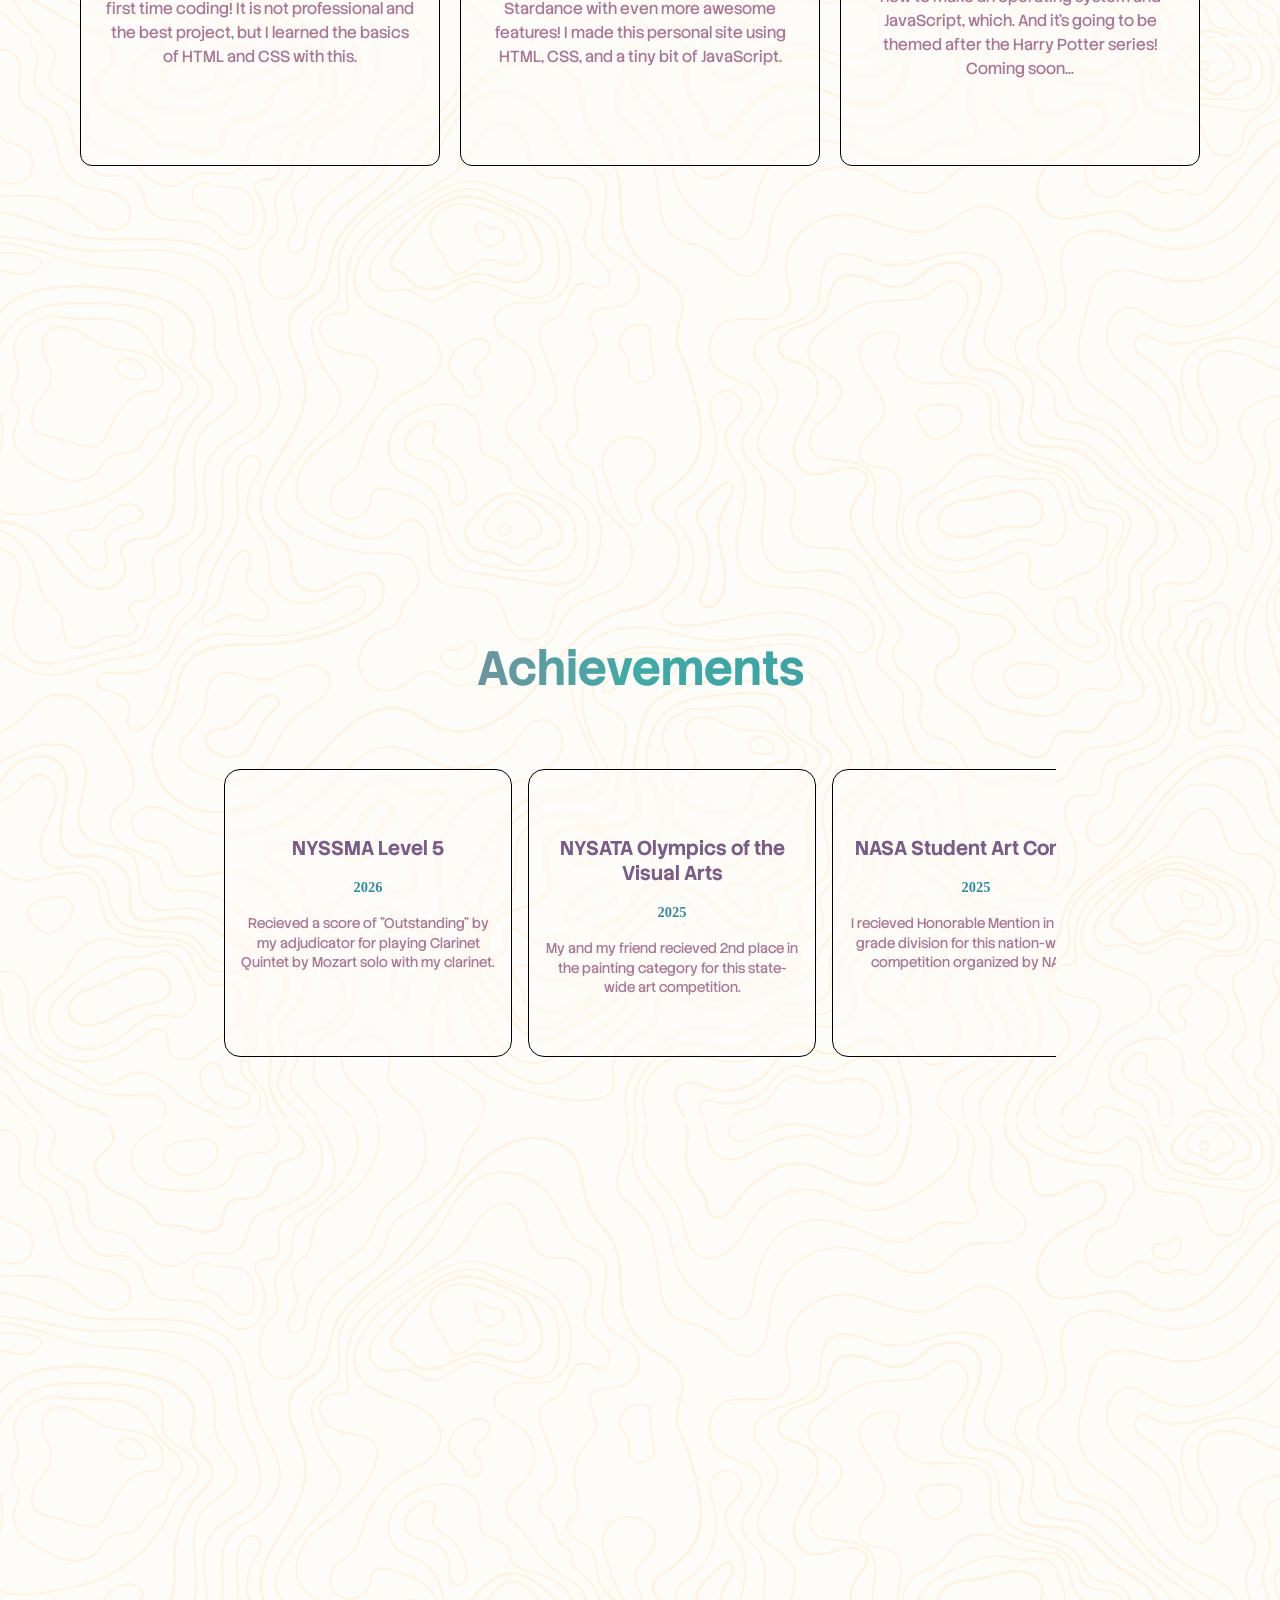
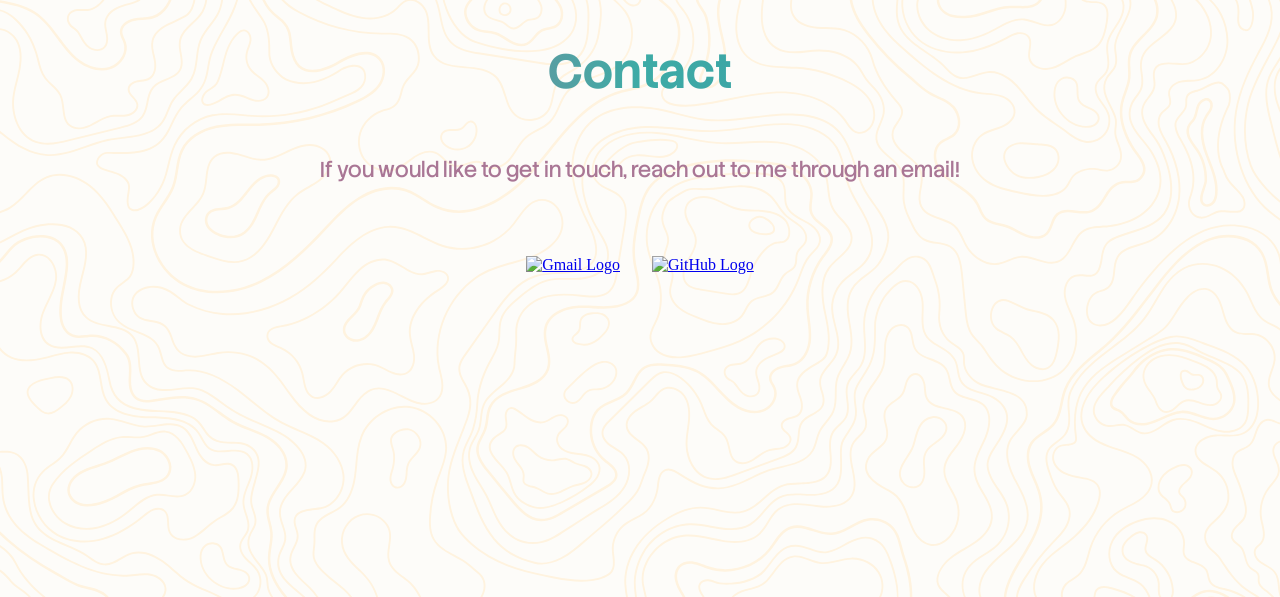
==== commit 907b3ff0: "Created the music modal that plays music while the view looks at the website." ====
--- a/index.html
+++ b/index.html
@@ -39,6 +39,31 @@
                 </li>
             </ul>
         </nav>
+
+        <div id="musicBtn">
+            <button class="music-btn">
+                <img src="images/music-btn.svg" alt="music button icon"/>
+            </button>
+            <div id="musicPlayer" class="musicplayer">
+                <div class="musicplayer-content">
+                    <span id="closeMusicPlayer" class="close">&times;</span>
+                    <h1>Background Music</h1>
+                    <div class="music-container">
+                        <div class="musicplayerrr">
+                            <img class="calm-img" src="images/calm-img.png" alt="calm lake scene"/>
+                            <h6>calm music</h6>
+                            <audio id="song">
+                                <source src="audio/calmguitar.mp3" type="audio/mpeg">
+                            </audio>
+                            <input type="range" value="0" id="progress"/>
+                            <div class="controls">
+                                <div id="ctrlIcon" onclick="playPause()"><img src="icons/play.svg" alt="play button"/></div>
+                            </div>
+                        </div>
+                    </div>
+                </div>
+            </div>
+        </div>
 
         <!--div for the landing/home page-->
         <div class="main">
@@ -462,7 +487,6 @@
         </section>
 
 
-
         <!--
         <footer class="footer">Created by Shambhavi Gupta</footer>
     </body>
--- a/style.css
+++ b/style.css
@@ -398,6 +398,30 @@
     background-color: rgba(0, 0, 0, 0.55);
 }
 
+.musicplayer {
+    display: none;
+    position: fixed;
+    inset: 0;
+    z-index: 1001;
+    padding-top: 5rem;
+    background-color: rgba(0, 0, 0, 0.55);
+}
+
+/*the modal content*/
+.musicplayer-content {
+    background-color: var(--bg-body);
+    margin: 5% auto;
+    padding: 2rem;
+    width: 100%;
+    max-width: 1200px;
+    max-height: 60vh;
+    border: 1px solid var(--border-box);
+    border-radius: 12px;
+    position: relative;
+    top: -50px;
+    overflow-y: auto;
+}
+
 /*the modal content*/
 .modal-content {
     background-color: var(--bg-body);
@@ -1023,4 +1047,107 @@
     font-family: "Stack Sans Headline", sans-serif;
     font-size: 1.35rem;
     padding-bottom: 50px;
-}+}
+
+.music-btn {
+    position: fixed;
+    width: 50px;
+    height: 50px;
+    float: right;
+    bottom: 15px;
+    right: 20px;
+    border-radius: 50%;
+    background-color: rgba(91, 199, 214, 0.5);
+}
+
+.music-btn:hover {
+    cursor: pointer;
+    filter: drop-shadow(0px 2px 5px var(--scrollbar-base-3));
+}
+
+.music-btn img {
+    filter: invert(100%);
+}
+
+.music-container {
+    align-items: center;
+    display: flex;
+    justify-content: center;
+    flex-wrap: wrap;
+}
+
+.musicplayerrr {
+    width: 400px;
+    background-color: var(--scrollbar-base-1);
+    text-align: center;
+    padding: 25px 35px;
+    border-radius: 5%;
+}
+
+.musicplayer-content h1 {
+    font-family: "Stack Sans Headline", sans-serif;
+    font-size: 3rem;
+    font-weight: 500;
+    margin-top: 0;
+    margin-bottom: 50px;
+    display: flex;
+    flex-direction: column;
+    text-align: center;
+    color: var(--scrollbar-base-2);
+    padding-top: 50px;
+}
+
+.calm-img {
+    border-radius: 2%;
+    margin-top: 10px;
+    border: solid 1px black;
+}
+
+.musicplayerrr h6 {
+    font-family: "Comfortaa", sans-serif;
+    font-size: 1.2rem;
+}
+
+#progress {
+    -webkit-appearance: none;
+    width: 100%;
+    height: 6px;
+    background: white;
+    border-radius: 4px;
+    cursor: pointer;
+}
+
+#progress::-webkit-slider-thumb {
+    -webkit-appearance: none;
+    width: 20px;
+    height: 20px;
+    border-radius: 50%;
+    background: var(--scrollbar-base-4);
+    box-shadow: 0 0 5px rgba(0, 0, 0, 0.2);
+}
+
+#progress::-webkit-slider-thumb:hover {
+    background: var(--scrollbar-base-3);
+}
+
+.controls {
+    display: flex;
+    justify-content: center;
+    align-items: center;
+}
+
+.controls div {
+    width: 60px;
+    height: 60px;
+    margin: 20px;
+    display: inline-flex;
+    align-items: center;
+    justify-content: center;
+    border-radius: 50%;
+    cursor: pointer;
+}
+
+#ctrlIcon {
+    width: 30px;
+    height: 30px;
+}
